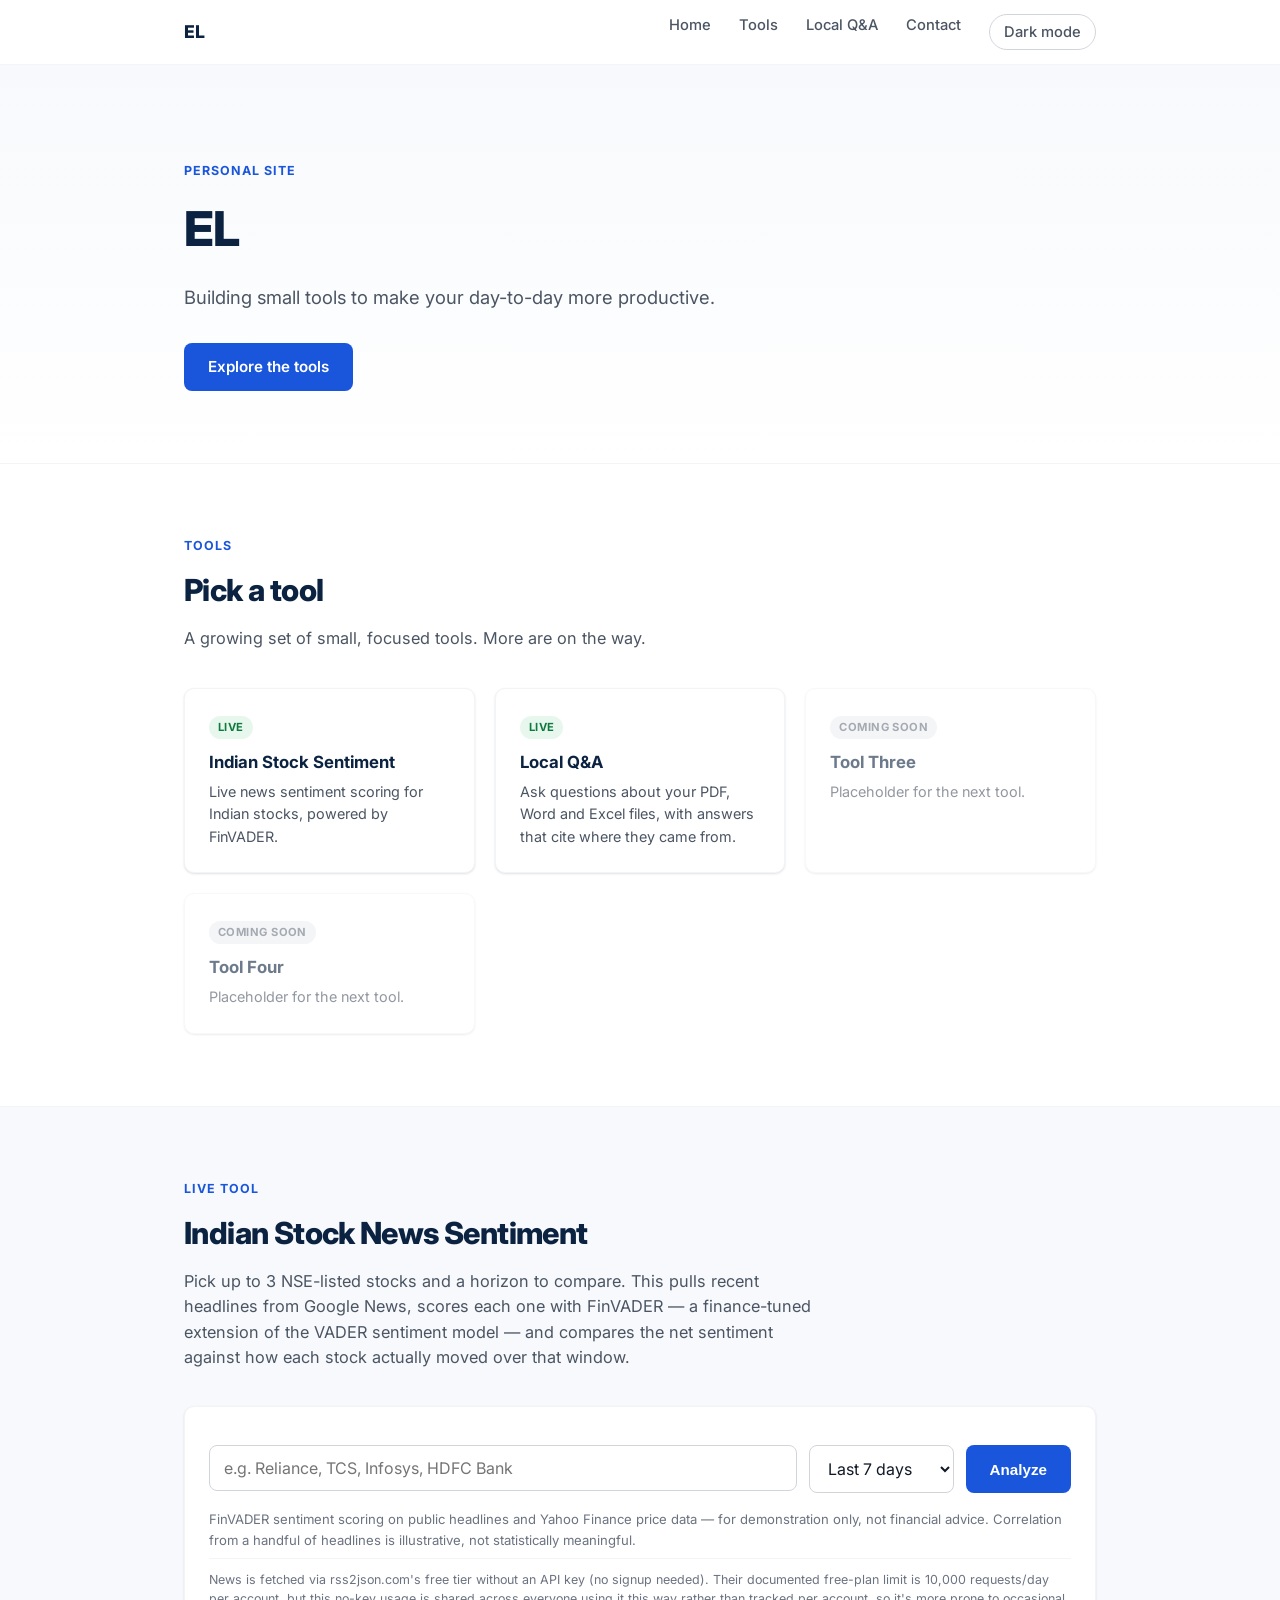
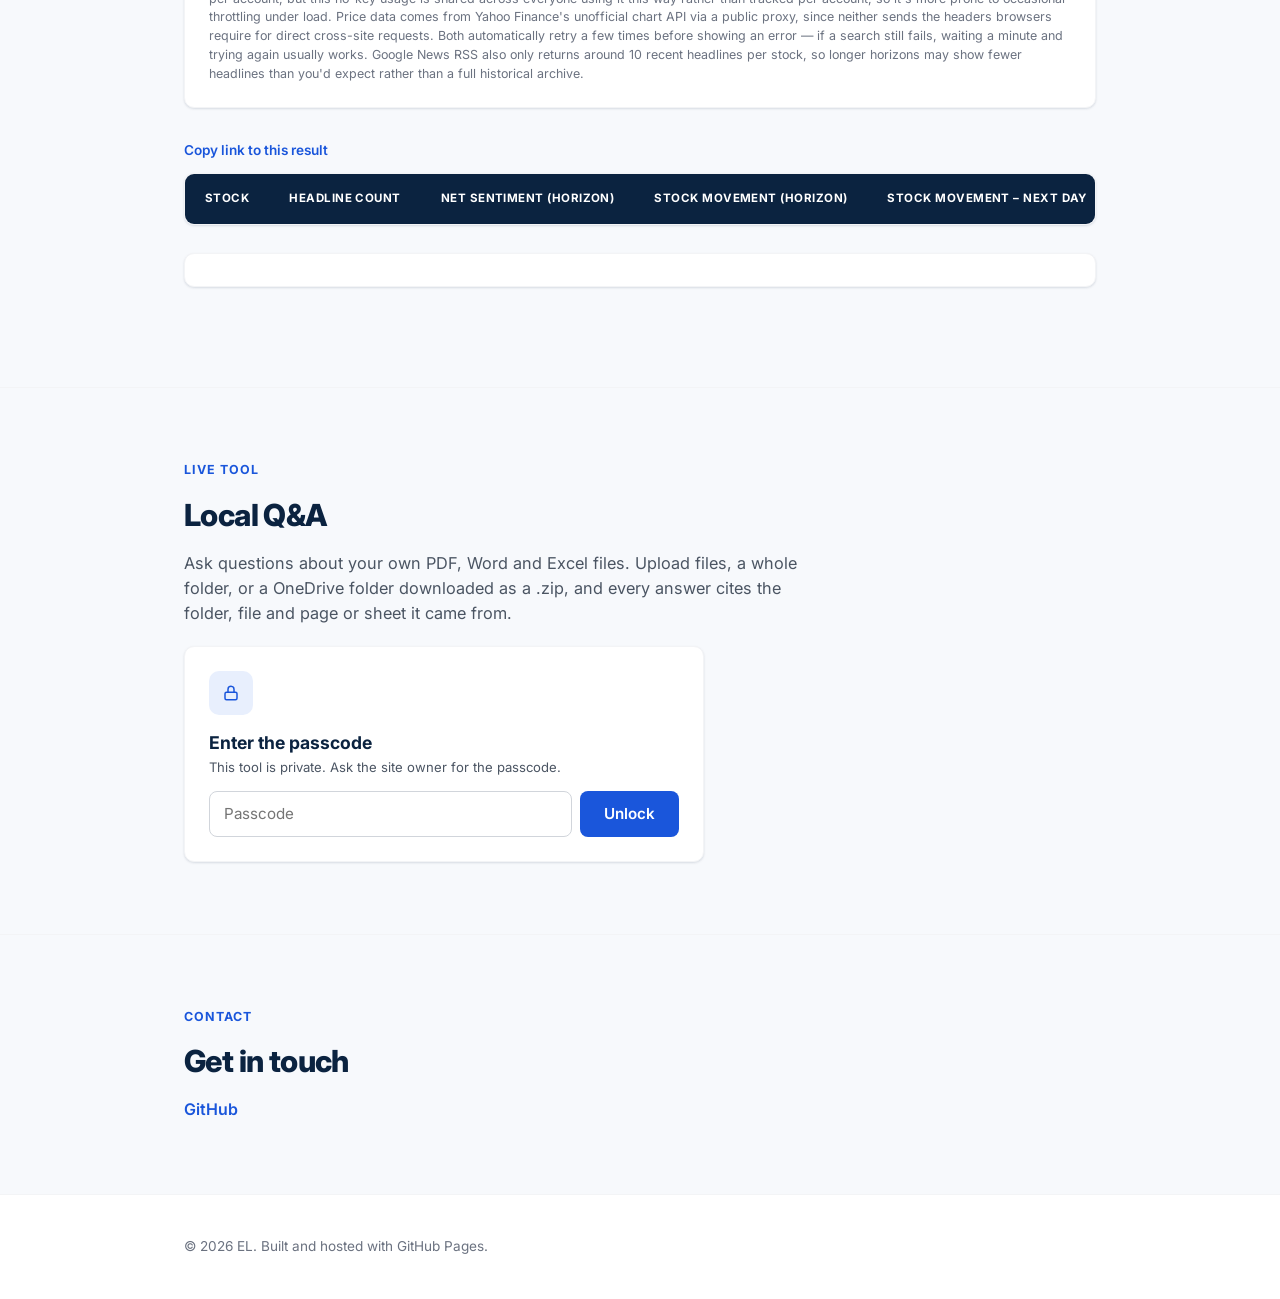
==== index.html @ 13973680 "Merge Local Q&A tool Co-Authored-By: Claude Opus 5.5 <noreply@anthropic.com>" ====
<!DOCTYPE html>
<html lang="en">
<head>
<meta charset="UTF-8" />
<meta name="viewport" content="width=device-width, initial-scale=1.0" />
<title>EL</title>
<meta name="description" content="EL — small tools to make your day-to-day more productive." />
<link rel="preconnect" href="https://fonts.googleapis.com">
<link rel="preconnect" href="https://fonts.gstatic.com" crossorigin>
<link href="https://fonts.googleapis.com/css2?family=Inter:wght@400;500;600;700;800&display=swap" rel="stylesheet">
<link rel="stylesheet" href="styles.css" />
<script>
  (function () {
    try {
      var saved = localStorage.getItem("theme");
      if (saved === "dark" || saved === "light") {
        document.documentElement.setAttribute("data-theme", saved);
      }
    } catch (e) {}
  })();
</script>
</head>
<body>
<svg width="0" height="0" style="position:absolute" aria-hidden="true" focusable="false">
  <symbol id="qa-i-lock" viewBox="0 0 24 24"><rect x="4" y="11" width="16" height="10" rx="2"/><path d="M8 11V7a4 4 0 0 1 8 0v4"/></symbol>
  <symbol id="qa-i-spark" viewBox="0 0 24 24"><path d="M12 3v4"/><path d="M12 17v4"/><path d="M3 12h4"/><path d="M17 12h4"/><path d="M6 6l2.5 2.5"/><path d="M15.5 15.5L18 18"/><path d="M6 18l2.5-2.5"/><path d="M15.5 8.5L18 6"/></symbol>
  <symbol id="qa-i-key" viewBox="0 0 24 24"><circle cx="8" cy="15" r="4"/><path d="M11 12l9-9"/><path d="M17 6l3 3"/></symbol>
  <symbol id="qa-i-upload" viewBox="0 0 24 24"><path d="M12 16V4"/><path d="M6 10l6-6 6 6"/><path d="M4 20h16"/></symbol>
  <symbol id="qa-i-file" viewBox="0 0 24 24"><path d="M14 3H6a2 2 0 0 0-2 2v14a2 2 0 0 0 2 2h12a2 2 0 0 0 2-2V9z"/><path d="M14 3v6h6"/></symbol>
  <symbol id="qa-i-sheet" viewBox="0 0 24 24"><rect x="4" y="3" width="16" height="18" rx="2"/><path d="M4 9h16"/><path d="M4 15h16"/><path d="M10 3v18"/></symbol>
  <symbol id="qa-i-folder" viewBox="0 0 24 24"><path d="M3 7a2 2 0 0 1 2-2h4l2 2h8a2 2 0 0 1 2 2v8a2 2 0 0 1-2 2H5a2 2 0 0 1-2-2z"/></symbol>
  <symbol id="qa-i-alert" viewBox="0 0 24 24"><circle cx="12" cy="12" r="9"/><path d="M12 8v5"/><path d="M12 16.5v.01"/></symbol>
  <symbol id="qa-i-info" viewBox="0 0 24 24"><circle cx="12" cy="12" r="9"/><path d="M12 11v5"/><path d="M12 7.5v.01"/></symbol>
  <symbol id="qa-i-x" viewBox="0 0 24 24"><path d="M6 6l12 12"/><path d="M18 6L6 18"/></symbol>
  <symbol id="qa-i-send" viewBox="0 0 24 24"><path d="M4 12l16-8-6 16-3-7z"/></symbol>
  <symbol id="qa-i-up" viewBox="0 0 24 24"><path d="M6 15l6-6 6 6"/></symbol>
  <symbol id="qa-i-down" viewBox="0 0 24 24"><path d="M6 9l6 6 6-6"/></symbol>
  <symbol id="qa-i-search" viewBox="0 0 24 24"><circle cx="11" cy="11" r="7"/><path d="M20 20l-3.5-3.5"/><path d="M8 11h6"/></symbol>
  <symbol id="qa-i-sliders" viewBox="0 0 24 24"><path d="M4 6h10"/><path d="M18 6h2"/><circle cx="16" cy="6" r="2"/><path d="M4 18h4"/><path d="M12 18h8"/><circle cx="10" cy="18" r="2"/><path d="M4 12h2"/><path d="M10 12h10"/><circle cx="8" cy="12" r="2"/></symbol>
  <symbol id="qa-i-refresh" viewBox="0 0 24 24"><path d="M20 11a8 8 0 0 0-14.9-3"/><path d="M4 4v4h4"/><path d="M4 13a8 8 0 0 0 14.9 3"/><path d="M20 20v-4h-4"/></symbol>
</svg>

<header class="site-header">
  <div class="container header-inner">
    <a href="#home" class="brand">EL</a>
    <nav class="nav">
      <a href="#home">Home</a>
      <a href="#tools">Tools</a>
      <a href="#local-qa">Local Q&amp;A</a>
      <a href="#contact">Contact</a>
      <button id="theme-toggle" class="theme-toggle" type="button" aria-label="Toggle dark mode">Dark mode</button>
    </nav>
  </div>
</header>

<main>
  <section id="home" class="hero">
    <div class="container">
      <p class="eyebrow">Personal Site</p>
      <h1>EL</h1>
      <p class="lead">Building small tools to make your day-to-day more productive.</p>
      <a href="#tools" class="btn btn-primary">Explore the tools</a>
    </div>
  </section>

  <section id="tools" class="section tools-section">
    <div class="container">
      <p class="eyebrow">Tools</p>
      <h2>Pick a tool</h2>
      <p class="section-lead">
        A growing set of small, focused tools. More are on the way.
      </p>
      <div class="tile-grid">
        <a href="#sentiment" class="tile tile-live">
          <span class="tile-badge tile-badge-live">Live</span>
          <h3>Indian Stock Sentiment</h3>
          <p>Live news sentiment scoring for Indian stocks, powered by FinVADER.</p>
        </a>
        <a href="#local-qa" class="tile tile-live">
          <span class="tile-badge tile-badge-live">Live</span>
          <h3>Local Q&amp;A</h3>
          <p>Ask questions about your PDF, Word and Excel files, with answers that cite where they came from.</p>
        </a>
        <div class="tile tile-placeholder">
          <span class="tile-badge">Coming soon</span>
          <h3>Tool Three</h3>
          <p>Placeholder for the next tool.</p>
        </div>
        <div class="tile tile-placeholder">
          <span class="tile-badge">Coming soon</span>
          <h3>Tool Four</h3>
          <p>Placeholder for the next tool.</p>
        </div>
      </div>
    </div>
  </section>

  <section id="sentiment" class="section sentiment-section">
    <div class="container">
      <p class="eyebrow">Live Tool</p>
      <h2>Indian Stock News Sentiment</h2>
      <p class="section-lead">
        Pick up to 3 NSE-listed stocks and a horizon to compare. This pulls recent headlines from Google
        News, scores each one with FinVADER — a finance-tuned extension of the VADER sentiment model — and
        compares the net sentiment against how each stock actually moved over that window.
      </p>

      <div class="search-card">
        <ul class="stock-chips" id="stock-chips" hidden></ul>
        <form id="sentiment-form" autocomplete="off">
          <div class="autocomplete" id="autocomplete-wrap">
            <input
              id="stock-input"
              type="text"
              placeholder="e.g. Reliance, TCS, Infosys, HDFC Bank"
              aria-label="Add an Indian stock or company name (up to 3)"
              role="combobox"
              aria-expanded="false"
              aria-autocomplete="list"
              aria-controls="suggestion-list"
            />
            <ul class="suggestion-list" id="suggestion-list" role="listbox" hidden></ul>
          </div>
          <select id="horizon-select" aria-label="Horizon in days">
            <option value="7" selected>Last 7 days</option>
            <option value="14">Last 14 days</option>
            <option value="30">Last 30 days</option>
          </select>
          <button type="submit" class="btn btn-primary" id="search-btn">Analyze</button>
        </form>
        <p class="input-error" id="input-error" hidden></p>
        <p class="disclaimer">
          FinVADER sentiment scoring on public headlines and Yahoo Finance price data — for demonstration
          only, not financial advice. Correlation from a handful of headlines is illustrative, not
          statistically meaningful.
        </p>
        <p class="footnote">
          News is fetched via rss2json.com's free tier without an API key (no signup needed). Their
          documented free-plan limit is 10,000 requests/day per account, but this no-key usage is
          shared across everyone using it this way rather than tracked per account, so it's more prone
          to occasional throttling under load. Price data comes from Yahoo Finance's unofficial chart API
          via a public proxy, since neither sends the headers browsers require for direct cross-site
          requests. Both automatically retry a few times before showing an error — if a search still
          fails, waiting a minute and trying again usually works. Google News RSS also only returns
          around 10 recent headlines per stock, so longer horizons may show fewer headlines than you'd
          expect rather than a full historical archive.
        </p>
      </div>

      <div id="results" class="results" hidden>
        <div class="results-toolbar">
          <button type="button" class="btn-link" id="copy-link-btn">Copy link to this result</button>
          <span class="copy-link-confirm" id="copy-link-confirm" hidden>Link copied</span>
        </div>
        <div class="summary-table-wrap">
          <table class="summary-table">
            <thead>
              <tr>
                <th>Stock</th>
                <th>Headline Count</th>
                <th>Net Sentiment (horizon)</th>
                <th>Stock movement (horizon)</th>
                <th>Stock movement – Next day</th>
              </tr>
            </thead>
            <tbody id="summary-body"></tbody>
          </table>
        </div>
        <p class="summary-note" id="summary-note" hidden></p>
        <div class="chart-card" id="price-chart"></div>
        <div id="article-groups"></div>
      </div>

      <div id="status" class="status" hidden></div>
    </div>
  </section>

  <section id="local-qa" class="section qa-section">
    <div class="container qa-stack">
      <div>
        <p class="eyebrow">Live Tool</p>
        <h2>Local Q&amp;A</h2>
        <p class="section-lead qa-lead">
          Ask questions about your own PDF, Word and Excel files. Upload files, a whole folder, or a
          OneDrive folder downloaded as a .zip, and every answer cites the folder, file and page or sheet
          it came from.
        </p>
      </div>

      <p class="qa-banner" id="qa-status" role="status" hidden></p>

      <form class="qa-card qa-lock" id="qa-lock" hidden>
        <span class="qa-icon-tile"><svg class="qa-i" aria-hidden="true"><use href="#qa-i-lock"/></svg></span>
        <div>
          <h3>Enter the passcode</h3>
          <p class="qa-help">This tool is private. Ask the site owner for the passcode.</p>
        </div>
        <label class="qa-sr-only" for="qa-passcode">Passcode</label>
        <div class="qa-row">
          <input id="qa-passcode" class="qa-field" type="password" placeholder="Passcode" autocomplete="current-password" required aria-describedby="qa-lock-error">
          <button type="submit" class="btn btn-primary" id="qa-unlock">Unlock</button>
        </div>
        <p class="qa-error" id="qa-lock-error" hidden></p>
      </form>

      <div class="qa-stack" id="qa-app" hidden>
        <div class="qa-card qa-model-bar" id="qa-model-bar">
          <span class="qa-icon-tile qa-icon-tile-sm"><svg class="qa-i" aria-hidden="true"><use href="#qa-i-spark"/></svg></span>
          <div class="qa-grow">
            <span class="qa-title" id="qa-model-title">Claude, on this site’s API key</span>
            <span class="qa-help" id="qa-model-sub"></span>
          </div>
          <div class="qa-model-select" id="qa-server-model-wrap">
            <label class="qa-label" for="qa-server-model">Model</label>
            <select id="qa-server-model" class="qa-field"></select>
          </div>
          <button type="button" class="btn-link" id="qa-own-key-toggle" hidden>Use my own key</button>
        </div>

        <div class="qa-card" id="qa-key-panel" hidden>
          <div class="qa-card-head"><h3>Connect a model</h3><span class="qa-badge">Your key, your bill</span></div>
          <div class="qa-col qa-gap-lg">
            <div class="qa-grid-2">
              <div class="qa-col">
                <label class="qa-label" for="qa-provider">Provider</label>
                <select id="qa-provider" class="qa-field">
                  <option value="anthropic">Anthropic</option>
                  <option value="openai">OpenAI</option>
                  <option value="gemini">Google Gemini</option>
                  <option value="openai_compatible">OpenAI-compatible</option>
                </select>
              </div>
              <div class="qa-col">
                <label class="qa-label" for="qa-model">Model</label>
                <input id="qa-model" class="qa-field" type="text" list="qa-model-suggestions" autocomplete="off" spellcheck="false">
                <datalist id="qa-model-suggestions"></datalist>
              </div>
            </div>
            <div class="qa-col" id="qa-base-url-wrap" hidden>
              <label class="qa-label" for="qa-base-url">Base URL</label>
              <input id="qa-base-url" class="qa-field" type="url" placeholder="https://api.groq.com/openai/v1" spellcheck="false">
              <p class="qa-help">Any service that speaks the OpenAI Chat Completions API: Groq, Mistral, OpenRouter, DeepSeek, Together…</p>
            </div>
            <div class="qa-col">
              <label class="qa-label" for="qa-api-key">API key</label>
              <input id="qa-api-key" class="qa-field" type="password" autocomplete="off" spellcheck="false">
            </div>
            <label class="qa-check"><input type="checkbox" id="qa-remember-key"> Remember this key on this device</label>
            <div class="qa-row qa-row-center">
              <button type="button" class="btn qa-btn-secondary" id="qa-test-key">Test key</button>
              <button type="button" class="btn-link qa-muted" id="qa-forget-key">Forget key</button>
              <span class="qa-help" id="qa-key-status" role="status"></span>
            </div>
            <p class="qa-help">For each question, your key goes through our server to the provider you picked. It’s never stored there, and usage is billed to your own account.</p>
          </div>
        </div>

        <div class="qa-card">
          <div class="qa-card-head">
            <h3>1. Add documents</h3>
            <button type="button" class="btn-link qa-muted" id="qa-clear" hidden>Clear all</button>
          </div>
          <div class="qa-drop" id="qa-drop">
            <svg class="qa-i qa-i-lg" aria-hidden="true"><use href="#qa-i-upload"/></svg>
            <strong>Drop files or a whole folder here</strong>
            <span class="qa-help">
              or <label class="qa-linklike" for="qa-file-input">choose files</label> ·
              <label class="qa-linklike" for="qa-folder-input">choose a folder</label>
            </span>
            <span class="qa-help qa-small" id="qa-limits">.pdf, .docx, .xlsx and .zip</span>
            <input id="qa-file-input" class="qa-sr-only" type="file" multiple accept=".pdf,.docx,.xlsx,.xlsm,.zip">
            <input id="qa-folder-input" class="qa-sr-only" type="file" webkitdirectory multiple>
          </div>
          <p class="qa-help qa-tip">From OneDrive: open the folder at onedrive.com, choose <strong>Download</strong> to get a .zip, and drop it here. Subfolders are kept.</p>

          <div class="qa-col qa-progress-wrap" id="qa-progress" hidden>
            <div class="qa-row qa-help qa-between"><span id="qa-progress-label">Indexing</span><span id="qa-progress-count"></span></div>
            <div class="qa-progress" role="progressbar" aria-label="Indexing progress" aria-valuemin="0" aria-valuemax="100" id="qa-progress-bar"><span></span></div>
          </div>
          <p class="qa-help qa-empty" id="qa-empty">No documents yet.</p>
          <ul class="qa-files" id="qa-files" hidden></ul>
        </div>

        <div class="qa-card">
          <div class="qa-card-head"><h3>2. Ask</h3></div>
          <div class="qa-transcript" id="qa-transcript" aria-live="polite" hidden></div>
          <form class="qa-composer" id="qa-ask-form">
            <label class="qa-sr-only" for="qa-question">Your question</label>
            <textarea id="qa-question" class="qa-field" rows="2" maxlength="2000" placeholder="Ask a question about your documents…" disabled></textarea>
            <button type="submit" class="btn btn-primary" id="qa-ask" disabled>
              <svg class="qa-i" aria-hidden="true"><use href="#qa-i-send"/></svg><span class="qa-hide-sm">Ask</span>
            </button>
          </form>
          <p class="qa-help qa-hint" id="qa-ask-hint">Add at least one document to start asking.</p>
        </div>

        <div>
          <button type="button" class="qa-card qa-adv-toggle" id="qa-adv-toggle" aria-expanded="false" aria-controls="qa-adv-panel">
            <svg class="qa-i qa-accent" aria-hidden="true"><use href="#qa-i-sliders"/></svg>
            <span class="qa-grow"><span class="qa-title">Advanced settings</span><span class="qa-help">Temperature, answer length, chunking and retrieval</span></span>
            <svg class="qa-i qa-chevron" aria-hidden="true"><use href="#qa-i-down"/></svg>
          </button>
          <div class="qa-card qa-adv-panel" id="qa-adv-panel" hidden>
            <div class="qa-reindex" id="qa-reindex" hidden>
              <svg class="qa-i qa-accent" aria-hidden="true"><use href="#qa-i-refresh"/></svg>
              <p>Indexing settings changed. Re-index your documents to apply them.</p>
              <button type="button" class="btn btn-primary" id="qa-reindex-btn">Re-index now</button>
            </div>
            <div id="qa-settings"></div>
            <div class="qa-row qa-end">
              <button type="button" class="btn qa-btn-secondary" id="qa-reset">Reset to defaults</button>
            </div>
          </div>
        </div>

        <p class="qa-help qa-privacy" id="qa-privacy"></p>
      </div>
    </div>
  </section>

  <section id="contact" class="section contact-section">
    <div class="container">
      <p class="eyebrow">Contact</p>
      <h2>Get in touch</h2>
      <div class="contact-links">
        <a href="https://github.com/ng-04" target="_blank" rel="noopener">GitHub</a>
      </div>
    </div>
  </section>
</main>

<footer class="site-footer">
  <div class="container">
    <p>&copy; <span id="year"></span> EL. Built and hosted with GitHub Pages.</p>
  </div>
</footer>

<script type="module" src="script.js"></script>
<script type="module" src="local-qa/qa.js"></script>
</body>
</html>
---- styles.css ----
:root {
  color-scheme: light;
  --navy: #0b2340;
  --navy-light: #123a63;
  --heading: #0b2340;
  --blue: #1a56db;
  --blue-dark: #123f9e;
  --ink: #111827;
  --gray-600: #4b5563;
  --gray-300: #d1d5db;
  --gray-100: #f3f4f6;
  --bg: #ffffff;
  --bg-alt: #f7f9fc;
  --green: #0f7a3d;
  --green-bg: #e8f7ee;
  --red: #b3261e;
  --red-bg: #fdeceb;
  --gray-neutral: #6b7280;
  --gray-neutral-bg: #eef0f2;
  --series-2: #eb6834;
  --series-3: #1baf7a;
  --radius: 10px;
  --shadow: 0 1px 3px rgba(11, 35, 64, 0.08), 0 1px 2px rgba(11, 35, 64, 0.06);
  --max-width: 960px;
}

/* Dark mode: default tokens above are light-mode. These two blocks carry the
   same dark values — one applies when the OS is dark and the viewer hasn't
   overridden it, the other when they've explicitly chosen dark regardless of
   OS. Colors were run through the dataviz skill's CVD validator before use;
   see chart.js / renderComparisonChart for the series slots. */
@media (prefers-color-scheme: dark) {
  :root:not([data-theme="light"]) {
    color-scheme: dark;
    --heading: #e8eefc;
    --blue: #4d82f0;
    --blue-dark: #7aa2f5;
    --ink: #eef1f6;
    --gray-600: #a9b6cc;
    --gray-300: #34486b;
    --gray-100: #16283f;
    --bg: #0f2540;
    --bg-alt: #0a1c33;
    --green: #2fbd6b;
    --green-bg: #0f2e1d;
    --red: #f0645c;
    --red-bg: #3a1512;
    --gray-neutral: #9aa5b8;
    --gray-neutral-bg: #1c2836;
    --series-2: #d95926;
    --series-3: #199e70;
    --shadow: 0 1px 3px rgba(0, 0, 0, 0.5), 0 1px 2px rgba(0, 0, 0, 0.4);
  }
}

:root[data-theme="dark"] {
  color-scheme: dark;
  --heading: #e8eefc;
  --blue: #4d82f0;
  --blue-dark: #7aa2f5;
  --ink: #eef1f6;
  --gray-600: #a9b6cc;
  --gray-300: #34486b;
  --gray-100: #16283f;
  --bg: #0f2540;
  --bg-alt: #0a1c33;
  --green: #2fbd6b;
  --green-bg: #0f2e1d;
  --red: #f0645c;
  --red-bg: #3a1512;
  --gray-neutral: #9aa5b8;
  --gray-neutral-bg: #1c2836;
  --series-2: #d95926;
  --series-3: #199e70;
  --shadow: 0 1px 3px rgba(0, 0, 0, 0.5), 0 1px 2px rgba(0, 0, 0, 0.4);
}

* { box-sizing: border-box; }

html { scroll-behavior: smooth; }

body {
  margin: 0;
  font-family: "Inter", system-ui, -apple-system, Segoe UI, Roboto, sans-serif;
  color: var(--ink);
  background: var(--bg);
  line-height: 1.55;
}

.container {
  max-width: var(--max-width);
  margin: 0 auto;
  padding: 0 24px;
}

a { color: inherit; }

/* Header */
.site-header {
  position: sticky;
  top: 0;
  z-index: 10;
  background: rgba(255, 255, 255, 0.9);
  backdrop-filter: saturate(180%) blur(8px);
  border-bottom: 1px solid var(--gray-100);
}

.header-inner {
  display: flex;
  align-items: center;
  justify-content: space-between;
  height: 64px;
}

.brand {
  font-weight: 800;
  font-size: 1.1rem;
  text-decoration: none;
  color: var(--heading);
  letter-spacing: -0.02em;
}

.nav {
  display: flex;
  gap: 28px;
}

.nav a {
  text-decoration: none;
  font-size: 0.92rem;
  font-weight: 500;
  color: var(--gray-600);
  transition: color 0.15s ease;
}

.nav a:hover { color: var(--heading); }

.theme-toggle {
  font: inherit;
  font-size: 0.92rem;
  font-weight: 500;
  color: var(--gray-600);
  background: none;
  border: 1px solid var(--gray-300);
  border-radius: 999px;
  padding: 6px 14px;
  cursor: pointer;
  transition: color 0.15s ease, border-color 0.15s ease;
}

.theme-toggle:hover {
  color: var(--heading);
  border-color: var(--gray-600);
}

/* Hero */
.hero {
  padding: 96px 0 72px;
  background: linear-gradient(180deg, var(--bg-alt) 0%, var(--bg) 100%);
  border-bottom: 1px solid var(--gray-100);
}

.eyebrow {
  text-transform: uppercase;
  letter-spacing: 0.08em;
  font-size: 0.78rem;
  font-weight: 700;
  color: var(--blue);
  margin: 0 0 12px;
}

.hero h1 {
  font-size: 3rem;
  font-weight: 800;
  letter-spacing: -0.03em;
  color: var(--heading);
  margin: 0 0 16px;
}

.lead {
  font-size: 1.15rem;
  color: var(--gray-600);
  max-width: 560px;
  margin: 0 0 32px;
}

/* Buttons */
.btn {
  display: inline-block;
  padding: 12px 24px;
  border-radius: 8px;
  font-weight: 600;
  font-size: 0.95rem;
  text-decoration: none;
  border: none;
  cursor: pointer;
  transition: background 0.15s ease, transform 0.1s ease;
}

.btn-primary {
  background: var(--blue);
  color: #fff;
}

.btn-primary:hover { background: var(--blue-dark); }
.btn-primary:active { transform: translateY(1px); }
.btn-primary:disabled {
  background: var(--gray-300);
  cursor: not-allowed;
}

/* Sections */
.section {
  padding: 72px 0;
  border-bottom: 1px solid var(--gray-100);
}

.section h2 {
  font-size: 1.9rem;
  font-weight: 800;
  letter-spacing: -0.02em;
  color: var(--heading);
  margin: 0 0 12px;
}

.section-lead {
  color: var(--gray-600);
  max-width: 640px;
  margin: 0 0 36px;
  font-size: 1.02rem;
}

/* Sentiment tool */
.sentiment-section { background: var(--bg-alt); }

.search-card {
  background: var(--bg);
  border: 1px solid var(--gray-100);
  border-radius: var(--radius);
  box-shadow: var(--shadow);
  padding: 24px;
  margin-bottom: 32px;
}

.stock-chips {
  display: flex;
  flex-wrap: wrap;
  gap: 8px;
  list-style: none;
  margin: 0 0 14px;
  padding: 0;
}

.stock-chip {
  display: flex;
  align-items: center;
  gap: 6px;
  background: var(--bg-alt);
  border: 1px solid var(--gray-300);
  border-radius: 999px;
  padding: 6px 8px 6px 14px;
  font-size: 0.88rem;
  font-weight: 600;
  color: var(--heading);
}

.stock-chip-remove {
  display: inline-flex;
  align-items: center;
  justify-content: center;
  width: 20px;
  height: 20px;
  border: none;
  border-radius: 50%;
  background: none;
  color: var(--gray-neutral);
  font-size: 1rem;
  line-height: 1;
  cursor: pointer;
}

.stock-chip-remove:hover {
  background: var(--gray-100);
  color: var(--red);
}

#sentiment-form {
  display: flex;
  gap: 12px;
  flex-wrap: wrap;
}

#horizon-select {
  padding: 12px 14px;
  border: 1px solid var(--gray-300);
  border-radius: 8px;
  font-size: 1rem;
  font-family: inherit;
  background: var(--bg);
  color: var(--ink);
}

#horizon-select:focus {
  outline: none;
  border-color: var(--blue);
  box-shadow: 0 0 0 3px rgba(26, 86, 219, 0.15);
}

.autocomplete {
  position: relative;
  flex: 1 1 280px;
}

#stock-input {
  width: 100%;
  padding: 12px 14px;
  border: 1px solid var(--gray-300);
  border-radius: 8px;
  font-size: 1rem;
  font-family: inherit;
}

#stock-input:focus {
  outline: none;
  border-color: var(--blue);
  box-shadow: 0 0 0 3px rgba(26, 86, 219, 0.15);
}

.suggestion-list {
  position: absolute;
  top: calc(100% + 6px);
  left: 0;
  right: 0;
  z-index: 20;
  margin: 0;
  padding: 6px;
  list-style: none;
  background: var(--bg);
  border: 1px solid var(--gray-100);
  border-radius: 8px;
  box-shadow: 0 8px 24px rgba(11, 35, 64, 0.16);
  max-height: 280px;
  overflow-y: auto;
}

.suggestion-item {
  padding: 9px 12px;
  border-radius: 6px;
  font-size: 0.92rem;
  color: var(--ink);
  cursor: pointer;
}

.suggestion-item .suggestion-symbol {
  color: var(--gray-neutral);
  font-size: 0.8rem;
  margin-left: 6px;
}

.suggestion-item:hover,
.suggestion-item.active {
  background: var(--bg-alt);
}

.suggestion-item mark {
  background: none;
  color: var(--blue);
  font-weight: 700;
}

.input-error {
  margin: 10px 0 0;
  font-size: 0.85rem;
  font-weight: 600;
  color: var(--red);
}

.disclaimer {
  margin: 16px 0 0;
  font-size: 0.82rem;
  color: var(--gray-neutral);
}

.footnote {
  margin: 8px 0 0;
  padding-top: 12px;
  border-top: 1px solid var(--gray-100);
  font-size: 0.78rem;
  line-height: 1.5;
  color: var(--gray-neutral);
}

.status {
  padding: 16px 20px;
  border-radius: 8px;
  background: var(--gray-100);
  color: var(--gray-600);
  font-size: 0.95rem;
}

.status.error {
  background: var(--red-bg);
  color: var(--red);
}

.results { display: grid; gap: 28px; }

.results-toolbar {
  display: flex;
  align-items: center;
  gap: 12px;
  margin-bottom: -16px;
}

.btn-link {
  background: none;
  border: none;
  padding: 0;
  font: inherit;
  font-size: 0.85rem;
  font-weight: 600;
  color: var(--blue);
  cursor: pointer;
}

.btn-link:hover {
  color: var(--blue-dark);
  text-decoration: underline;
}

.copy-link-confirm {
  font-size: 0.85rem;
  color: var(--green);
}

.article-group {
  margin-top: 8px;
}

.article-group-heading {
  font-size: 1.1rem;
  font-weight: 700;
  color: var(--heading);
  margin: 0 0 12px;
}

.summary-table-wrap {
  overflow-x: auto;
  background: var(--bg);
  border: 1px solid var(--gray-100);
  border-radius: var(--radius);
  box-shadow: var(--shadow);
}

.summary-table {
  width: 100%;
  border-collapse: collapse;
  min-width: 640px;
}

.summary-table th,
.summary-table td {
  padding: 16px 20px;
  text-align: left;
  white-space: nowrap;
}

.summary-table thead th {
  background: var(--navy);
  color: #fff;
  font-size: 0.72rem;
  text-transform: uppercase;
  letter-spacing: 0.04em;
  font-weight: 700;
}

.summary-table tbody td {
  font-size: 1.05rem;
  font-weight: 700;
  color: var(--ink);
}

.summary-table tbody td:first-child {
  font-size: 0.95rem;
  font-weight: 600;
  color: var(--heading);
  white-space: normal;
}

.summary-table .positive { color: var(--green); }
.summary-table .negative { color: var(--red); }
.summary-table .neutral { color: var(--gray-neutral); }

.summary-note {
  margin: -8px 0 0;
  font-size: 0.85rem;
  color: var(--gray-neutral);
}

.chart-card {
  background: var(--bg);
  border: 1px solid var(--gray-100);
  border-radius: var(--radius);
  box-shadow: var(--shadow);
  padding: 20px 20px 12px;
}

.chart-title {
  margin: 0 0 8px;
  font-size: 0.9rem;
  font-weight: 600;
  color: var(--heading);
}

.chart-empty,
.empty-note {
  margin: 0;
  font-size: 0.9rem;
  color: var(--gray-neutral);
}

.chart-baseline {
  stroke: var(--gray-100);
  stroke-width: 1;
}

.chart-line {
  fill: none;
  stroke: var(--blue);
  stroke-width: 2;
  stroke-linecap: round;
  stroke-linejoin: round;
}

.chart-end-ring {
  fill: var(--bg);
}

.chart-end-dot {
  fill: var(--blue);
}

.chart-axis-label {
  font-size: 11px;
  fill: var(--gray-neutral);
}

.chart-crosshair {
  stroke: var(--gray-300);
  stroke-width: 1;
}

.chart-hover-dot {
  fill: var(--blue);
  stroke: var(--bg);
  stroke-width: 2;
}

.chart-card svg {
  display: block;
  cursor: crosshair;
}

.chart-card svg:focus {
  outline: 2px solid var(--blue);
  outline-offset: 2px;
}

.chart-tooltip {
  position: absolute;
  background: var(--navy);
  color: #fff;
  padding: 6px 10px;
  border-radius: 6px;
  font-size: 0.78rem;
  line-height: 1.3;
  pointer-events: none;
  box-shadow: 0 4px 12px rgba(11, 35, 64, 0.25);
}

.chart-tooltip-date {
  color: rgba(255, 255, 255, 0.7);
}

.chart-tooltip-price {
  font-weight: 700;
  font-variant-numeric: tabular-nums;
}

.chart-legend {
  display: flex;
  flex-wrap: wrap;
  gap: 14px;
  margin: 0 0 10px;
}

.chart-legend-item {
  display: inline-flex;
  align-items: center;
  gap: 6px;
  font-size: 0.82rem;
  font-weight: 600;
  color: var(--gray-600);
}

.chart-legend-swatch {
  display: inline-block;
  width: 14px;
  height: 2px;
  border-radius: 1px;
}

.chart-zero-line {
  stroke: var(--gray-300);
  stroke-width: 1;
}

.chart-tooltip-row {
  display: flex;
  align-items: center;
  gap: 6px;
  white-space: nowrap;
}

.chart-tooltip-key {
  display: inline-block;
  width: 10px;
  height: 2px;
  border-radius: 1px;
  flex-shrink: 0;
}

.article-list {
  list-style: none;
  margin: 0;
  padding: 0;
  display: grid;
  gap: 12px;
}

.article-item {
  background: var(--bg);
  border: 1px solid var(--gray-100);
  border-left: 4px solid var(--gray-neutral);
  border-radius: 8px;
  padding: 16px 18px;
  box-shadow: var(--shadow);
}

.article-item.positive { border-left-color: var(--green); }
.article-item.negative { border-left-color: var(--red); }
.article-item.neutral { border-left-color: var(--gray-neutral); }

.article-top {
  display: flex;
  justify-content: space-between;
  align-items: flex-start;
  gap: 12px;
  margin-bottom: 6px;
}

.article-title {
  font-weight: 600;
  font-size: 0.98rem;
  text-decoration: none;
  color: var(--ink);
}

.article-title:hover { text-decoration: underline; }

.tag {
  flex-shrink: 0;
  font-size: 0.72rem;
  font-weight: 700;
  text-transform: uppercase;
  letter-spacing: 0.04em;
  padding: 3px 9px;
  border-radius: 999px;
  white-space: nowrap;
}

.tag.positive { background: var(--green-bg); color: var(--green); }
.tag.negative { background: var(--red-bg); color: var(--red); }
.tag.neutral { background: var(--gray-neutral-bg); color: var(--gray-neutral); }

.article-meta {
  font-size: 0.8rem;
  color: var(--gray-neutral);
}

/* Tools */
.tools-section { background: var(--bg); }

.tile-grid {
  display: grid;
  grid-template-columns: repeat(auto-fit, minmax(220px, 1fr));
  gap: 20px;
}

.tile {
  display: block;
  background: var(--bg);
  border: 1px solid var(--gray-100);
  border-radius: var(--radius);
  box-shadow: var(--shadow);
  padding: 24px;
  text-decoration: none;
  color: inherit;
  transition: transform 0.15s ease, box-shadow 0.15s ease, border-color 0.15s ease;
}

.tile h3 {
  margin: 10px 0 6px;
  font-size: 1.05rem;
  font-weight: 700;
  color: var(--heading);
}

.tile p {
  margin: 0;
  font-size: 0.9rem;
  color: var(--gray-600);
}

.tile-live:hover {
  transform: translateY(-3px);
  box-shadow: 0 6px 18px rgba(11, 35, 64, 0.14);
  border-color: var(--blue);
}

.tile-placeholder {
  opacity: 0.6;
  cursor: not-allowed;
}

.tile-badge {
  display: inline-block;
  font-size: 0.7rem;
  font-weight: 700;
  text-transform: uppercase;
  letter-spacing: 0.04em;
  padding: 3px 9px;
  border-radius: 999px;
  background: var(--gray-neutral-bg);
  color: var(--gray-neutral);
}

.tile-badge-live {
  background: var(--green-bg);
  color: var(--green);
}

/* Contact */
.contact-section { background: var(--bg-alt); }

.contact-links {
  display: flex;
  gap: 20px;
}

.contact-links a {
  text-decoration: none;
  font-weight: 600;
  color: var(--blue);
}

.contact-links a:hover { color: var(--blue-dark); }

/* Footer */
.site-footer {
  padding: 28px 0;
  color: var(--gray-neutral);
  font-size: 0.85rem;
}

@media (max-width: 640px) {
  .hero h1 { font-size: 2.2rem; }
  .header-inner { flex-wrap: wrap; height: auto; padding: 10px 0; }
  .nav { gap: 12px 16px; flex-wrap: wrap; }
  .theme-toggle { padding: 4px 10px; font-size: 0.85rem; }
  #sentiment-form { flex-direction: column; }
  #sentiment-form .btn { width: 100%; }
}

/* ------------------------------------------------------------------ */
/* Local Q&A                                                            */
/* ------------------------------------------------------------------ */
:root { --qa-blue-bg: #e8effd; --qa-ring: 0 0 0 3px rgba(26, 86, 219, 0.15); }
@media (prefers-color-scheme: dark) { :root:not([data-theme="light"]) { --qa-blue-bg: #16305a; } }
:root[data-theme="dark"] { --qa-blue-bg: #16305a; }

.qa-section { background: var(--bg-alt); scroll-margin-top: 64px; }
.qa-section [hidden] { display: none !important; } /* several qa- classes set display */
.qa-stack { display: flex; flex-direction: column; gap: 20px; }
.qa-lead { margin-bottom: 0; }
.qa-card { background: var(--bg); border: 1px solid var(--gray-100); border-radius: var(--radius); box-shadow: var(--shadow); padding: 24px; }
.qa-card h3 { margin: 0; font-size: 1.1rem; font-weight: 700; color: var(--heading); }
.qa-card-head { display: flex; align-items: center; justify-content: space-between; gap: 12px; margin-bottom: 18px; }
.qa-help { margin: 0; font-size: 0.82rem; color: var(--gray-600); }
.qa-small { font-size: 0.75rem; }
.qa-label { font-size: 0.88rem; font-weight: 600; color: var(--heading); }
.qa-title { font-weight: 600; color: var(--heading); }
.qa-field { width: 100%; min-height: 44px; padding: 10px 14px; border: 1px solid var(--gray-300); border-radius: 8px; font: inherit; font-size: 0.95rem; background: var(--bg); color: var(--ink); }
.qa-field:focus { outline: none; border-color: var(--blue); box-shadow: var(--qa-ring); }
.qa-field:disabled { background: var(--gray-100); cursor: not-allowed; }
.qa-section .btn { min-height: 44px; display: inline-flex; align-items: center; justify-content: center; gap: 8px; font-family: inherit; }
.qa-btn-secondary { background: var(--bg); color: var(--heading); border: 1px solid var(--gray-300); }
.qa-btn-secondary:hover { border-color: var(--gray-600); }
.qa-section .btn-link { display: inline-flex; align-items: center; gap: 6px; font-family: inherit; }
.qa-muted { color: var(--gray-600) !important; }
.qa-accent { color: var(--blue); }
.qa-row { display: flex; gap: 8px; }
.qa-row-center { align-items: center; flex-wrap: wrap; gap: 14px; }
.qa-between { justify-content: space-between; }
.qa-end { justify-content: flex-end; }
.qa-col { display: flex; flex-direction: column; gap: 8px; }
.qa-gap-lg { gap: 18px; }
.qa-grow { flex-grow: 1; display: flex; flex-direction: column; min-width: 0; }
.qa-grid-2 { display: grid; grid-template-columns: repeat(2, minmax(0, 1fr)); gap: 16px; }
.qa-sr-only { position: absolute; width: 1px; height: 1px; overflow: hidden; clip: rect(0 0 0 0); white-space: nowrap; }
svg.qa-i { width: 18px; height: 18px; fill: none; stroke: currentColor; stroke-width: 2; stroke-linecap: round; stroke-linejoin: round; flex-shrink: 0; }
svg.qa-i-lg { width: 24px; height: 24px; color: var(--gray-600); }
.qa-icon-tile { display: inline-flex; width: 44px; height: 44px; border-radius: 10px; align-items: center; justify-content: center; background: var(--qa-blue-bg); color: var(--blue); flex-shrink: 0; }
.qa-icon-tile-sm { width: 36px; height: 36px; }
.qa-badge { display: inline-flex; align-items: center; font-size: 0.7rem; font-weight: 700; text-transform: uppercase; letter-spacing: 0.04em; padding: 3px 9px; border-radius: 999px; background: var(--gray-neutral-bg); color: var(--gray-neutral); white-space: nowrap; }
.qa-badge-ok { background: var(--green-bg); color: var(--green); }
.qa-badge-fail { background: var(--red-bg); color: var(--red); }
.qa-badge-busy { background: var(--qa-blue-bg); color: var(--blue); }
.qa-error { margin: 0; font-size: 0.85rem; color: var(--red); font-weight: 500; }
.qa-banner { margin: 0; padding: 12px 16px; border-radius: var(--radius); background: var(--qa-blue-bg); color: var(--heading); font-size: 0.92rem; }
.qa-banner.qa-banner-error { background: var(--red-bg); color: var(--red); }
.qa-banner button { margin-left: 8px; }

.qa-lock { max-width: 520px; display: flex; flex-direction: column; gap: 14px; }

.qa-model-bar { display: flex; align-items: center; gap: 14px; padding: 14px 20px; flex-wrap: wrap; }
.qa-model-select { display: flex; align-items: center; gap: 8px; }
.qa-model-select .qa-field { width: auto; min-width: 190px; }
.qa-check { display: inline-flex; align-items: center; gap: 8px; font-size: 0.9rem; }
.qa-check input { width: 18px; height: 18px; accent-color: var(--blue); }

.qa-drop { display: flex; flex-direction: column; align-items: center; justify-content: center; gap: 6px; padding: 24px 16px; border: 2px dashed var(--gray-300); border-radius: var(--radius); text-align: center; transition: border-color 0.15s ease, background 0.15s ease; }
.qa-drop strong { color: var(--heading); }
.qa-drop.qa-dragover { border-color: var(--blue); background: var(--qa-blue-bg); }
.qa-linklike { color: var(--blue); font-weight: 600; text-decoration: underline; cursor: pointer; }
.qa-linklike:focus-within, .qa-drop input:focus-visible + .qa-linklike { outline: 2px solid var(--blue); }
.qa-tip { margin-top: 10px; }
.qa-progress-wrap { margin-top: 16px; gap: 6px; }
.qa-progress { height: 6px; border-radius: 999px; background: var(--gray-100); overflow: hidden; }
.qa-progress > span { display: block; height: 100%; width: 0; background: var(--blue); border-radius: 999px; transition: width 0.2s ease; }
.qa-empty { margin-top: 16px; padding: 18px; text-align: center; border: 1px dashed var(--gray-300); border-radius: var(--radius); }
.qa-files { list-style: none; margin: 16px 0 0; padding: 0; border: 1px solid var(--gray-100); border-radius: var(--radius); overflow: hidden; }
.qa-files li { display: flex; align-items: center; gap: 12px; padding: 4px 8px 4px 28px; }
.qa-files li + li { border-top: 1px solid var(--gray-100); }
.qa-files li.qa-folder-row { background: var(--bg-alt); padding: 8px 16px; gap: 8px; font-size: 0.82rem; font-weight: 700; color: var(--heading); overflow-wrap: anywhere; }
.qa-files li.qa-folder-row svg.qa-i { width: 16px; height: 16px; color: var(--blue); }
.qa-files .qa-name { flex-grow: 1; display: flex; flex-direction: column; padding: 6px 0; min-width: 0; }
.qa-files .qa-name strong { color: var(--heading); overflow-wrap: anywhere; }
.qa-files .qa-meta { width: 200px; }
.qa-files .qa-file-status { width: 96px; }
.qa-files .qa-err { font-size: 0.82rem; color: var(--red); }
.qa-icon-btn { display: inline-flex; align-items: center; justify-content: center; width: 44px; height: 44px; border: none; border-radius: 8px; background: none; color: var(--gray-600); cursor: pointer; flex-shrink: 0; }
.qa-icon-btn:hover { background: var(--gray-100); color: var(--red); }

.qa-transcript { display: flex; flex-direction: column; gap: 18px; padding: 20px; background: var(--bg-alt); border: 1px solid var(--gray-100); border-radius: var(--radius); margin-bottom: 14px; max-height: 70vh; overflow-y: auto; }
.qa-msg-user { align-self: flex-end; max-width: 70%; padding: 10px 16px; border-radius: 14px 14px 4px 14px; background: var(--blue); color: #fff; white-space: pre-wrap; overflow-wrap: anywhere; }
.qa-msg-bot { align-self: flex-start; max-width: 88%; display: flex; flex-direction: column; gap: 10px; padding: 16px 18px; border-radius: 14px 14px 14px 4px; background: var(--bg); border: 1px solid var(--gray-100); box-shadow: var(--shadow); overflow-wrap: anywhere; }
.qa-msg-bot.qa-notfound { box-shadow: none; border: 1px dashed var(--gray-300); }
.qa-msg-bot.qa-failed { box-shadow: none; border-color: var(--red); }
.qa-answer p, .qa-answer ul { margin: 0 0 8px; }
.qa-answer > :last-child { margin-bottom: 0; }
.qa-answer ul { padding-left: 20px; }
.qa-answer.qa-streaming { white-space: pre-wrap; }
.qa-typing { color: var(--gray-600); font-size: 0.9rem; }
.qa-note { display: flex; align-items: center; gap: 6px; margin: 0; font-size: 0.82rem; color: var(--gray-600); }
.qa-note svg.qa-i { width: 14px; height: 14px; }
.qa-cite { display: inline-flex; align-items: center; justify-content: center; min-width: 24px; height: 20px; padding: 0 6px; margin: 0 1px; border-radius: 5px; background: var(--qa-blue-bg); color: var(--blue); font-size: 0.75rem; font-weight: 700; text-decoration: none; vertical-align: 1px; }
.qa-sources { border-top: 1px solid var(--gray-100); padding-top: 10px; display: flex; flex-direction: column; gap: 10px; }
.qa-sources ol { list-style: none; margin: 0; padding: 0; display: flex; flex-direction: column; gap: 10px; }
.qa-sources li { display: flex; gap: 10px; align-items: flex-start; }
.qa-where { font-size: 0.88rem; font-weight: 600; color: var(--heading); }
.qa-where .qa-path, .qa-where .qa-score { font-weight: 500; color: var(--gray-600); }
.qa-sources blockquote { margin: 4px 0 0; font-size: 0.85rem; color: var(--gray-600); padding: 8px 10px; background: var(--bg-alt); border-radius: 6px; white-space: pre-line; max-height: 9em; overflow-y: auto; }
.qa-chevron { transition: transform 0.15s ease; }
[aria-expanded="true"] > .qa-chevron { transform: rotate(180deg); }
.qa-composer { display: flex; gap: 10px; align-items: flex-end; }
.qa-composer textarea { flex-grow: 1; resize: vertical; min-height: 52px; }
.qa-composer .btn { min-height: 52px; }
.qa-hint { margin-top: 6px; }

.qa-adv-toggle { width: 100%; display: flex; align-items: center; gap: 12px; padding: 16px 20px; cursor: pointer; text-align: left; font: inherit; color: inherit; }
.qa-adv-toggle[aria-expanded="true"] { border-bottom-left-radius: 0; border-bottom-right-radius: 0; }
.qa-adv-panel { margin-top: -1px; border-top-left-radius: 0; border-top-right-radius: 0; display: flex; flex-direction: column; gap: 28px; }
.qa-group-head { display: flex; align-items: baseline; justify-content: space-between; gap: 12px; margin-bottom: 14px; padding-bottom: 8px; border-bottom: 1px solid var(--gray-100); }
.qa-group-head h4 { margin: 0; font-size: 1rem; color: var(--heading); }
.qa-group + .qa-group { margin-top: 28px; }
.qa-controls { display: grid; grid-template-columns: repeat(2, minmax(0, 1fr)); gap: 22px 32px; }
.qa-control { display: flex; flex-direction: column; gap: 6px; }
.qa-control-top { display: flex; justify-content: space-between; align-items: baseline; gap: 8px; }
.qa-control output { font-size: 0.88rem; font-weight: 700; color: var(--heading); font-variant-numeric: tabular-nums; }
.qa-control input[type="range"] { width: 100%; accent-color: var(--blue); min-height: 24px; }
.qa-warn { display: flex; gap: 6px; align-items: flex-start; margin: 0; font-size: 0.8rem; color: var(--gray-600); background: var(--gray-neutral-bg); padding: 6px 10px; border-radius: 6px; }
.qa-reindex { display: flex; align-items: center; gap: 12px; padding: 12px 16px; border-radius: var(--radius); background: var(--qa-blue-bg); color: var(--heading); }
.qa-reindex p { margin: 0; flex-grow: 1; font-size: 0.9rem; }
.qa-privacy { font-size: 0.8rem; max-width: 760px; }

@media (max-width: 640px) {
  .qa-card { padding: 18px 16px; }
  .qa-grid-2, .qa-controls { grid-template-columns: minmax(0, 1fr); }
  .qa-model-bar { padding: 14px 16px; }
  .qa-model-select { width: 100%; }
  .qa-model-select .qa-field { flex-grow: 1; min-width: 0; }
  .qa-files li { display: grid; grid-template-columns: auto minmax(0, 1fr) auto; column-gap: 12px; align-items: center; padding: 6px 4px 8px 12px; }
  .qa-files li.qa-folder-row { display: flex; }
  .qa-files li > svg.qa-i { grid-column: 1; grid-row: 1; }
  .qa-files .qa-name { grid-column: 2; grid-row: 1; padding: 4px 0 0; }
  .qa-files .qa-icon-btn { grid-column: 3; grid-row: 1; }
  .qa-files .qa-meta { grid-column: 2; grid-row: 2; width: auto; }
  .qa-files .qa-file-status { grid-column: 3; grid-row: 2; width: auto; justify-self: center; }
  .qa-transcript { padding: 12px; max-height: none; }
  .qa-msg-user, .qa-msg-bot { max-width: 100%; }
  .qa-hide-sm { display: none; }
  .qa-reindex { flex-wrap: wrap; }
}
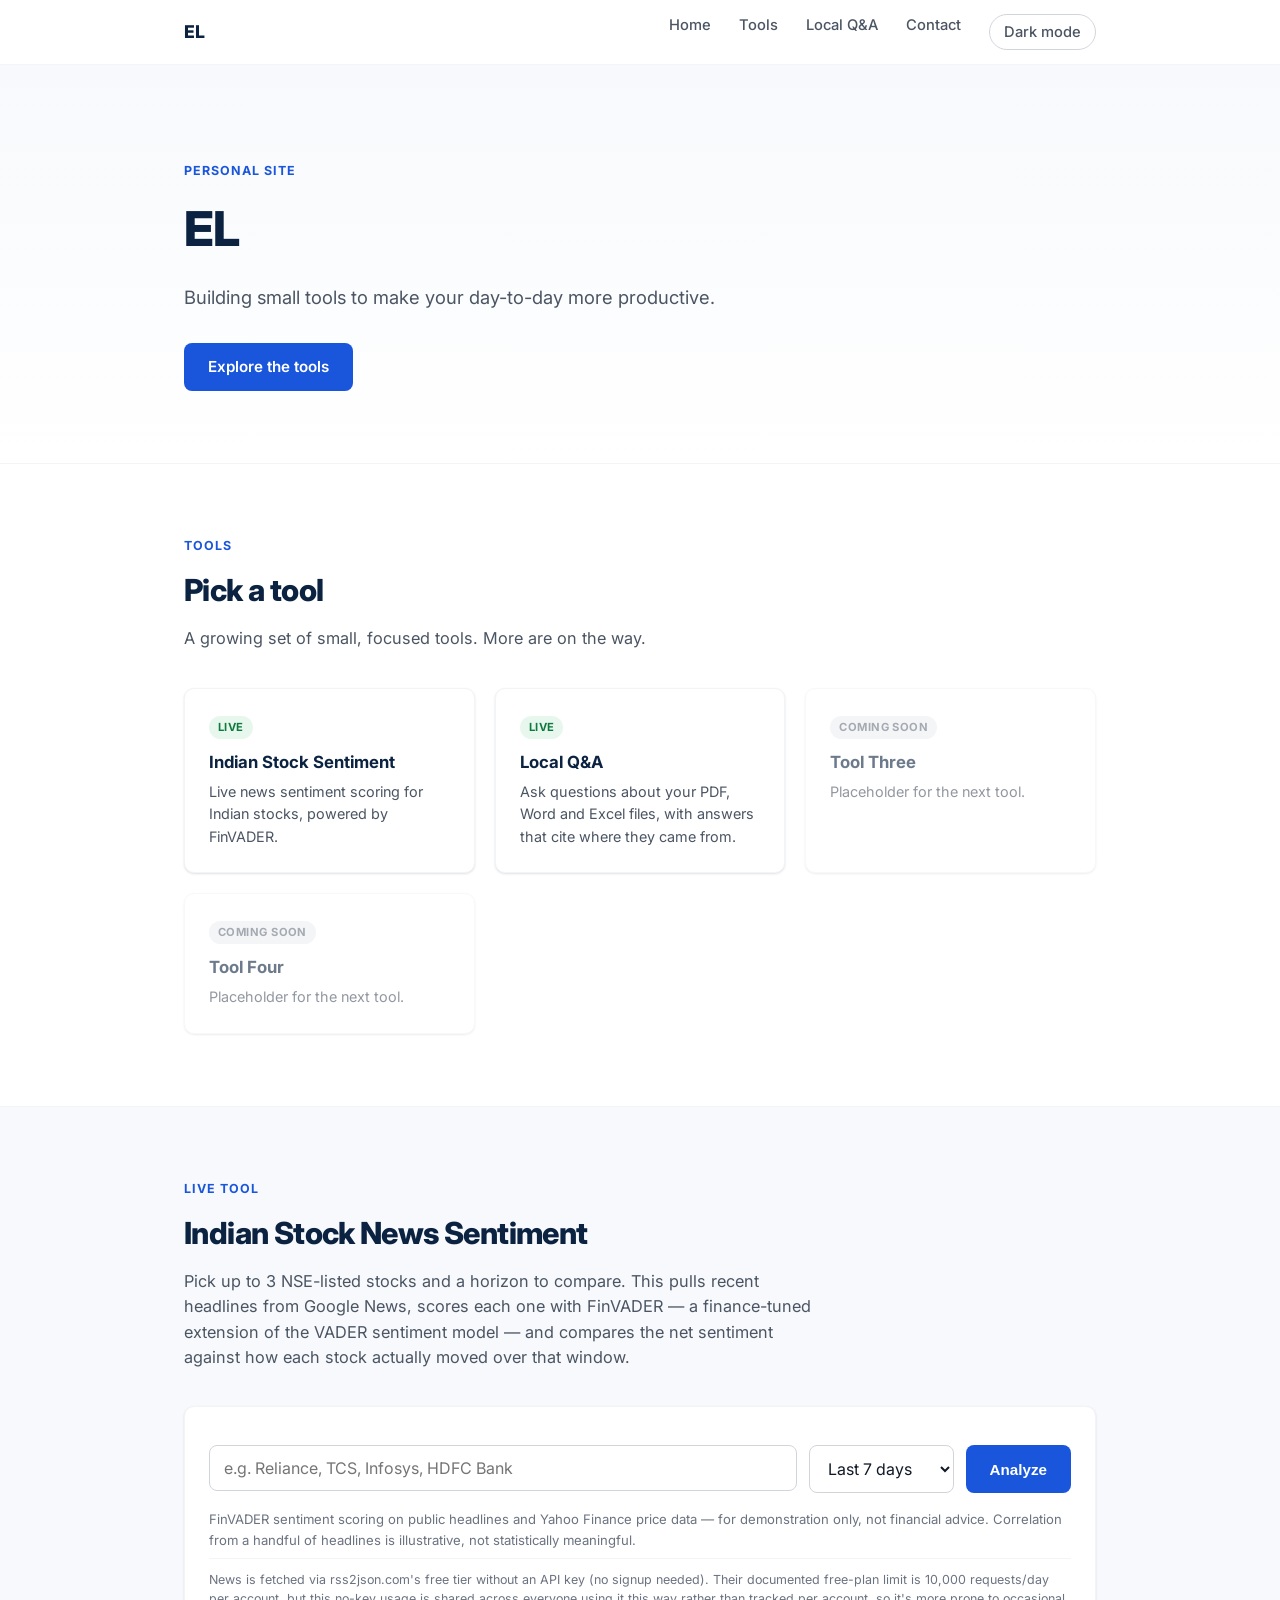
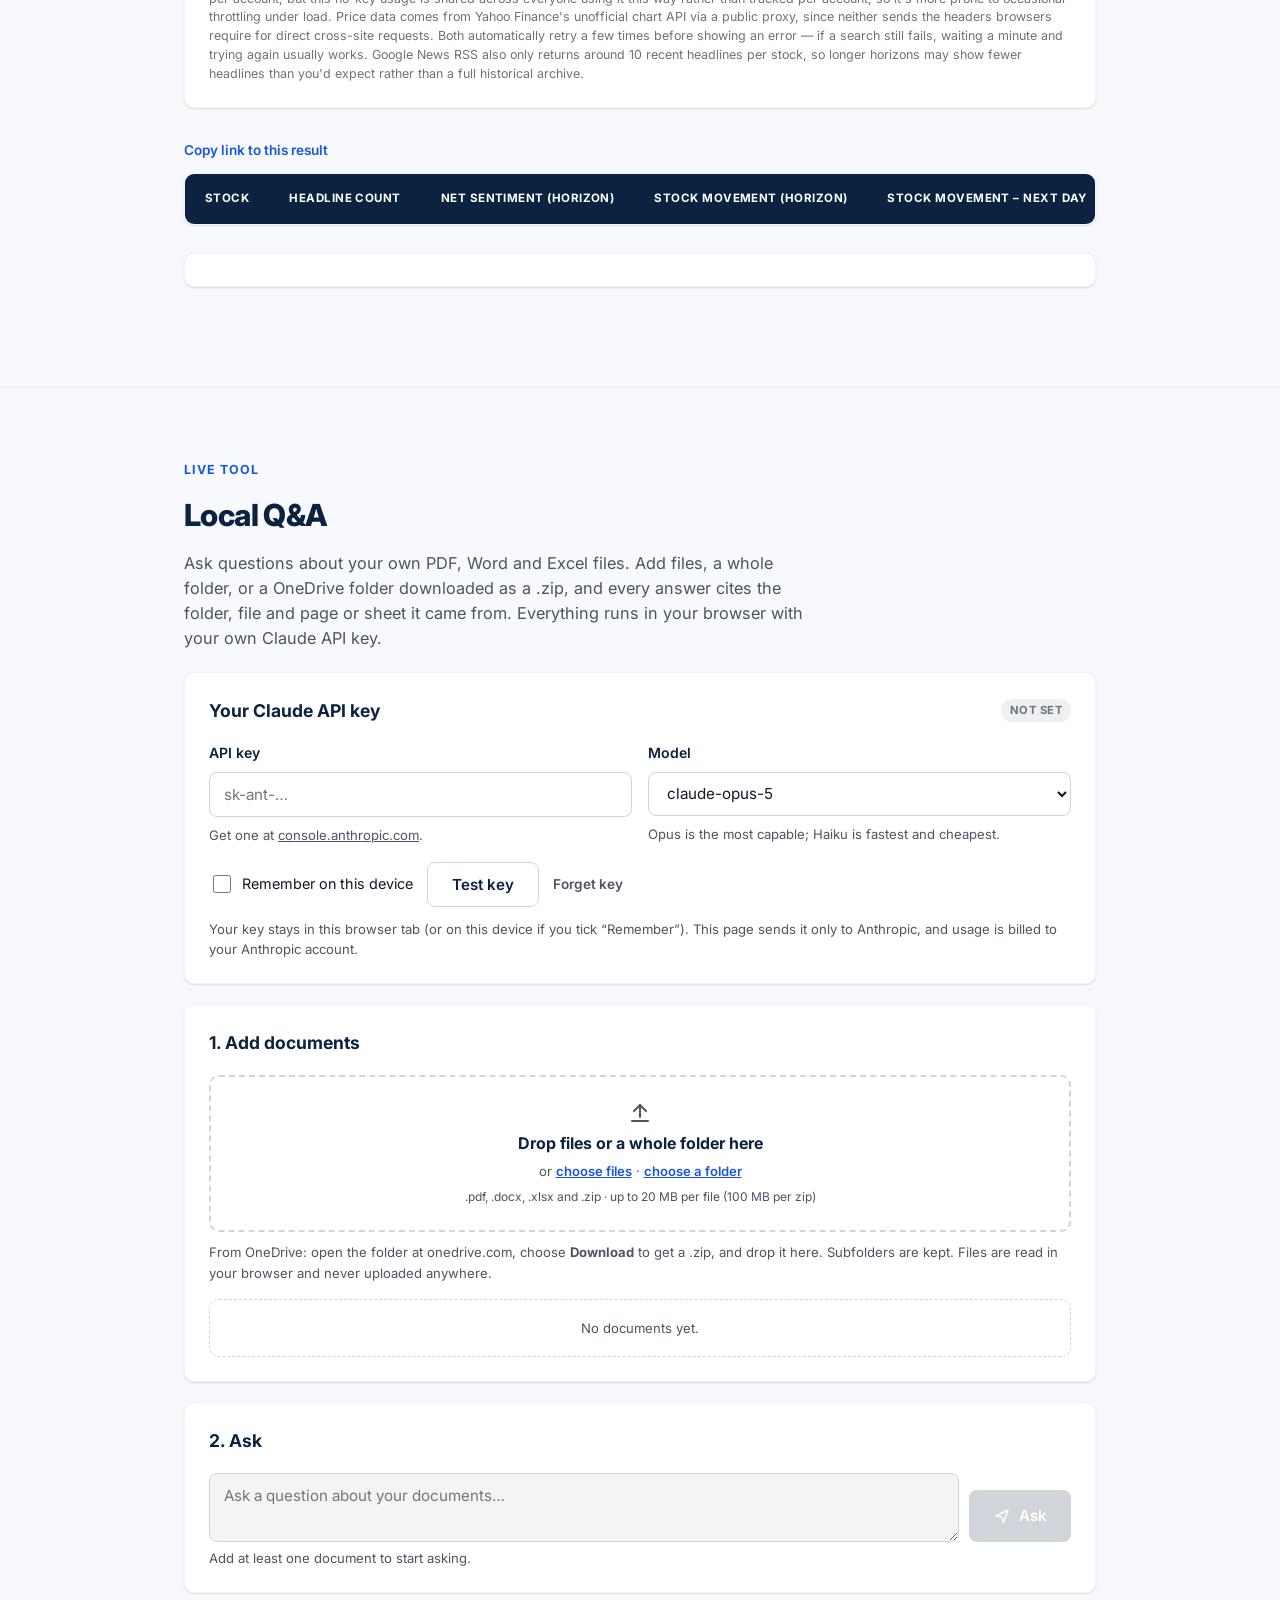
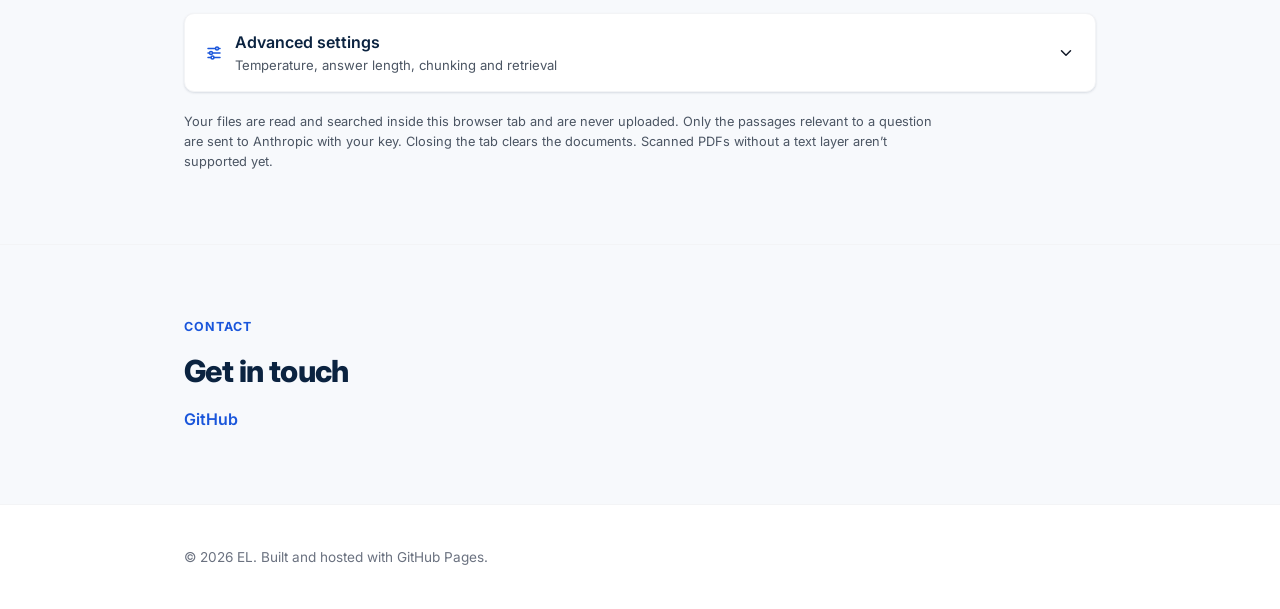
==== commit 68599ed4: "Merge browser-only Local Q&A Co-Authored-By: Claude Opus 5.5 <noreply@anthropic.com>" ====
--- a/index.html
+++ b/index.html
@@ -181,78 +181,39 @@
         <p class="eyebrow">Live Tool</p>
         <h2>Local Q&amp;A</h2>
         <p class="section-lead qa-lead">
-          Ask questions about your own PDF, Word and Excel files. Upload files, a whole folder, or a
+          Ask questions about your own PDF, Word and Excel files. Add files, a whole folder, or a
           OneDrive folder downloaded as a .zip, and every answer cites the folder, file and page or sheet
-          it came from.
+          it came from. Everything runs in your browser with your own Claude API key.
         </p>
       </div>
 
       <p class="qa-banner" id="qa-status" role="status" hidden></p>
 
-      <form class="qa-card qa-lock" id="qa-lock" hidden>
-        <span class="qa-icon-tile"><svg class="qa-i" aria-hidden="true"><use href="#qa-i-lock"/></svg></span>
-        <div>
-          <h3>Enter the passcode</h3>
-          <p class="qa-help">This tool is private. Ask the site owner for the passcode.</p>
-        </div>
-        <label class="qa-sr-only" for="qa-passcode">Passcode</label>
-        <div class="qa-row">
-          <input id="qa-passcode" class="qa-field" type="password" placeholder="Passcode" autocomplete="current-password" required aria-describedby="qa-lock-error">
-          <button type="submit" class="btn btn-primary" id="qa-unlock">Unlock</button>
-        </div>
-        <p class="qa-error" id="qa-lock-error" hidden></p>
-      </form>
-
-      <div class="qa-stack" id="qa-app" hidden>
-        <div class="qa-card qa-model-bar" id="qa-model-bar">
-          <span class="qa-icon-tile qa-icon-tile-sm"><svg class="qa-i" aria-hidden="true"><use href="#qa-i-spark"/></svg></span>
-          <div class="qa-grow">
-            <span class="qa-title" id="qa-model-title">Claude, on this site’s API key</span>
-            <span class="qa-help" id="qa-model-sub"></span>
-          </div>
-          <div class="qa-model-select" id="qa-server-model-wrap">
-            <label class="qa-label" for="qa-server-model">Model</label>
-            <select id="qa-server-model" class="qa-field"></select>
-          </div>
-          <button type="button" class="btn-link" id="qa-own-key-toggle" hidden>Use my own key</button>
-        </div>
-
-        <div class="qa-card" id="qa-key-panel" hidden>
-          <div class="qa-card-head"><h3>Connect a model</h3><span class="qa-badge">Your key, your bill</span></div>
-          <div class="qa-col qa-gap-lg">
-            <div class="qa-grid-2">
-              <div class="qa-col">
-                <label class="qa-label" for="qa-provider">Provider</label>
-                <select id="qa-provider" class="qa-field">
-                  <option value="anthropic">Anthropic</option>
-                  <option value="openai">OpenAI</option>
-                  <option value="gemini">Google Gemini</option>
-                  <option value="openai_compatible">OpenAI-compatible</option>
-                </select>
-              </div>
-              <div class="qa-col">
-                <label class="qa-label" for="qa-model">Model</label>
-                <input id="qa-model" class="qa-field" type="text" list="qa-model-suggestions" autocomplete="off" spellcheck="false">
-                <datalist id="qa-model-suggestions"></datalist>
-              </div>
-            </div>
-            <div class="qa-col" id="qa-base-url-wrap" hidden>
-              <label class="qa-label" for="qa-base-url">Base URL</label>
-              <input id="qa-base-url" class="qa-field" type="url" placeholder="https://api.groq.com/openai/v1" spellcheck="false">
-              <p class="qa-help">Any service that speaks the OpenAI Chat Completions API: Groq, Mistral, OpenRouter, DeepSeek, Together…</p>
+      <div class="qa-stack" id="qa-app">
+        <div class="qa-card" id="qa-key-card">
+          <div class="qa-card-head">
+            <h3>Your Claude API key</h3>
+            <span class="qa-badge" id="qa-key-badge">Not set</span>
+          </div>
+          <div class="qa-grid-2">
+            <div class="qa-col">
+              <label class="qa-label" for="qa-api-key">API key</label>
+              <input id="qa-api-key" class="qa-field" type="password" placeholder="sk-ant-…" autocomplete="off" spellcheck="false">
+              <p class="qa-help">Get one at <a href="https://console.anthropic.com/settings/keys" target="_blank" rel="noopener">console.anthropic.com</a>.</p>
             </div>
             <div class="qa-col">
-              <label class="qa-label" for="qa-api-key">API key</label>
-              <input id="qa-api-key" class="qa-field" type="password" autocomplete="off" spellcheck="false">
+              <label class="qa-label" for="qa-model">Model</label>
+              <select id="qa-model" class="qa-field"></select>
+              <p class="qa-help">Opus is the most capable; Haiku is fastest and cheapest.</p>
             </div>
-            <label class="qa-check"><input type="checkbox" id="qa-remember-key"> Remember this key on this device</label>
-            <div class="qa-row qa-row-center">
-              <button type="button" class="btn qa-btn-secondary" id="qa-test-key">Test key</button>
-              <button type="button" class="btn-link qa-muted" id="qa-forget-key">Forget key</button>
-              <span class="qa-help" id="qa-key-status" role="status"></span>
-            </div>
-            <p class="qa-help">For each question, your key goes through our server to the provider you picked. It’s never stored there, and usage is billed to your own account.</p>
-          </div>
+          </div>
+          <div class="qa-row qa-row-center qa-key-actions">
+            <label class="qa-check"><input type="checkbox" id="qa-remember-key"> Remember on this device</label>
+            <button type="button" class="btn qa-btn-secondary" id="qa-test-key">Test key</button>
+            <button type="button" class="btn-link qa-muted" id="qa-forget-key">Forget key</button>
+            <span class="qa-help" id="qa-key-status" role="status"></span>
+          </div>
+          <p class="qa-help qa-key-note">Your key stays in this browser tab (or on this device if you tick “Remember”). This page sends it only to Anthropic, and usage is billed to your Anthropic account.</p>
         </div>
 
         <div class="qa-card">
@@ -271,7 +232,7 @@
             <input id="qa-file-input" class="qa-sr-only" type="file" multiple accept=".pdf,.docx,.xlsx,.xlsm,.zip">
             <input id="qa-folder-input" class="qa-sr-only" type="file" webkitdirectory multiple>
           </div>
-          <p class="qa-help qa-tip">From OneDrive: open the folder at onedrive.com, choose <strong>Download</strong> to get a .zip, and drop it here. Subfolders are kept.</p>
+          <p class="qa-help qa-tip">From OneDrive: open the folder at onedrive.com, choose <strong>Download</strong> to get a .zip, and drop it here. Subfolders are kept. Files are read in your browser and never uploaded anywhere.</p>
 
           <div class="qa-col qa-progress-wrap" id="qa-progress" hidden>
             <div class="qa-row qa-help qa-between"><span id="qa-progress-label">Indexing</span><span id="qa-progress-count"></span></div>
--- a/styles.css
+++ b/styles.css
@@ -922,3 +922,5 @@
   .qa-hide-sm { display: none; }
   .qa-reindex { flex-wrap: wrap; }
 }
+.qa-key-actions { margin-top: 16px; }
+.qa-key-note { margin-top: 12px; }
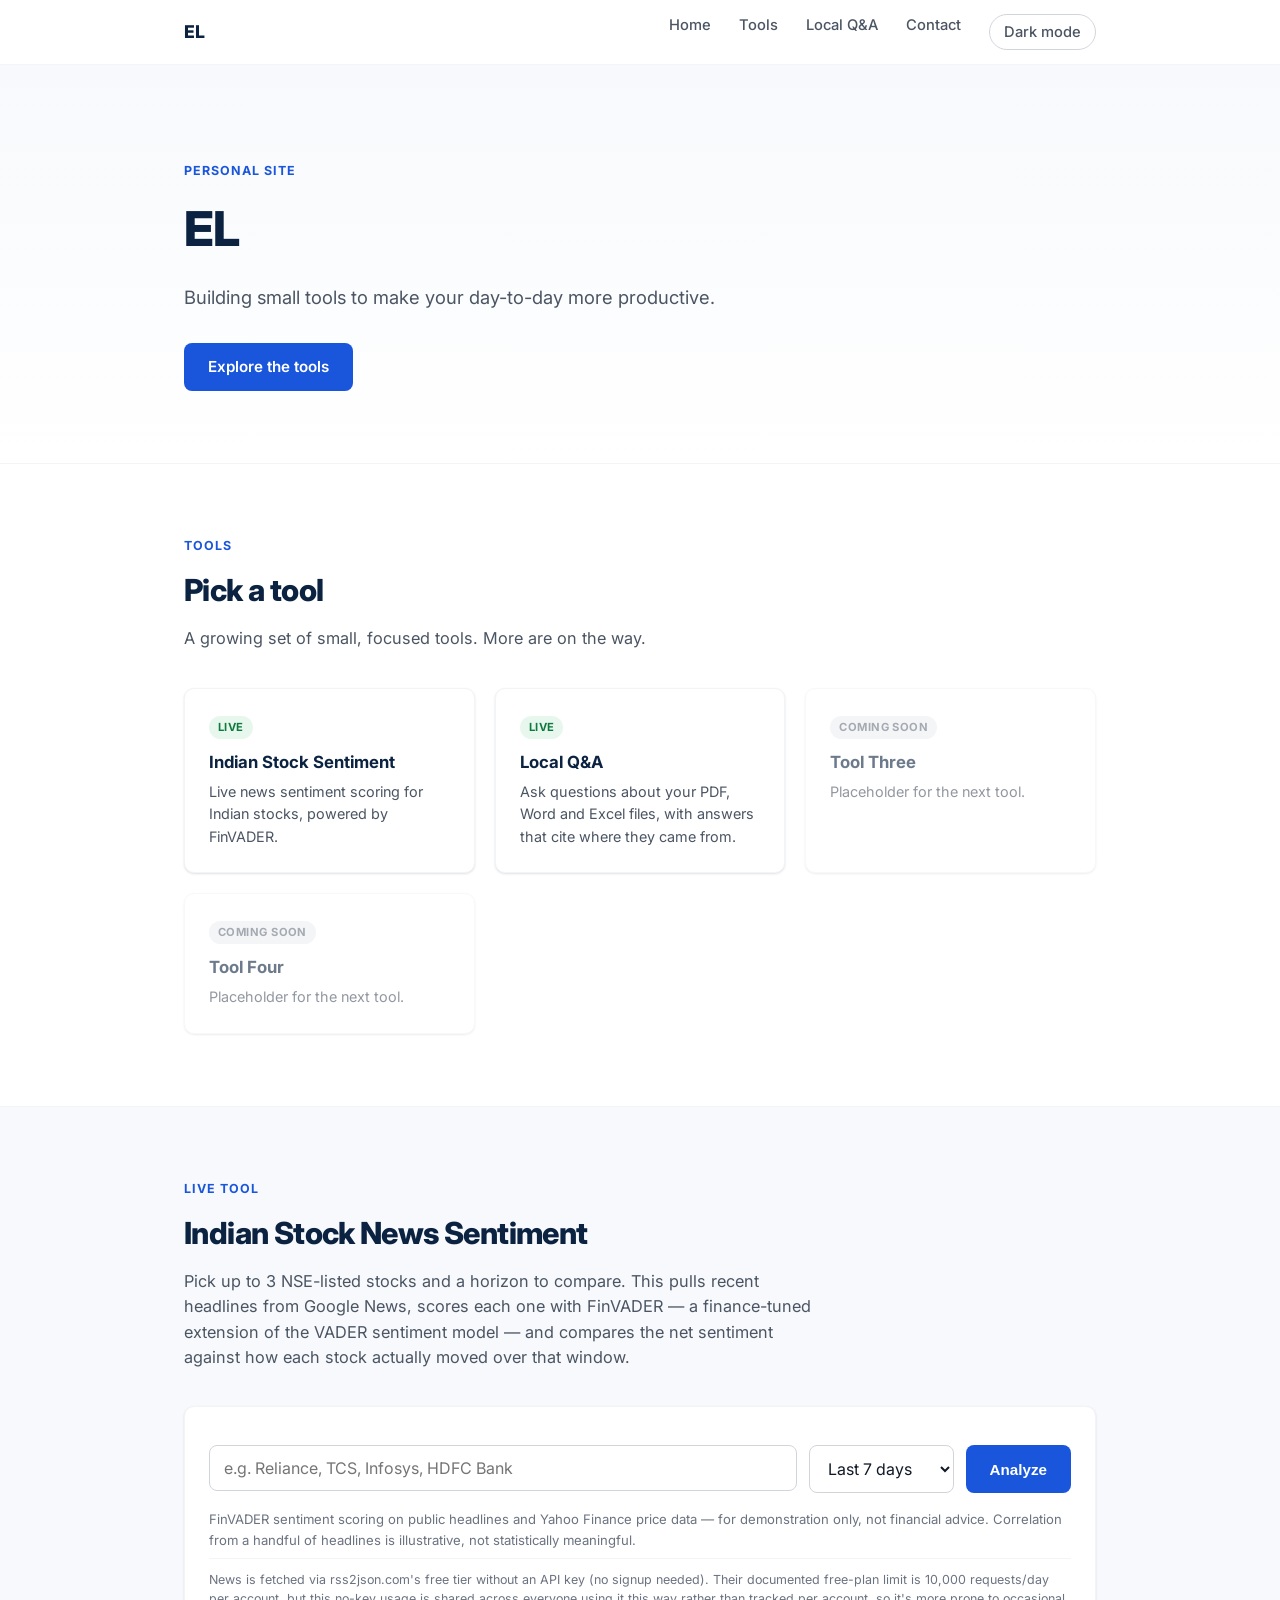
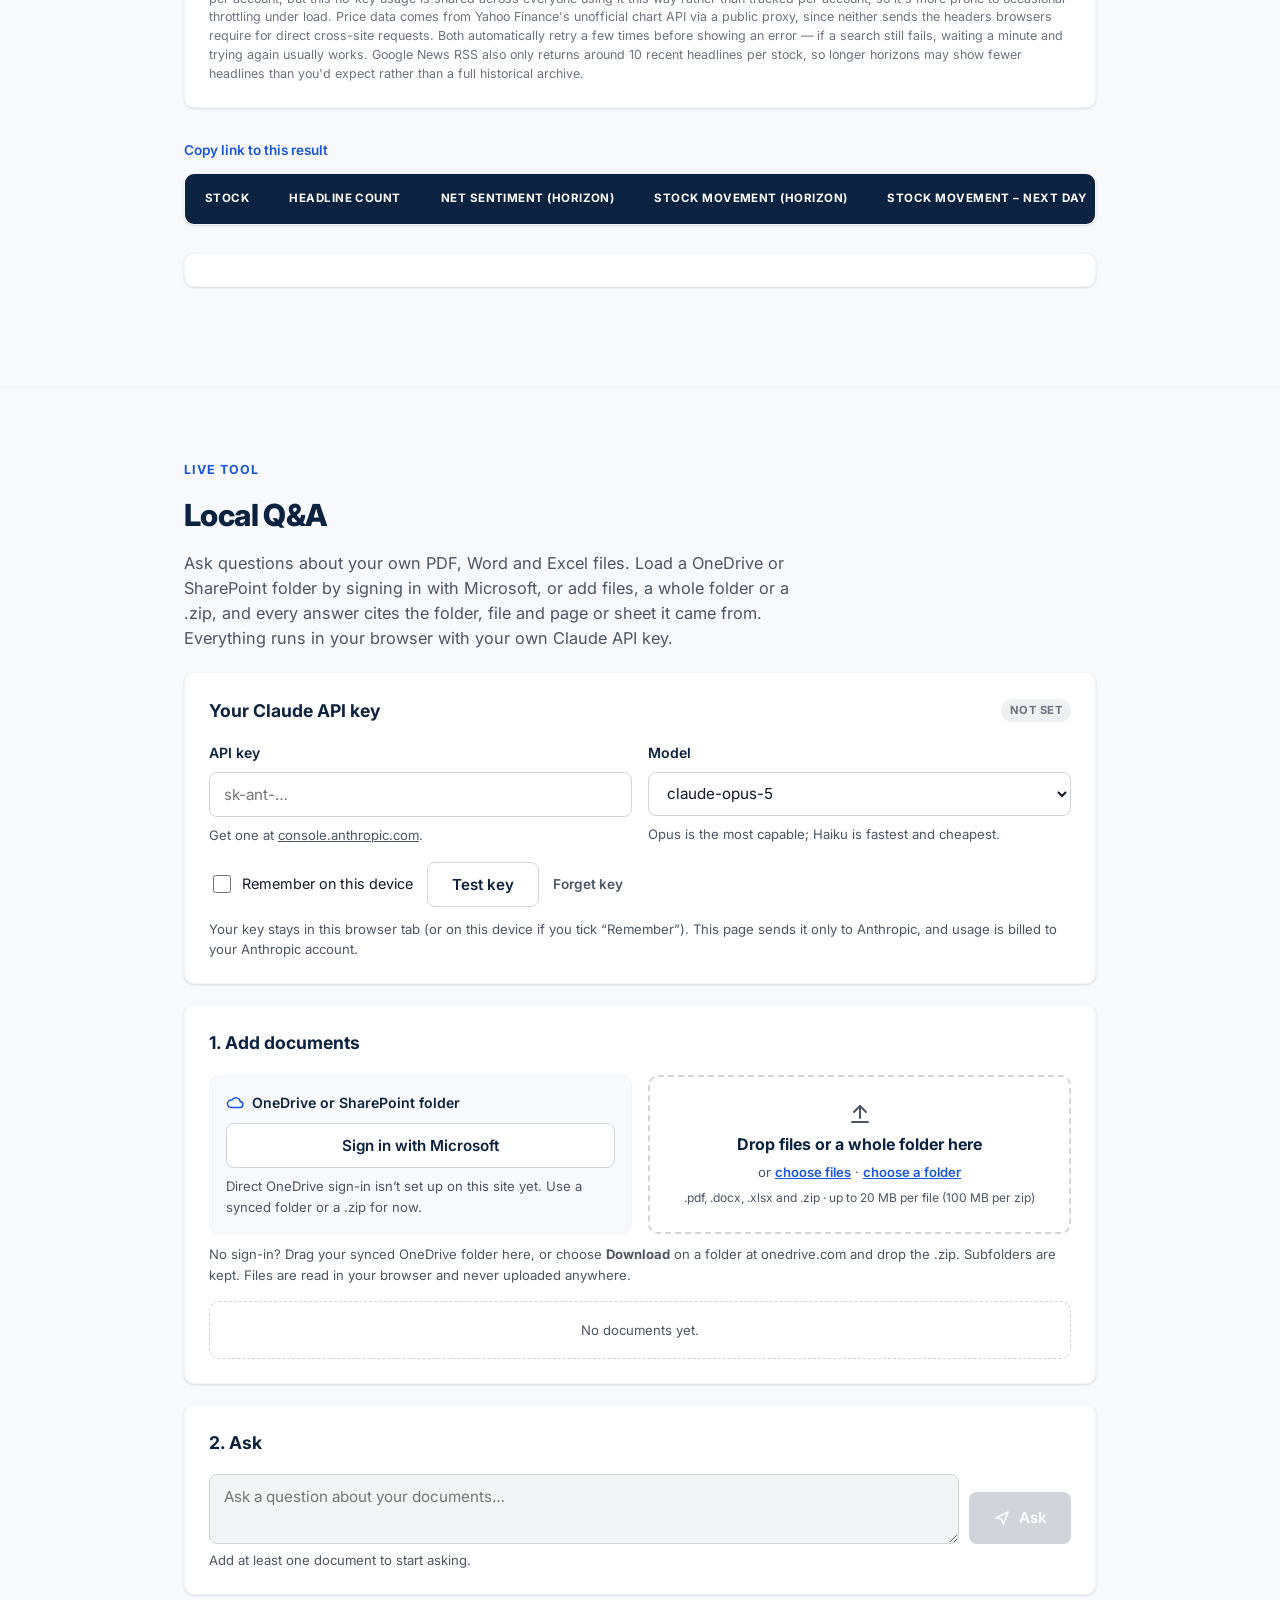
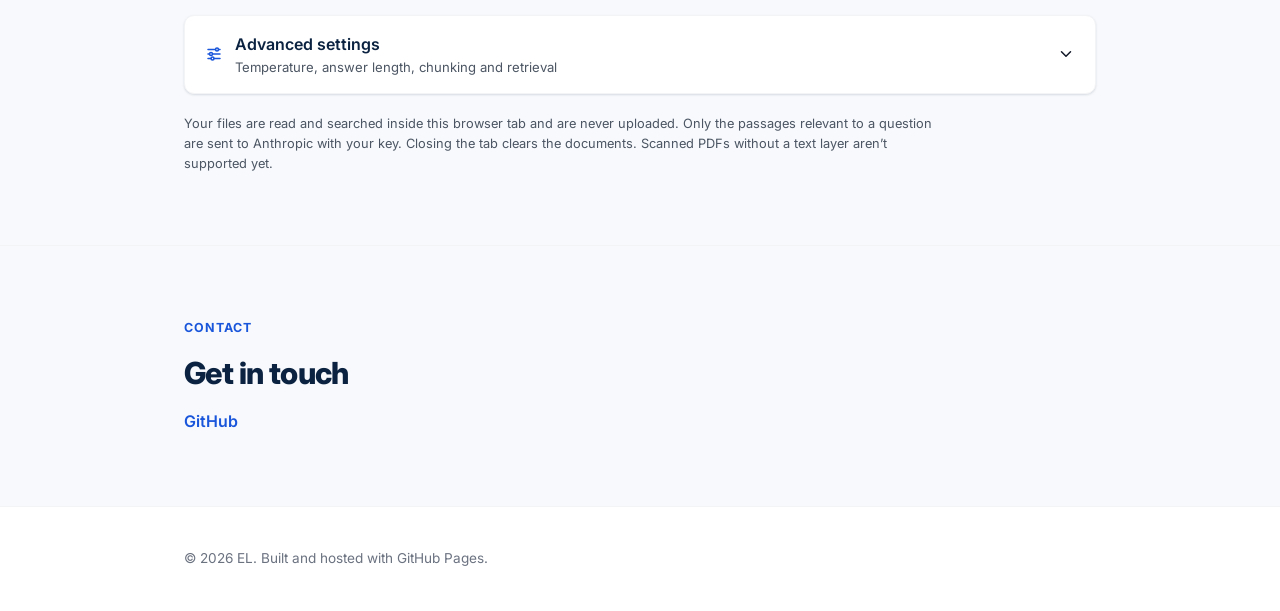
==== commit 4c2c5a0e: "Merge OneDrive sign-in Co-Authored-By: Claude Opus 5.5 <noreply@anthropic.com>" ====
--- a/index.html
+++ b/index.html
@@ -25,6 +25,7 @@
   <symbol id="qa-i-lock" viewBox="0 0 24 24"><rect x="4" y="11" width="16" height="10" rx="2"/><path d="M8 11V7a4 4 0 0 1 8 0v4"/></symbol>
   <symbol id="qa-i-spark" viewBox="0 0 24 24"><path d="M12 3v4"/><path d="M12 17v4"/><path d="M3 12h4"/><path d="M17 12h4"/><path d="M6 6l2.5 2.5"/><path d="M15.5 15.5L18 18"/><path d="M6 18l2.5-2.5"/><path d="M15.5 8.5L18 6"/></symbol>
   <symbol id="qa-i-key" viewBox="0 0 24 24"><circle cx="8" cy="15" r="4"/><path d="M11 12l9-9"/><path d="M17 6l3 3"/></symbol>
+  <symbol id="qa-i-cloud" viewBox="0 0 24 24"><path d="M7 18a5 5 0 1 1 .9-9.9A6 6 0 0 1 19 10a4 4 0 0 1-1 8H7z"/></symbol>
   <symbol id="qa-i-upload" viewBox="0 0 24 24"><path d="M12 16V4"/><path d="M6 10l6-6 6 6"/><path d="M4 20h16"/></symbol>
   <symbol id="qa-i-file" viewBox="0 0 24 24"><path d="M14 3H6a2 2 0 0 0-2 2v14a2 2 0 0 0 2 2h12a2 2 0 0 0 2-2V9z"/><path d="M14 3v6h6"/></symbol>
   <symbol id="qa-i-sheet" viewBox="0 0 24 24"><rect x="4" y="3" width="16" height="18" rx="2"/><path d="M4 9h16"/><path d="M4 15h16"/><path d="M10 3v18"/></symbol>
@@ -181,9 +182,9 @@
         <p class="eyebrow">Live Tool</p>
         <h2>Local Q&amp;A</h2>
         <p class="section-lead qa-lead">
-          Ask questions about your own PDF, Word and Excel files. Add files, a whole folder, or a
-          OneDrive folder downloaded as a .zip, and every answer cites the folder, file and page or sheet
-          it came from. Everything runs in your browser with your own Claude API key.
+          Ask questions about your own PDF, Word and Excel files. Load a OneDrive or SharePoint folder
+          by signing in with Microsoft, or add files, a whole folder or a .zip, and every answer cites the
+          folder, file and page or sheet it came from. Everything runs in your browser with your own Claude API key.
         </p>
       </div>
 
@@ -221,18 +222,40 @@
             <h3>1. Add documents</h3>
             <button type="button" class="btn-link qa-muted" id="qa-clear" hidden>Clear all</button>
           </div>
-          <div class="qa-drop" id="qa-drop">
-            <svg class="qa-i qa-i-lg" aria-hidden="true"><use href="#qa-i-upload"/></svg>
-            <strong>Drop files or a whole folder here</strong>
-            <span class="qa-help">
-              or <label class="qa-linklike" for="qa-file-input">choose files</label> ·
-              <label class="qa-linklike" for="qa-folder-input">choose a folder</label>
-            </span>
-            <span class="qa-help qa-small" id="qa-limits">.pdf, .docx, .xlsx and .zip</span>
-            <input id="qa-file-input" class="qa-sr-only" type="file" multiple accept=".pdf,.docx,.xlsx,.xlsm,.zip">
-            <input id="qa-folder-input" class="qa-sr-only" type="file" webkitdirectory multiple>
-          </div>
-          <p class="qa-help qa-tip">From OneDrive: open the folder at onedrive.com, choose <strong>Download</strong> to get a .zip, and drop it here. Subfolders are kept. Files are read in your browser and never uploaded anywhere.</p>
+          <div class="qa-grid-2 qa-add-grid">
+            <div class="qa-source-box" id="qa-onedrive">
+              <div class="qa-row qa-row-center qa-nowrap">
+                <svg class="qa-i qa-accent" aria-hidden="true"><use href="#qa-i-cloud"/></svg>
+                <span class="qa-label qa-flex-1">OneDrive or SharePoint folder</span>
+                <span class="qa-badge qa-badge-ok" id="qa-od-badge" hidden>Signed in</span>
+              </div>
+              <div class="qa-col" id="qa-od-signed-out">
+                <button type="button" class="btn qa-btn-secondary" id="qa-od-signin">Sign in with Microsoft</button>
+                <p class="qa-help" id="qa-od-note">Work or school account. Read-only access; files are read in your browser.</p>
+              </div>
+              <form class="qa-col" id="qa-od-signed-in" hidden>
+                <label class="qa-help" for="qa-od-folder">Share link, or a path in your OneDrive such as /Documents/Reports. Subfolders are included.</label>
+                <div class="qa-row">
+                  <input id="qa-od-folder" class="qa-field" type="text" autocomplete="off" spellcheck="false" placeholder="/Documents/Reports">
+                  <button type="submit" class="btn qa-btn-secondary" id="qa-od-load">Load</button>
+                </div>
+                <p class="qa-help"><span id="qa-od-account"></span> · <button type="button" class="btn-link qa-muted qa-inline-link" id="qa-od-signout">Sign out</button></p>
+              </form>
+              <p class="qa-error" id="qa-od-error" hidden></p>
+            </div>
+            <div class="qa-drop" id="qa-drop">
+              <svg class="qa-i qa-i-lg" aria-hidden="true"><use href="#qa-i-upload"/></svg>
+              <strong>Drop files or a whole folder here</strong>
+              <span class="qa-help">
+                or <label class="qa-linklike" for="qa-file-input">choose files</label> ·
+                <label class="qa-linklike" for="qa-folder-input">choose a folder</label>
+              </span>
+              <span class="qa-help qa-small" id="qa-limits">.pdf, .docx, .xlsx and .zip</span>
+              <input id="qa-file-input" class="qa-sr-only" type="file" multiple accept=".pdf,.docx,.xlsx,.xlsm,.zip">
+              <input id="qa-folder-input" class="qa-sr-only" type="file" webkitdirectory multiple>
+            </div>
+          </div>
+          <p class="qa-help qa-tip">No sign-in? Drag your synced OneDrive folder here, or choose <strong>Download</strong> on a folder at onedrive.com and drop the .zip. Subfolders are kept. Files are read in your browser and never uploaded anywhere.</p>
 
           <div class="qa-col qa-progress-wrap" id="qa-progress" hidden>
             <div class="qa-row qa-help qa-between"><span id="qa-progress-label">Indexing</span><span id="qa-progress-count"></span></div>
--- a/styles.css
+++ b/styles.css
@@ -924,3 +924,8 @@
 }
 .qa-key-actions { margin-top: 16px; }
 .qa-key-note { margin-top: 12px; }
+.qa-add-grid { align-items: stretch; }
+.qa-source-box { display: flex; flex-direction: column; gap: 10px; padding: 16px; border: 1px solid var(--gray-100); border-radius: var(--radius); background: var(--bg-alt); }
+.qa-nowrap { flex-wrap: nowrap; gap: 8px; }
+.qa-flex-1 { flex: 1; }
+.qa-inline-link { font-size: inherit; font-weight: 500; }
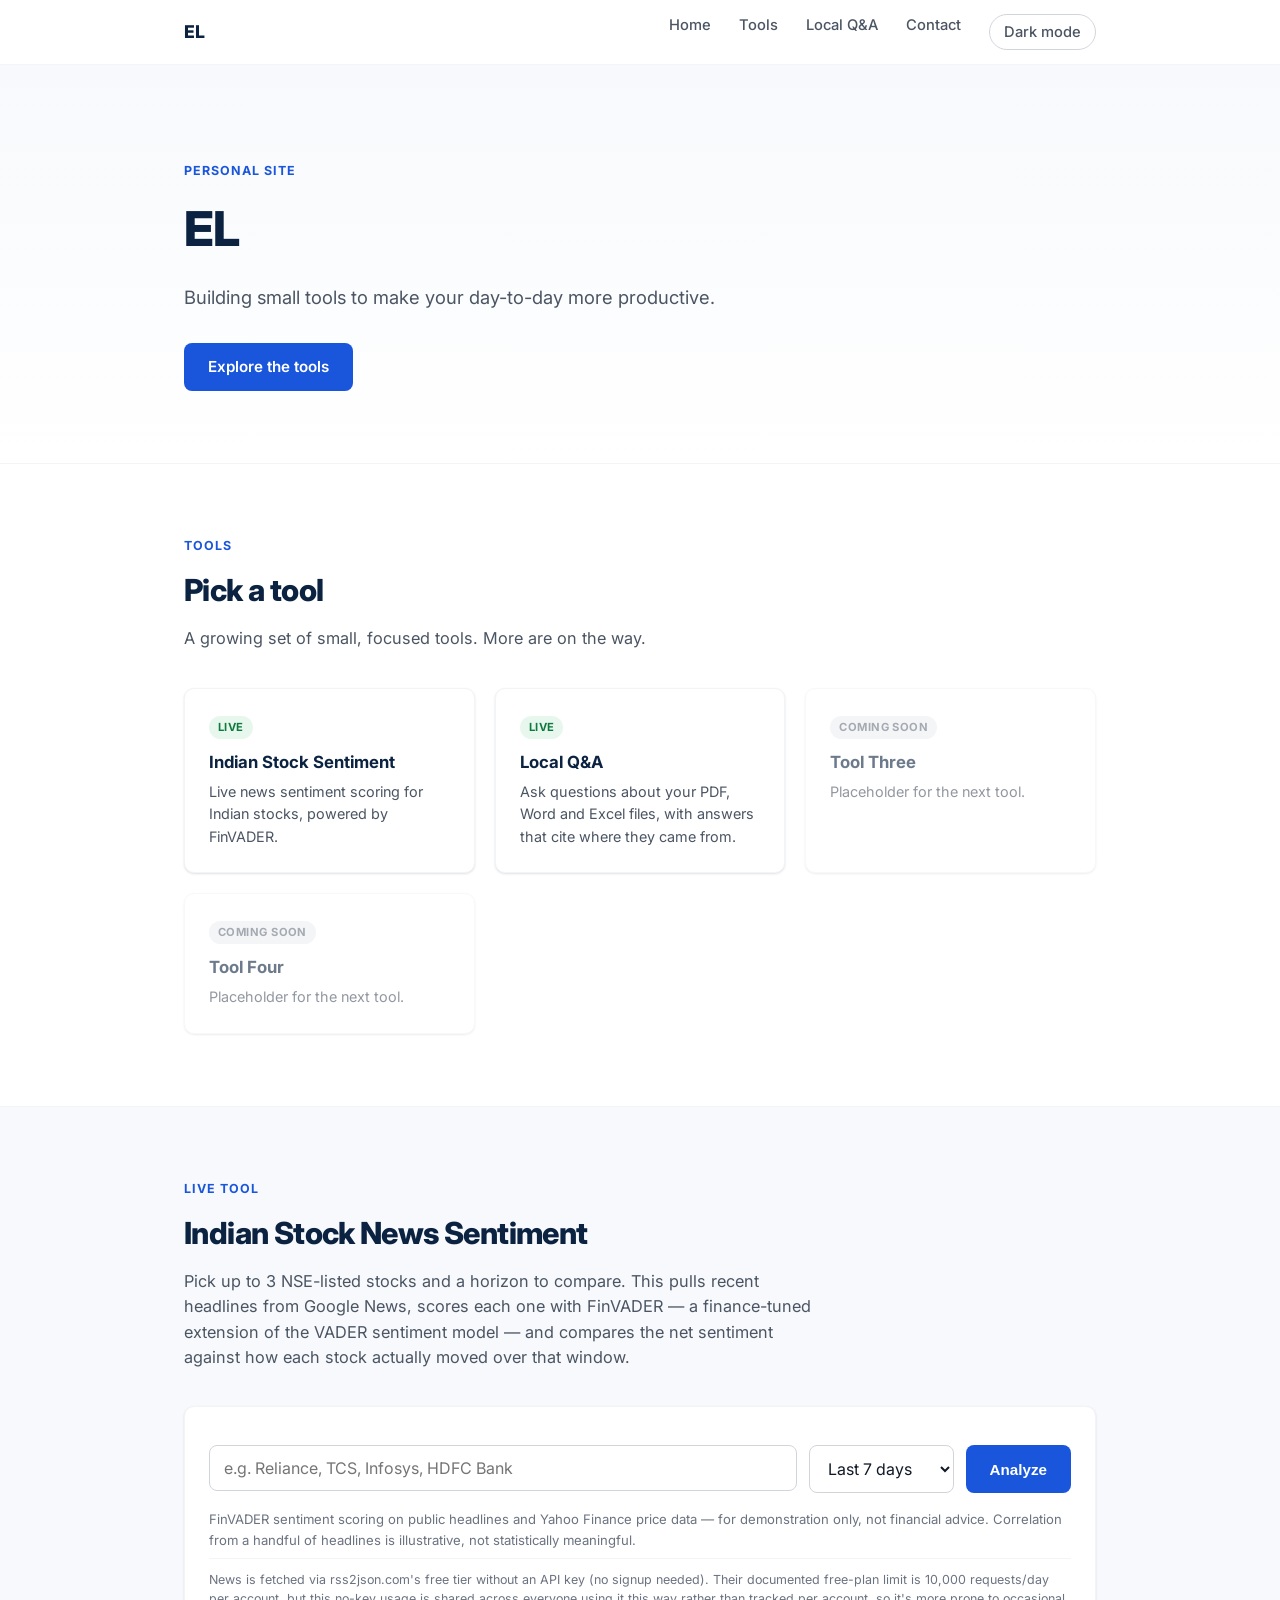
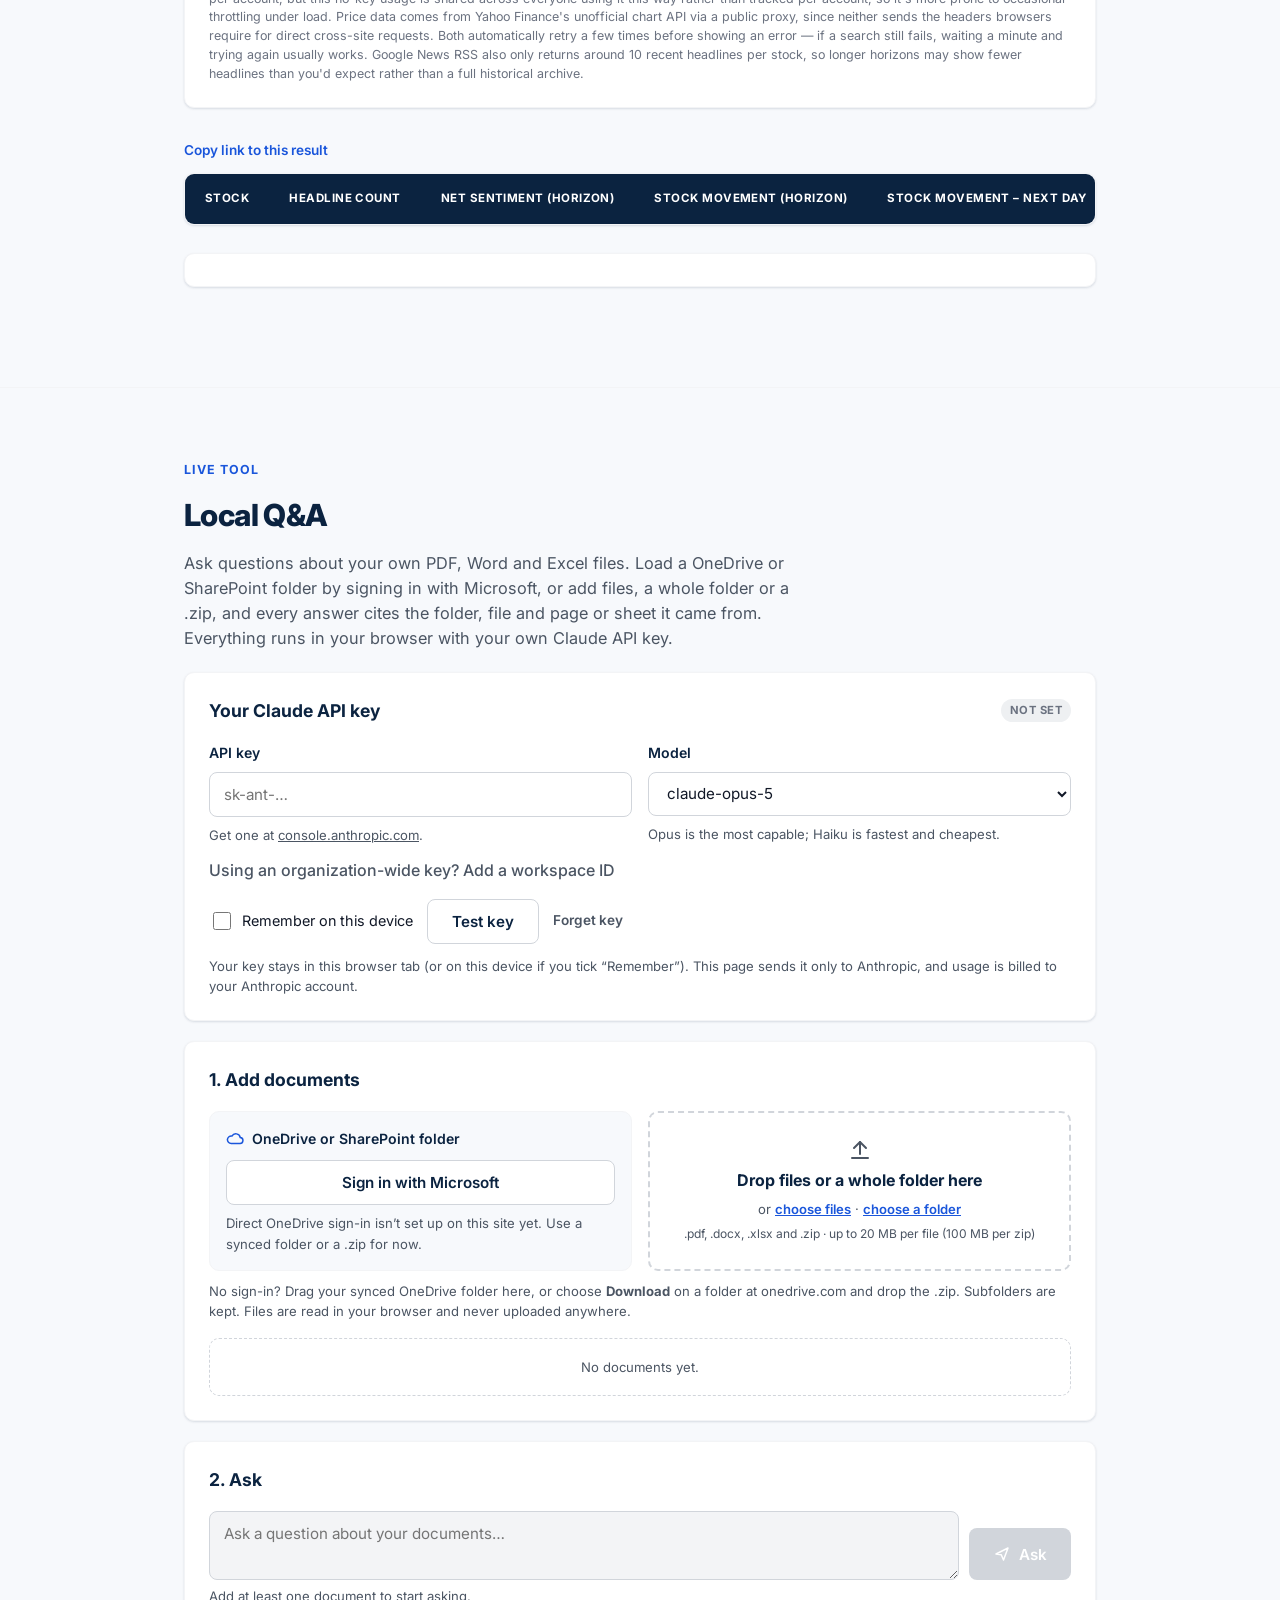
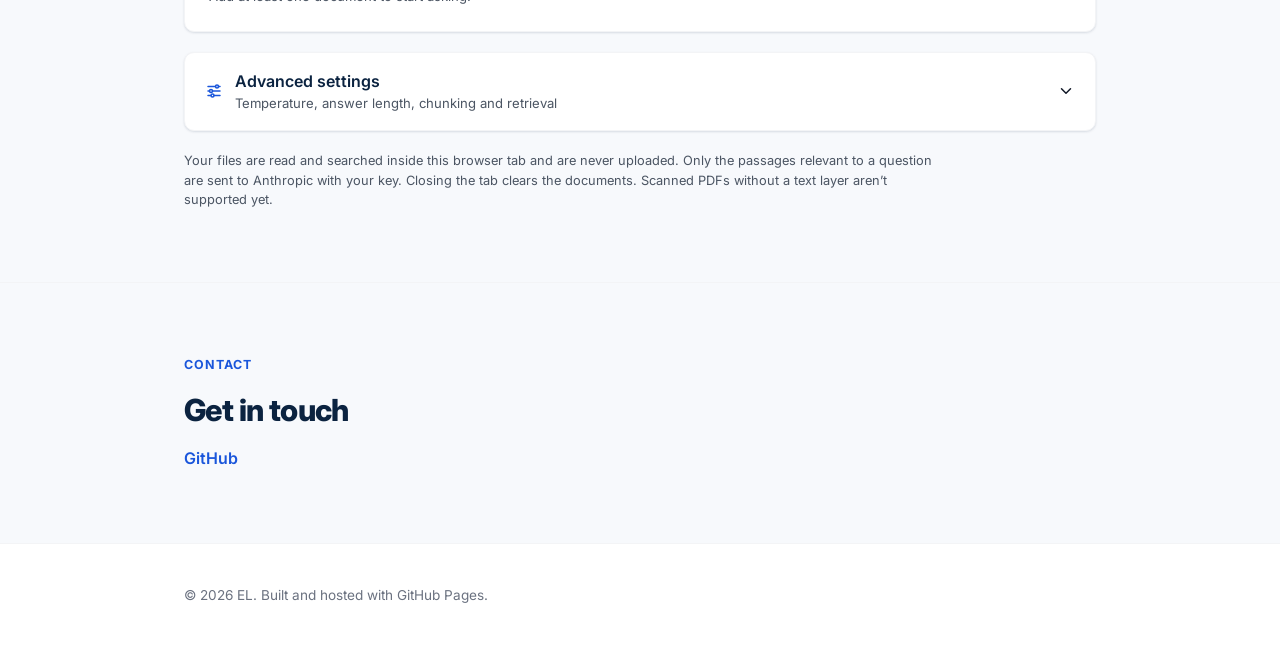
==== commit 97205ad0: "Support API keys that need a workspace ID Organization-wide Anthropic keys must name a workspace on " ====
--- a/index.html
+++ b/index.html
@@ -208,6 +208,12 @@
               <p class="qa-help">Opus is the most capable; Haiku is fastest and cheapest.</p>
             </div>
           </div>
+          <button type="button" class="btn-link qa-muted qa-inline-link qa-ws-toggle" id="qa-ws-toggle">Using an organization-wide key? Add a workspace ID</button>
+          <div class="qa-col qa-ws" id="qa-ws-wrap" hidden>
+            <label class="qa-label" for="qa-workspace">Workspace ID</label>
+            <input id="qa-workspace" class="qa-field" type="text" placeholder="wrkspc_…" autocomplete="off" spellcheck="false">
+            <p class="qa-help">Only needed if your key isn’t tied to a workspace. Find it at console.anthropic.com → Settings → Workspaces (click the workspace; the ID starts with <code>wrkspc_</code>).</p>
+          </div>
           <div class="qa-row qa-row-center qa-key-actions">
             <label class="qa-check"><input type="checkbox" id="qa-remember-key"> Remember on this device</label>
             <button type="button" class="btn qa-btn-secondary" id="qa-test-key">Test key</button>
--- a/styles.css
+++ b/styles.css
@@ -923,6 +923,8 @@
   .qa-reindex { flex-wrap: wrap; }
 }
 .qa-key-actions { margin-top: 16px; }
+.qa-ws-toggle { margin-top: 12px; }
+.qa-ws { margin-top: 12px; max-width: 420px; }
 .qa-key-note { margin-top: 12px; }
 .qa-add-grid { align-items: stretch; }
 .qa-source-box { display: flex; flex-direction: column; gap: 10px; padding: 16px; border: 1px solid var(--gray-100); border-radius: var(--radius); background: var(--bg-alt); }
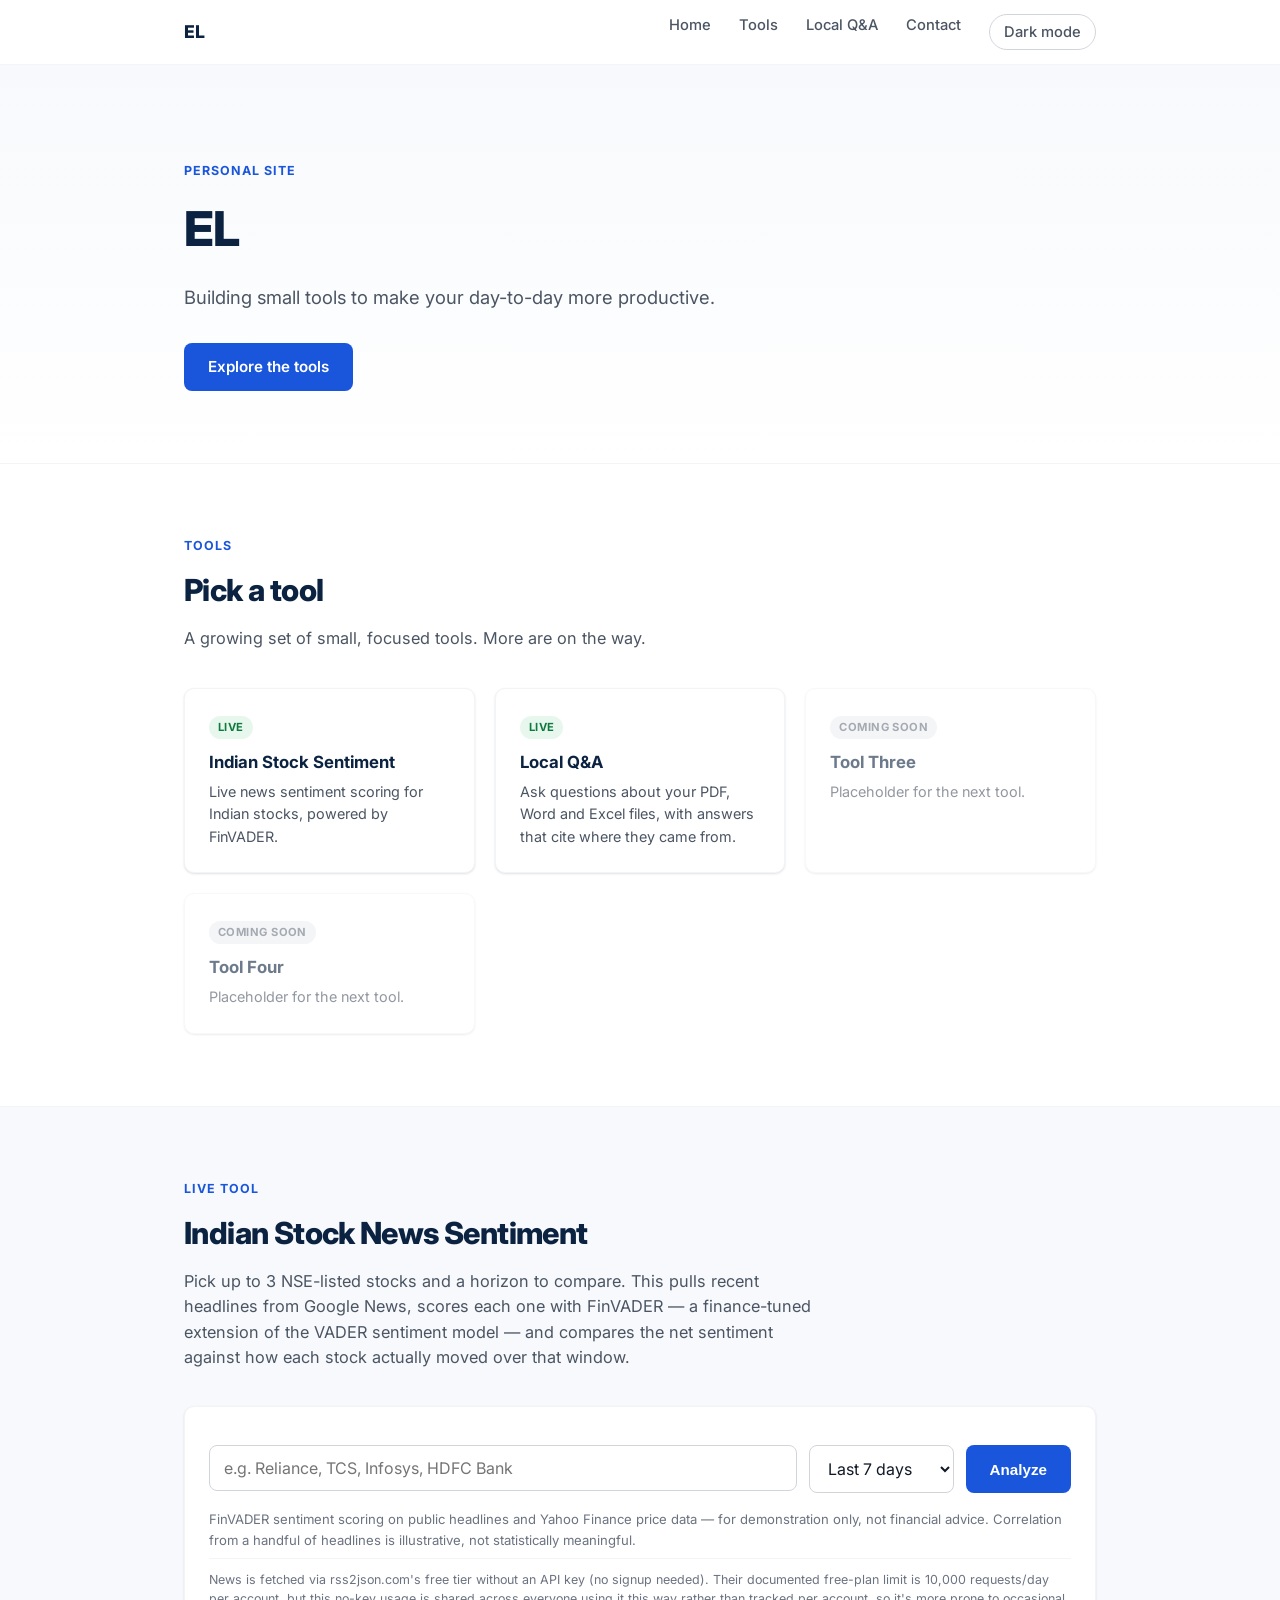
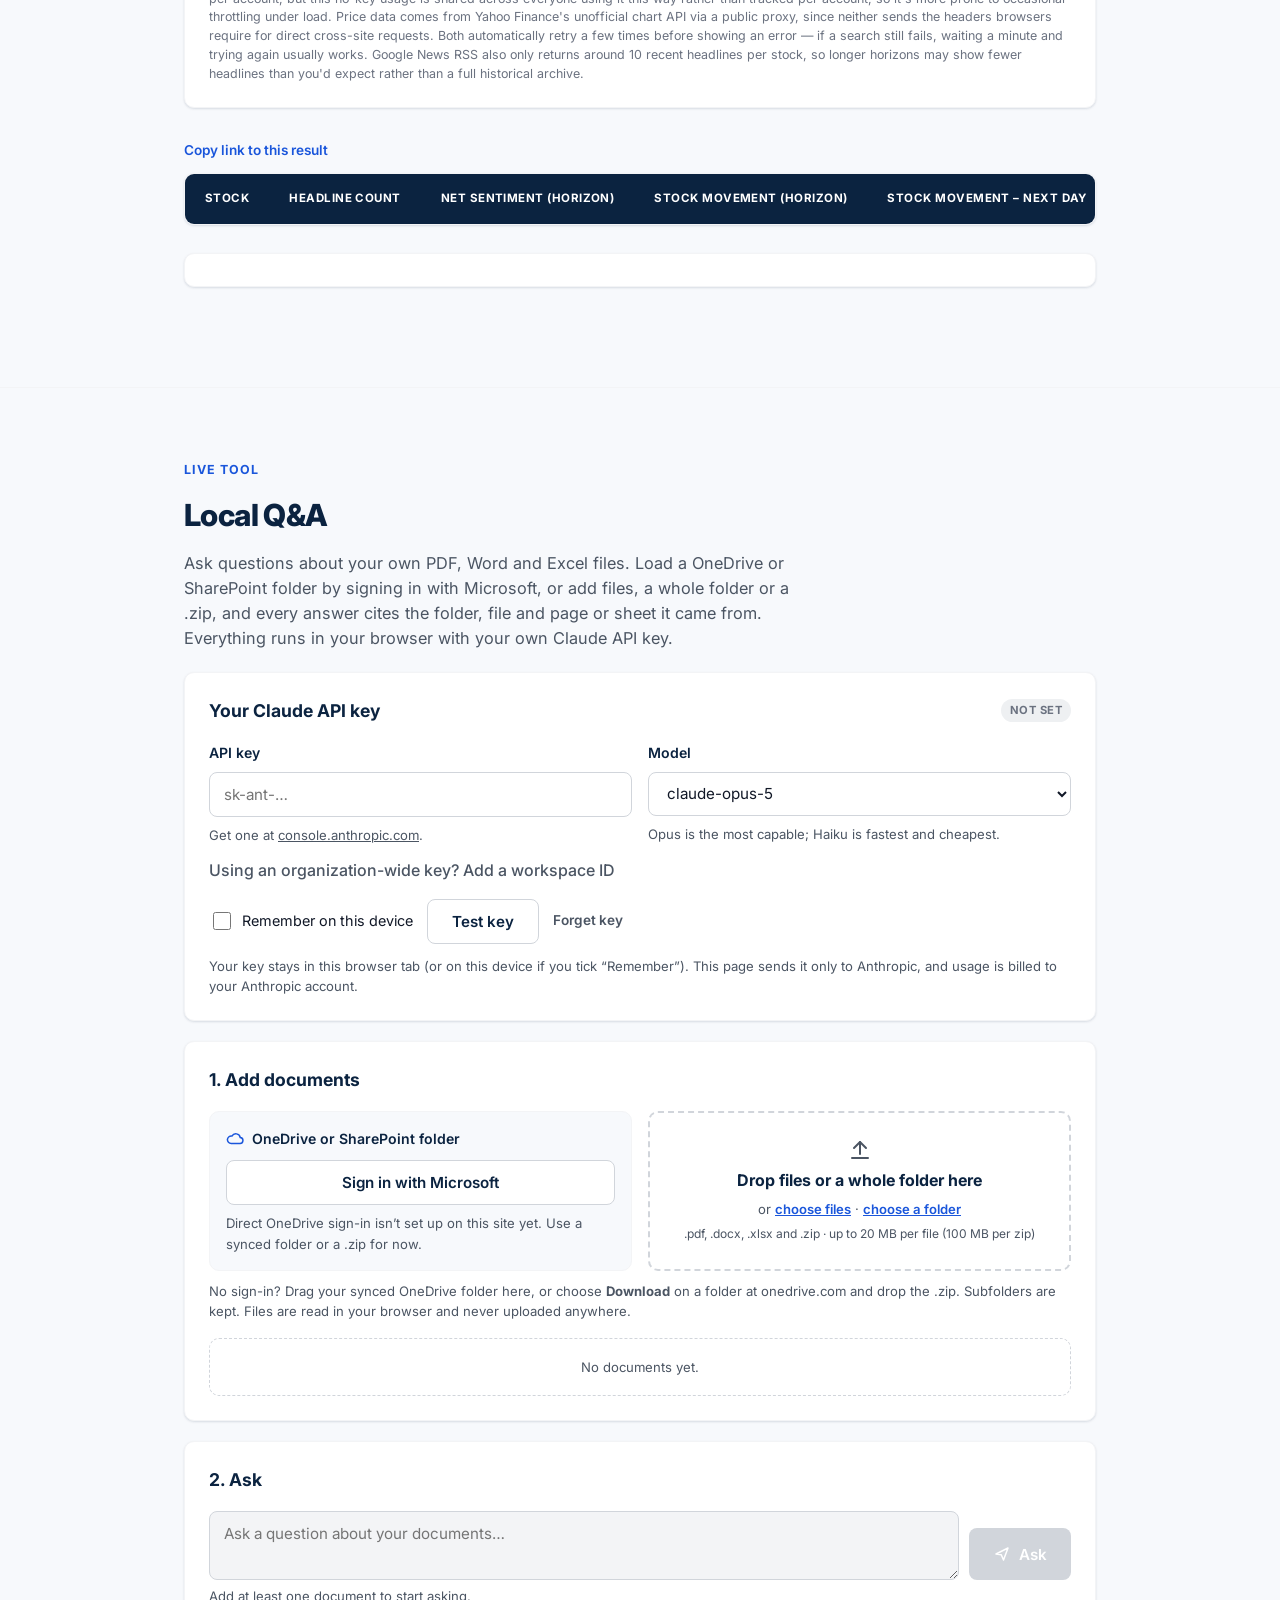
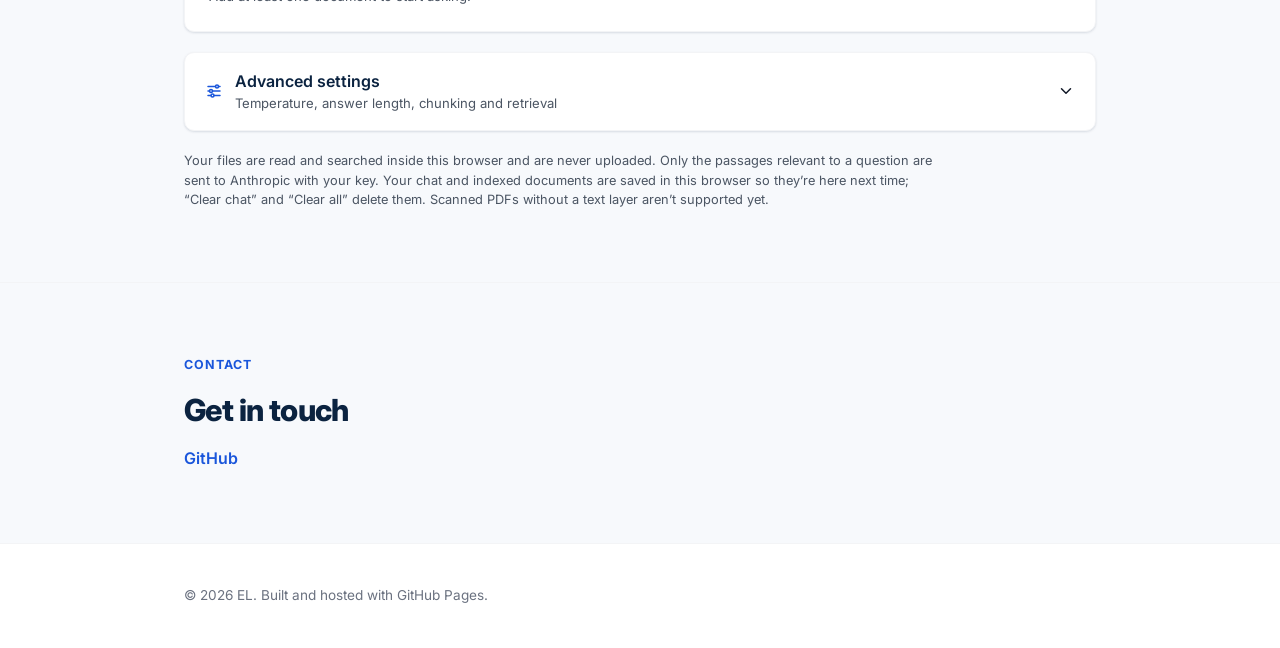
==== commit 988f6681: "Merge memory and charts Co-Authored-By: Claude Opus 5.5 <noreply@anthropic.com>" ====
--- a/index.html
+++ b/index.html
@@ -272,7 +272,7 @@
         </div>
 
         <div class="qa-card">
-          <div class="qa-card-head"><h3>2. Ask</h3></div>
+          <div class="qa-card-head"><h3>2. Ask</h3><button type="button" class="btn-link qa-muted" id="qa-clear-chat" hidden>Clear chat</button></div>
           <div class="qa-transcript" id="qa-transcript" aria-live="polite" hidden></div>
           <form class="qa-composer" id="qa-ask-form">
             <label class="qa-sr-only" for="qa-question">Your question</label>
--- a/styles.css
+++ b/styles.css
@@ -931,3 +931,50 @@
 .qa-nowrap { flex-wrap: nowrap; gap: 8px; }
 .qa-flex-1 { flex: 1; }
 .qa-inline-link { font-size: inherit; font-weight: 500; }
+
+/* Local Q&A charts. Series colours: validated with the dataviz palette checker against this
+   site's surfaces (light #ffffff, dark #0f2540): CVD separation, normal-vision floor and lightness
+   band pass in both modes; three light-mode slots sit below 3:1, so charts always ship with their
+   data table. Slot 1 is the site blue; 2–6 are the reference palette's orange, aqua, yellow,
+   magenta, green (the same 2–3 the stock comparison chart already uses). */
+:root {
+  --qa-series-1: #1a56db; --qa-series-2: #eb6834; --qa-series-3: #1baf7a;
+  --qa-series-4: #eda100; --qa-series-5: #e87ba4; --qa-series-6: #008300;
+}
+@media (prefers-color-scheme: dark) {
+  :root:not([data-theme="light"]) {
+    --qa-series-1: #4d82f0; --qa-series-2: #d95926; --qa-series-3: #199e70;
+    --qa-series-4: #c98500; --qa-series-5: #d55181; --qa-series-6: #008300;
+  }
+}
+:root[data-theme="dark"] {
+  --qa-series-1: #4d82f0; --qa-series-2: #d95926; --qa-series-3: #199e70;
+  --qa-series-4: #c98500; --qa-series-5: #d55181; --qa-series-6: #008300;
+}
+.qa-chart-block { display: flex; flex-direction: column; gap: 10px; border-top: 1px solid var(--gray-100); padding-top: 12px; }
+.qa-chart-ask { margin: 0; font-size: 0.92rem; }
+.qa-table-label { margin: 4px 0 0; }
+.qa-table-wrap { max-height: 320px; overflow: auto; border: 1px solid var(--gray-100); border-radius: 8px; }
+.qa-table { width: 100%; border-collapse: collapse; font-size: 0.85rem; }
+.qa-table th, .qa-table td { padding: 6px 10px; text-align: left; border-bottom: 1px solid var(--gray-100); vertical-align: top; }
+.qa-table thead th { position: sticky; top: 0; background: var(--bg-alt); color: var(--heading); font-weight: 600; }
+.qa-table tbody th { font-weight: 500; color: var(--ink); }
+.qa-table .qa-num { text-align: right; font-variant-numeric: tabular-nums; }
+.qa-table-settings { border: 1px solid var(--gray-100); border-radius: 8px; overflow: hidden; }
+.qa-table-settings th { width: 34%; color: var(--gray-600); font-weight: 600; background: var(--bg-alt); }
+.qa-ref { color: var(--gray-600); font-size: 0.78rem; }
+.qa-chart-confirm { gap: 10px; }
+.qa-chart { margin: 0; display: flex; flex-direction: column; gap: 8px; }
+.qa-chart-title { font-weight: 700; color: var(--heading); }
+.qa-chart-plot { position: relative; }
+.qa-chart-plot svg { width: 100%; height: auto; display: block; }
+.qa-chart-tip { position: absolute; z-index: 2; min-width: 140px; max-width: 220px; padding: 8px 10px; border-radius: 6px; background: var(--bg); color: var(--ink); border: 1px solid var(--gray-300); box-shadow: 0 4px 12px rgba(11, 35, 64, 0.18); font-size: 0.8rem; pointer-events: none; }
+.qa-tip-head { font-weight: 700; color: var(--heading); margin-bottom: 4px; }
+.qa-tip-row { display: flex; align-items: center; gap: 6px; }
+.qa-legend { list-style: none; margin: 0; padding: 0; display: flex; flex-wrap: wrap; gap: 6px 16px; font-size: 0.82rem; color: var(--ink); }
+.qa-legend li { display: inline-flex; align-items: center; gap: 6px; }
+.qa-swatch { display: inline-block; width: 10px; height: 10px; border-radius: 3px; flex-shrink: 0; }
+.qa-chart-source { font-size: 0.78rem; }
+.qa-chart-actions { gap: 16px; }
+.qa-chart-data summary { cursor: pointer; font-size: 0.85rem; font-weight: 600; color: var(--blue); }
+.qa-chart-data[open] { display: flex; flex-direction: column; gap: 8px; }
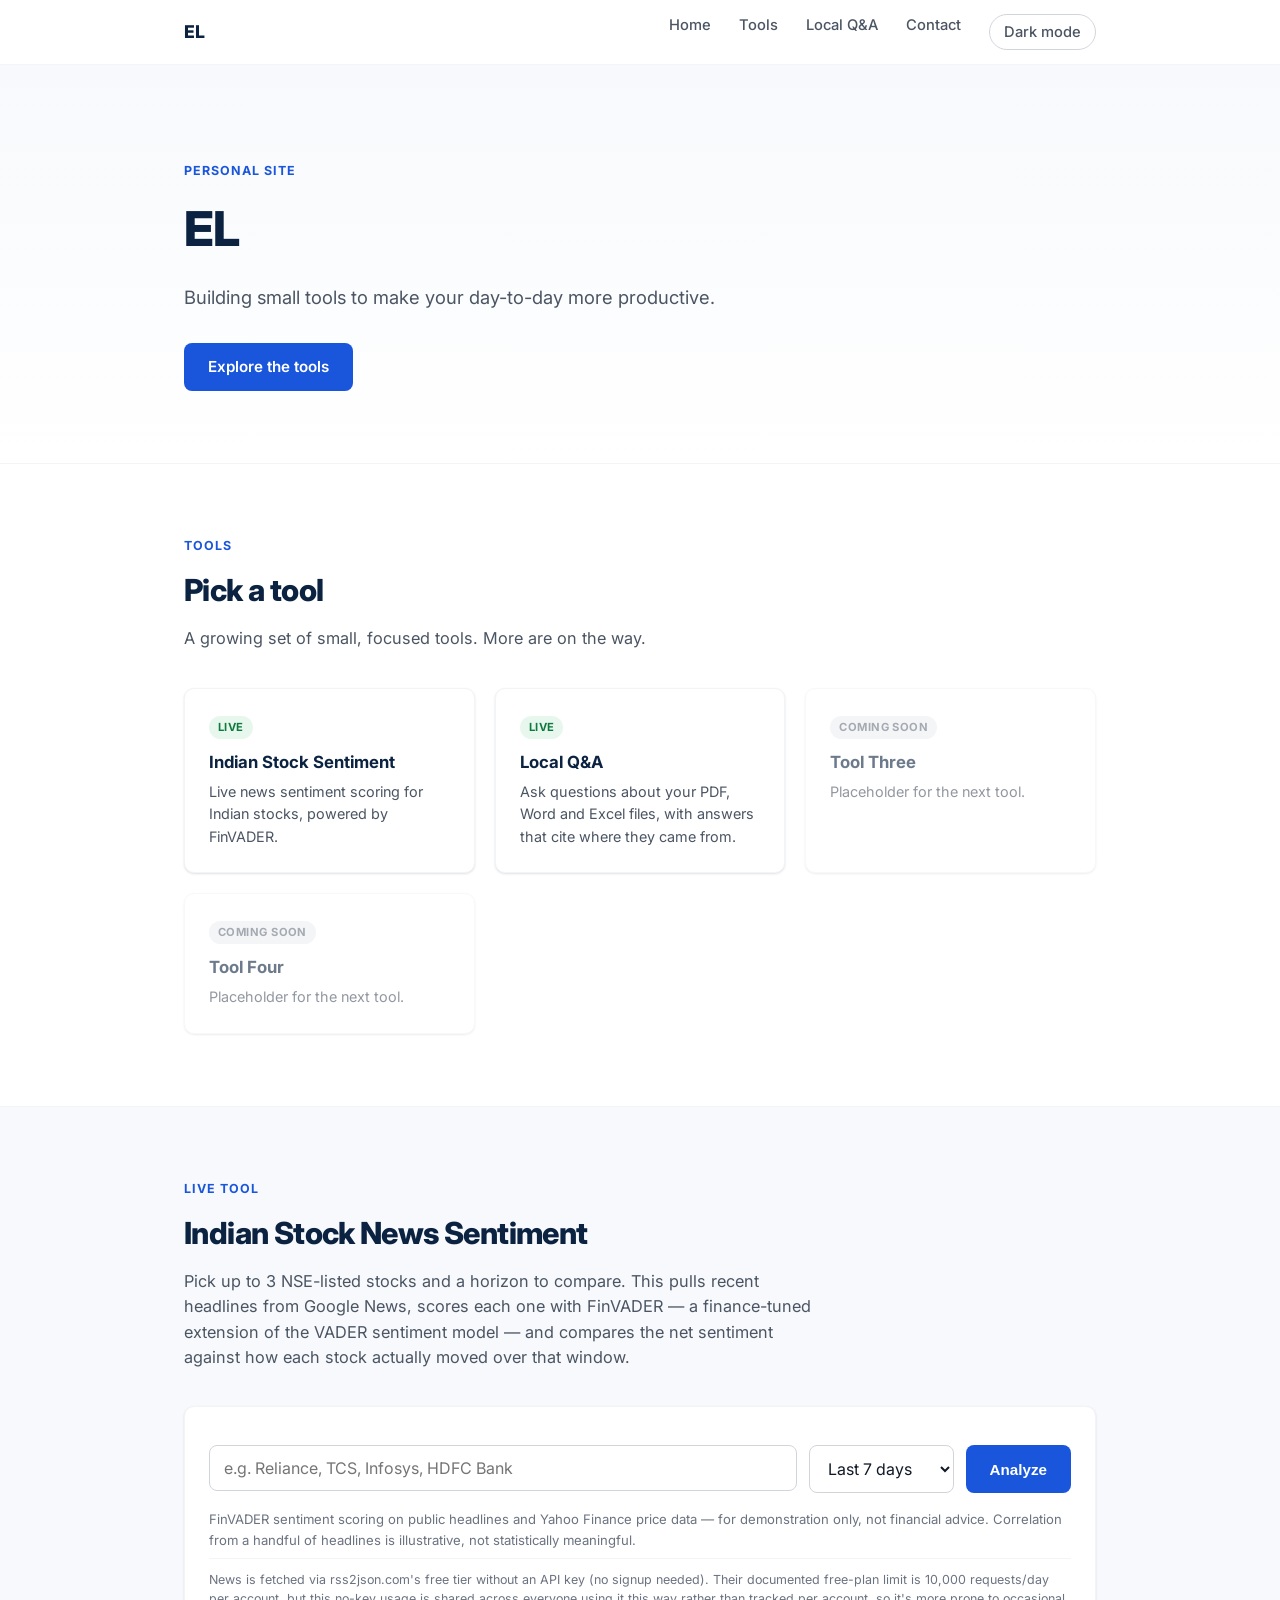
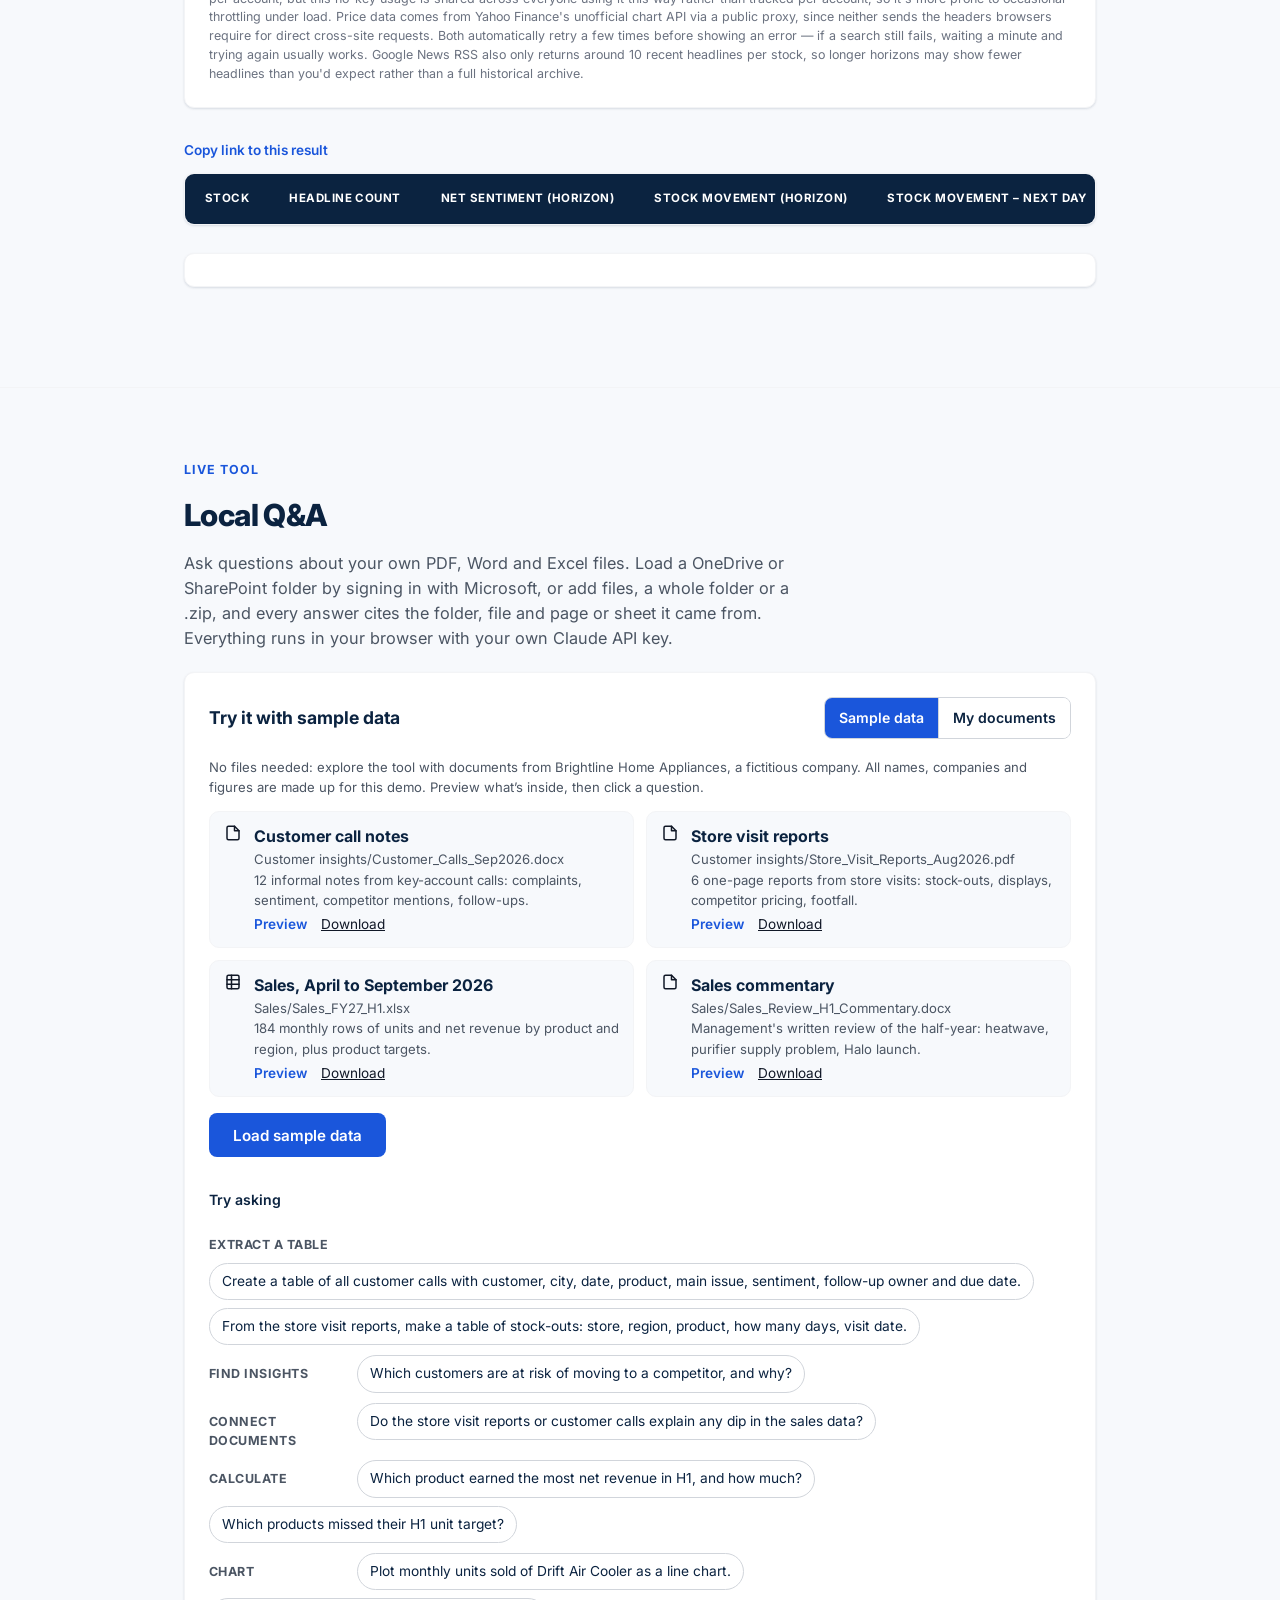
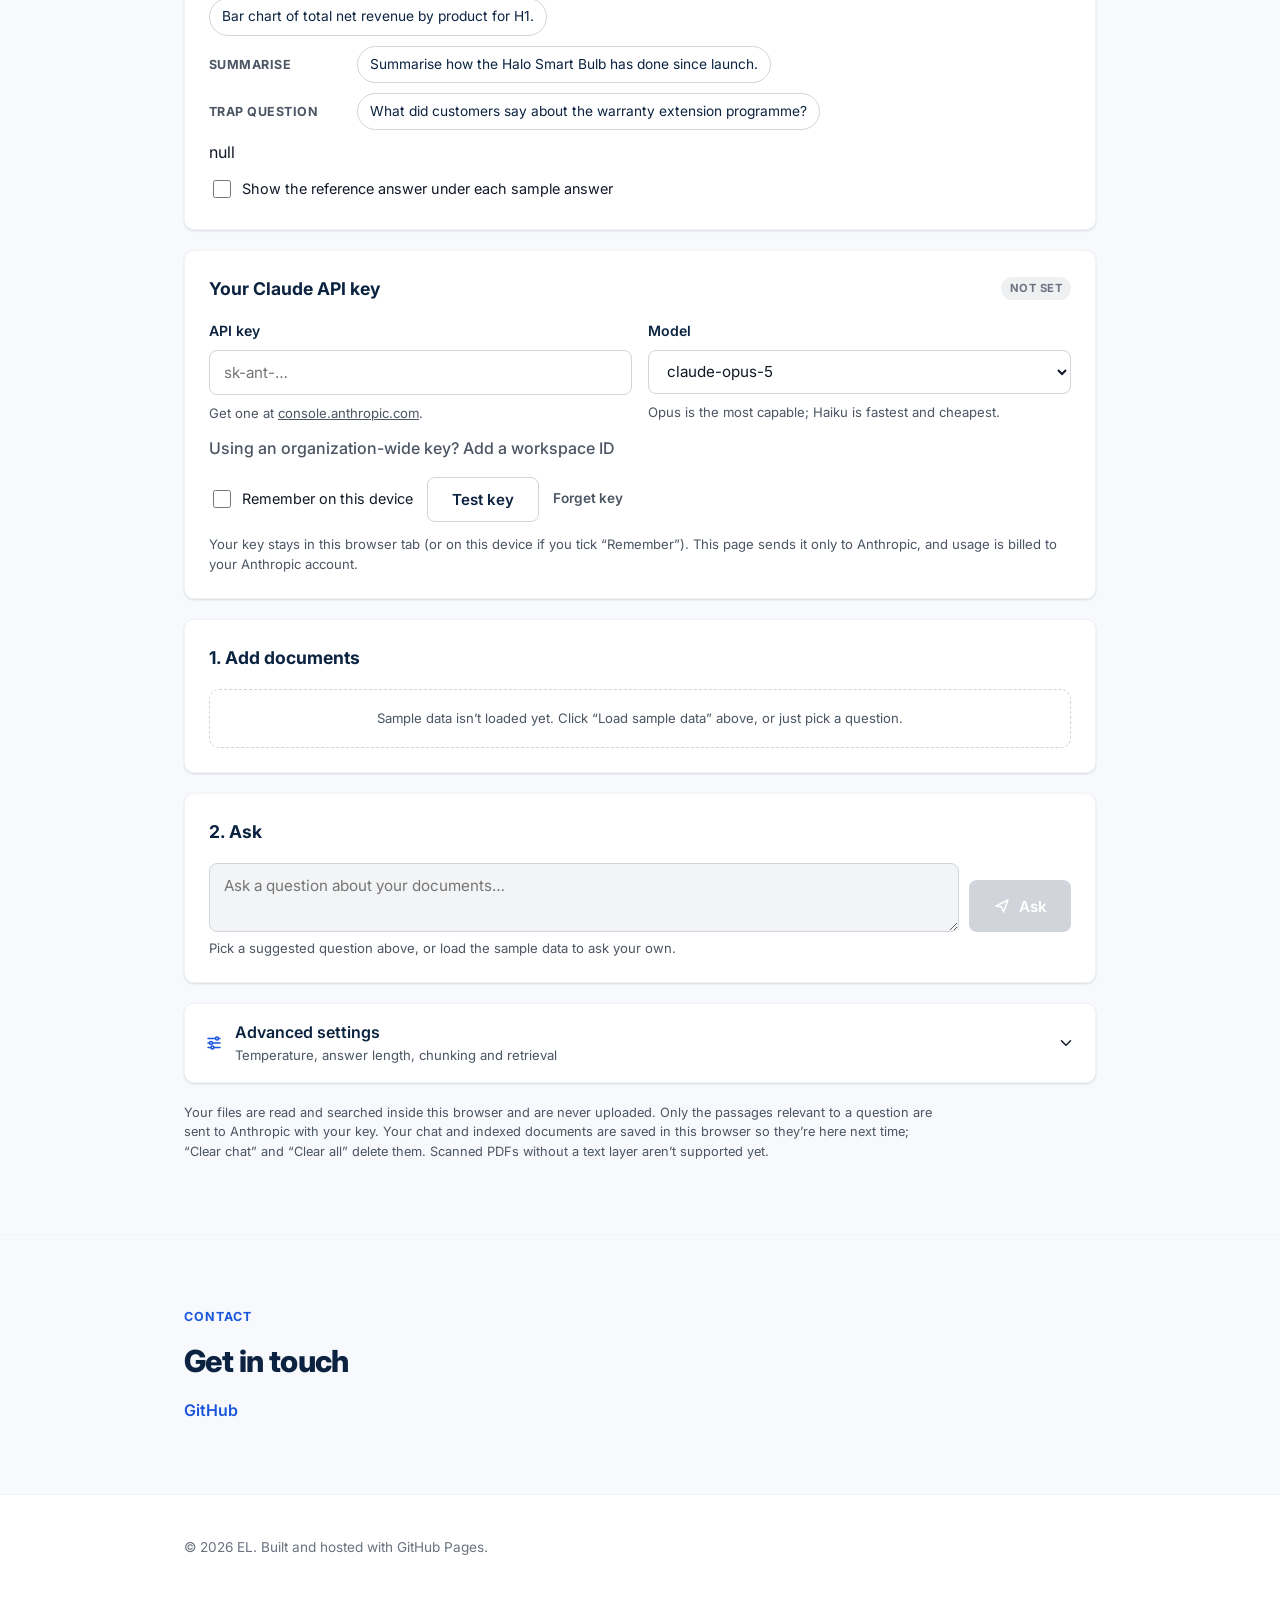
==== commit fccaff5b: "Merge sample data demo Co-Authored-By: Claude Opus 5.5 <noreply@anthropic.com>" ====
--- a/index.html
+++ b/index.html
@@ -191,6 +191,42 @@
       <p class="qa-banner" id="qa-status" role="status" hidden></p>
 
       <div class="qa-stack" id="qa-app">
+        <div class="qa-card qa-sample" id="qa-sample">
+          <div class="qa-card-head qa-wrap">
+            <h3>Try it with sample data</h3>
+            <div class="qa-seg" role="group" aria-label="Which documents to use">
+              <button type="button" data-mode="sample" aria-pressed="true">Sample data</button>
+              <button type="button" data-mode="mine" aria-pressed="false">My documents</button>
+            </div>
+          </div>
+          <div id="qa-sample-body">
+            <p class="qa-help qa-sample-intro" id="qa-sample-intro">No files needed: explore the tool with a fictitious company’s documents. Preview what’s inside, then click a question.</p>
+            <ul class="qa-sample-files" id="qa-sample-files"></ul>
+            <div class="qa-row qa-row-center">
+              <button type="button" class="btn btn-primary" id="qa-sample-load">Load sample data</button>
+              <span class="qa-help" id="qa-sample-status" role="status"></span>
+            </div>
+            <div class="qa-sample-questions" id="qa-sample-questions"></div>
+            <label class="qa-check"><input type="checkbox" id="qa-show-reference"> Show the reference answer under each sample answer</label>
+            <div class="qa-recorder" id="qa-recorder" hidden>
+              <p class="qa-help"><strong>Record sample answers.</strong> Runs every suggested question live with your key (about $1 in total) and downloads <code>recorded.json</code>. Put that file in <code>local-qa/samples/</code> so visitors without a key see real answers.</p>
+              <div class="qa-row qa-row-center">
+                <button type="button" class="btn qa-btn-secondary" id="qa-record">Record answers</button>
+                <span class="qa-help" id="qa-record-status" role="status"></span>
+              </div>
+            </div>
+          </div>
+          <p class="qa-help" id="qa-mine-note" hidden>You’re using your own documents. Switch to <em>Sample data</em> to explore the demo; your documents and chat stay as they are.</p>
+        </div>
+
+        <dialog class="qa-preview" id="qa-preview" aria-labelledby="qa-preview-title">
+          <div class="qa-preview-head">
+            <h3 id="qa-preview-title">Preview</h3>
+            <button type="button" class="qa-icon-btn" id="qa-preview-close" aria-label="Close preview"><svg class="qa-i" aria-hidden="true"><use href="#qa-i-x"/></svg></button>
+          </div>
+          <div class="qa-preview-body" id="qa-preview-body"></div>
+        </dialog>
+
         <div class="qa-card" id="qa-key-card">
           <div class="qa-card-head">
             <h3>Your Claude API key</h3>
@@ -228,6 +264,7 @@
             <h3>1. Add documents</h3>
             <button type="button" class="btn-link qa-muted" id="qa-clear" hidden>Clear all</button>
           </div>
+          <div id="qa-add-controls">
           <div class="qa-grid-2 qa-add-grid">
             <div class="qa-source-box" id="qa-onedrive">
               <div class="qa-row qa-row-center qa-nowrap">
@@ -262,6 +299,7 @@
             </div>
           </div>
           <p class="qa-help qa-tip">No sign-in? Drag your synced OneDrive folder here, or choose <strong>Download</strong> on a folder at onedrive.com and drop the .zip. Subfolders are kept. Files are read in your browser and never uploaded anywhere.</p>
+          </div>
 
           <div class="qa-col qa-progress-wrap" id="qa-progress" hidden>
             <div class="qa-row qa-help qa-between"><span id="qa-progress-label">Indexing</span><span id="qa-progress-count"></span></div>
--- a/styles.css
+++ b/styles.css
@@ -923,7 +923,7 @@
   .qa-reindex { flex-wrap: wrap; }
 }
 .qa-key-actions { margin-top: 16px; }
-.qa-ws-toggle { margin-top: 12px; }
+.qa-ws-toggle { margin-top: 12px; font-size: 0.85rem; }
 .qa-ws { margin-top: 12px; max-width: 420px; }
 .qa-key-note { margin-top: 12px; }
 .qa-add-grid { align-items: stretch; }
@@ -978,3 +978,41 @@
 .qa-chart-actions { gap: 16px; }
 .qa-chart-data summary { cursor: pointer; font-size: 0.85rem; font-weight: 600; color: var(--blue); }
 .qa-chart-data[open] { display: flex; flex-direction: column; gap: 8px; }
+.qa-answer-table { margin: 4px 0 8px; max-height: 480px; }
+
+/* Local Q&A sample data */
+.qa-wrap { flex-wrap: wrap; }
+.qa-seg { display: inline-flex; border: 1px solid var(--gray-300); border-radius: 8px; overflow: hidden; }
+.qa-seg button { font: inherit; font-size: 0.88rem; font-weight: 600; min-height: 40px; padding: 0 14px; border: none; background: var(--bg); color: var(--heading); cursor: pointer; }
+.qa-seg button + button { border-left: 1px solid var(--gray-300); }
+.qa-seg button[aria-pressed="true"] { background: var(--blue); color: #fff; }
+.qa-sample-intro { margin-bottom: 14px; }
+.qa-sample-files { list-style: none; margin: 0 0 16px; padding: 0; display: grid; grid-template-columns: repeat(2, minmax(0, 1fr)); gap: 12px; }
+.qa-sample-files li { display: flex; gap: 12px; align-items: flex-start; padding: 12px 14px; border: 1px solid var(--gray-100); border-radius: var(--radius); background: var(--bg-alt); }
+.qa-sample-files .qa-grow strong { color: var(--heading); }
+.qa-sample-files .qa-file-actions { display: flex; gap: 14px; margin-top: 4px; font-size: 0.85rem; }
+.qa-sample-questions { margin: 18px 0 12px; display: flex; flex-direction: column; gap: 10px; }
+.qa-q-group { display: flex; flex-wrap: wrap; align-items: baseline; gap: 8px; }
+.qa-q-group > span { width: 140px; flex-shrink: 0; font-size: 0.78rem; font-weight: 700; text-transform: uppercase; letter-spacing: 0.04em; color: var(--gray-600); }
+.qa-chip-q { font: inherit; font-size: 0.86rem; text-align: left; padding: 7px 12px; border-radius: 999px; border: 1px solid var(--gray-300); background: var(--bg); color: var(--heading); cursor: pointer; }
+.qa-chip-q:hover { border-color: var(--blue); color: var(--blue); }
+.qa-chip-q .qa-rec-dot { display: inline-block; width: 7px; height: 7px; border-radius: 50%; background: var(--green); margin-right: 6px; vertical-align: 1px; }
+.qa-recorder { margin-top: 14px; padding: 12px 14px; border: 1px dashed var(--gray-300); border-radius: var(--radius); }
+.qa-recorded { margin: 0; font-size: 0.75rem; font-weight: 700; text-transform: uppercase; letter-spacing: 0.04em; color: var(--gray-neutral); }
+.qa-reference { display: none; border-left: 3px solid var(--green); background: var(--green-bg); padding: 8px 12px; border-radius: 6px; font-size: 0.86rem; white-space: pre-line; }
+.qa-show-ref .qa-reference { display: block; }
+.qa-reference strong { display: block; color: var(--green); font-size: 0.75rem; text-transform: uppercase; letter-spacing: 0.04em; margin-bottom: 4px; }
+.qa-calc summary { cursor: pointer; font-size: 0.85rem; font-weight: 600; color: var(--blue); }
+.qa-calc[open] { display: flex; flex-direction: column; gap: 8px; }
+.qa-preview { width: min(860px, calc(100vw - 32px)); max-height: 85vh; padding: 0; border: 1px solid var(--gray-300); border-radius: var(--radius); background: var(--bg); color: var(--ink); box-shadow: 0 12px 40px rgba(11, 35, 64, 0.3); }
+.qa-preview::backdrop { background: rgba(11, 35, 64, 0.45); }
+.qa-preview-head { display: flex; align-items: center; justify-content: space-between; gap: 12px; padding: 12px 16px 12px 20px; border-bottom: 1px solid var(--gray-100); position: sticky; top: 0; background: var(--bg); }
+.qa-preview-head h3 { margin: 0; font-size: 1.05rem; color: var(--heading); }
+.qa-preview-body { padding: 16px 20px 20px; overflow: auto; max-height: calc(85vh - 64px); display: flex; flex-direction: column; gap: 12px; }
+.qa-preview-body h4 { margin: 8px 0 0; font-size: 0.95rem; color: var(--heading); }
+.qa-preview-body p { margin: 0; font-size: 0.9rem; line-height: 1.6; }
+.qa-preview-page { border: 1px solid var(--gray-100); border-radius: 8px; padding: 12px 14px; background: var(--bg-alt); }
+@media (max-width: 640px) {
+  .qa-sample-files { grid-template-columns: minmax(0, 1fr); }
+  .qa-q-group > span { width: 100%; }
+}
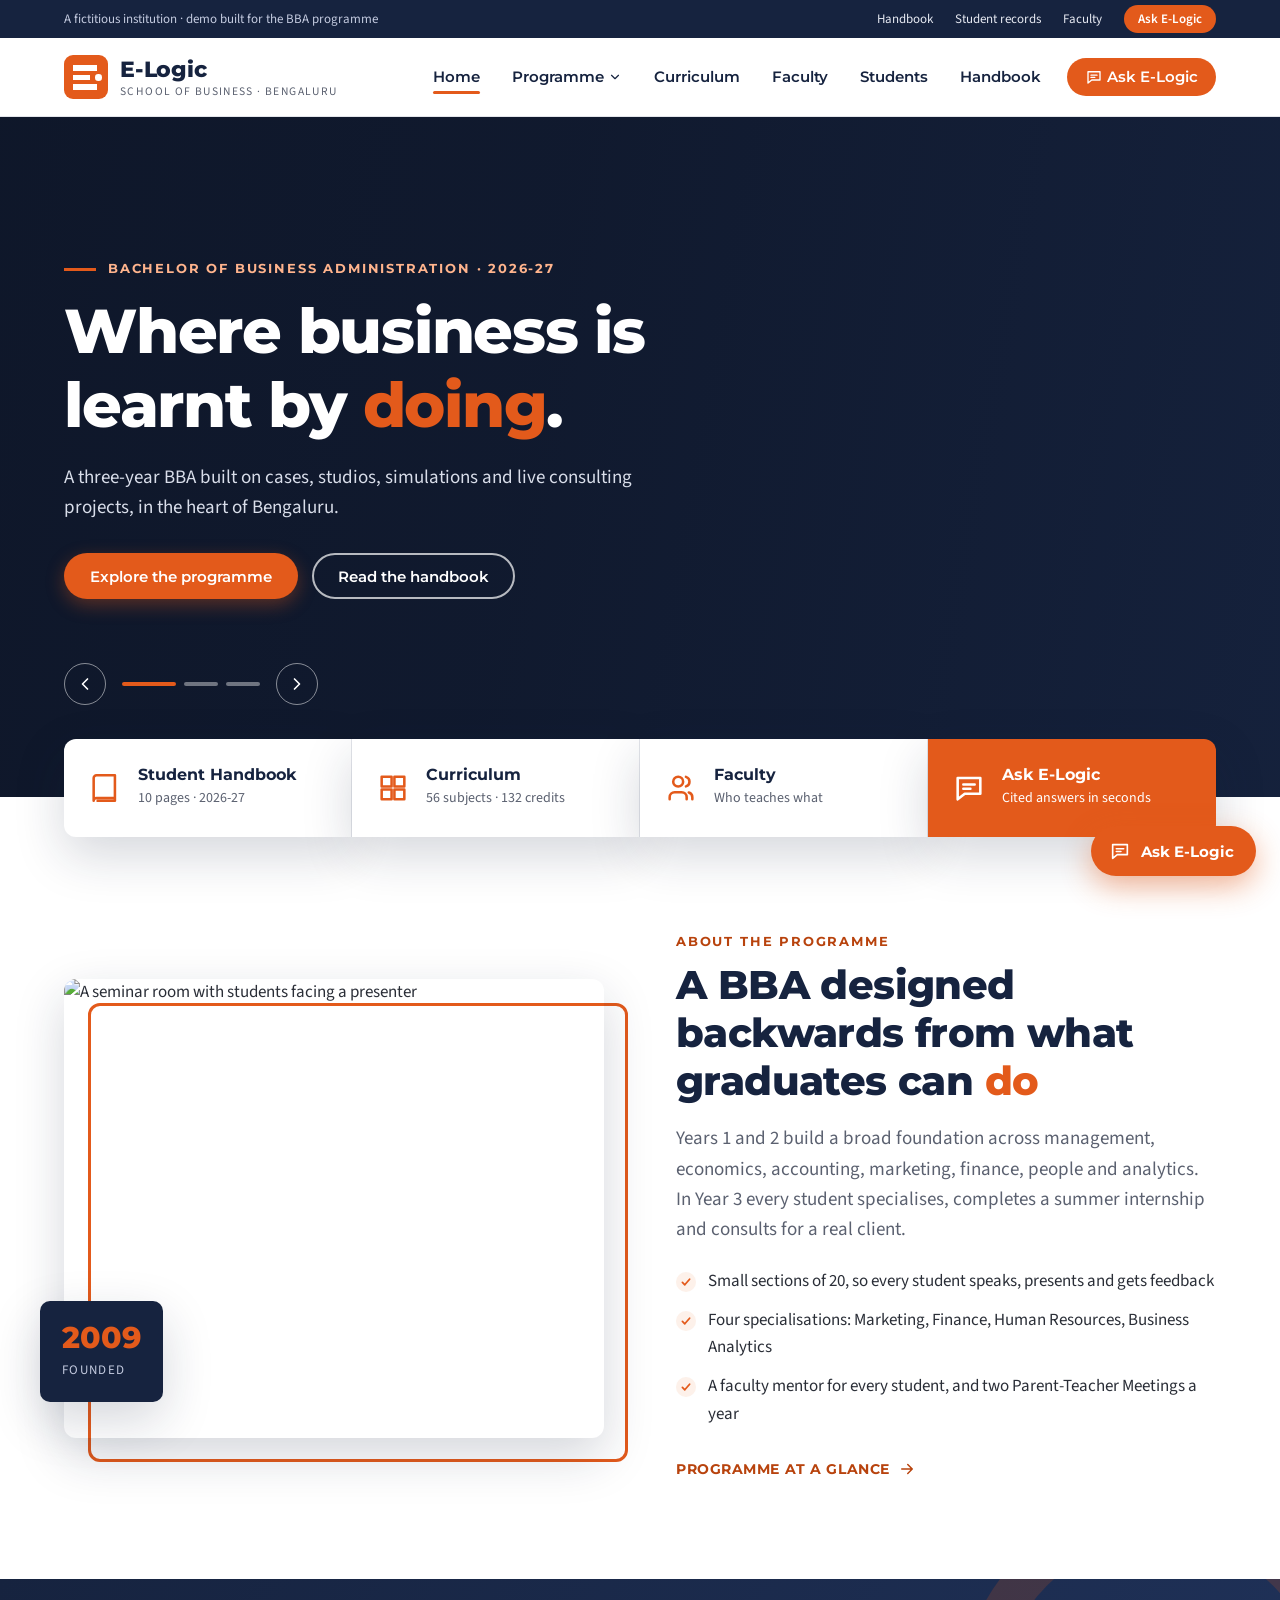
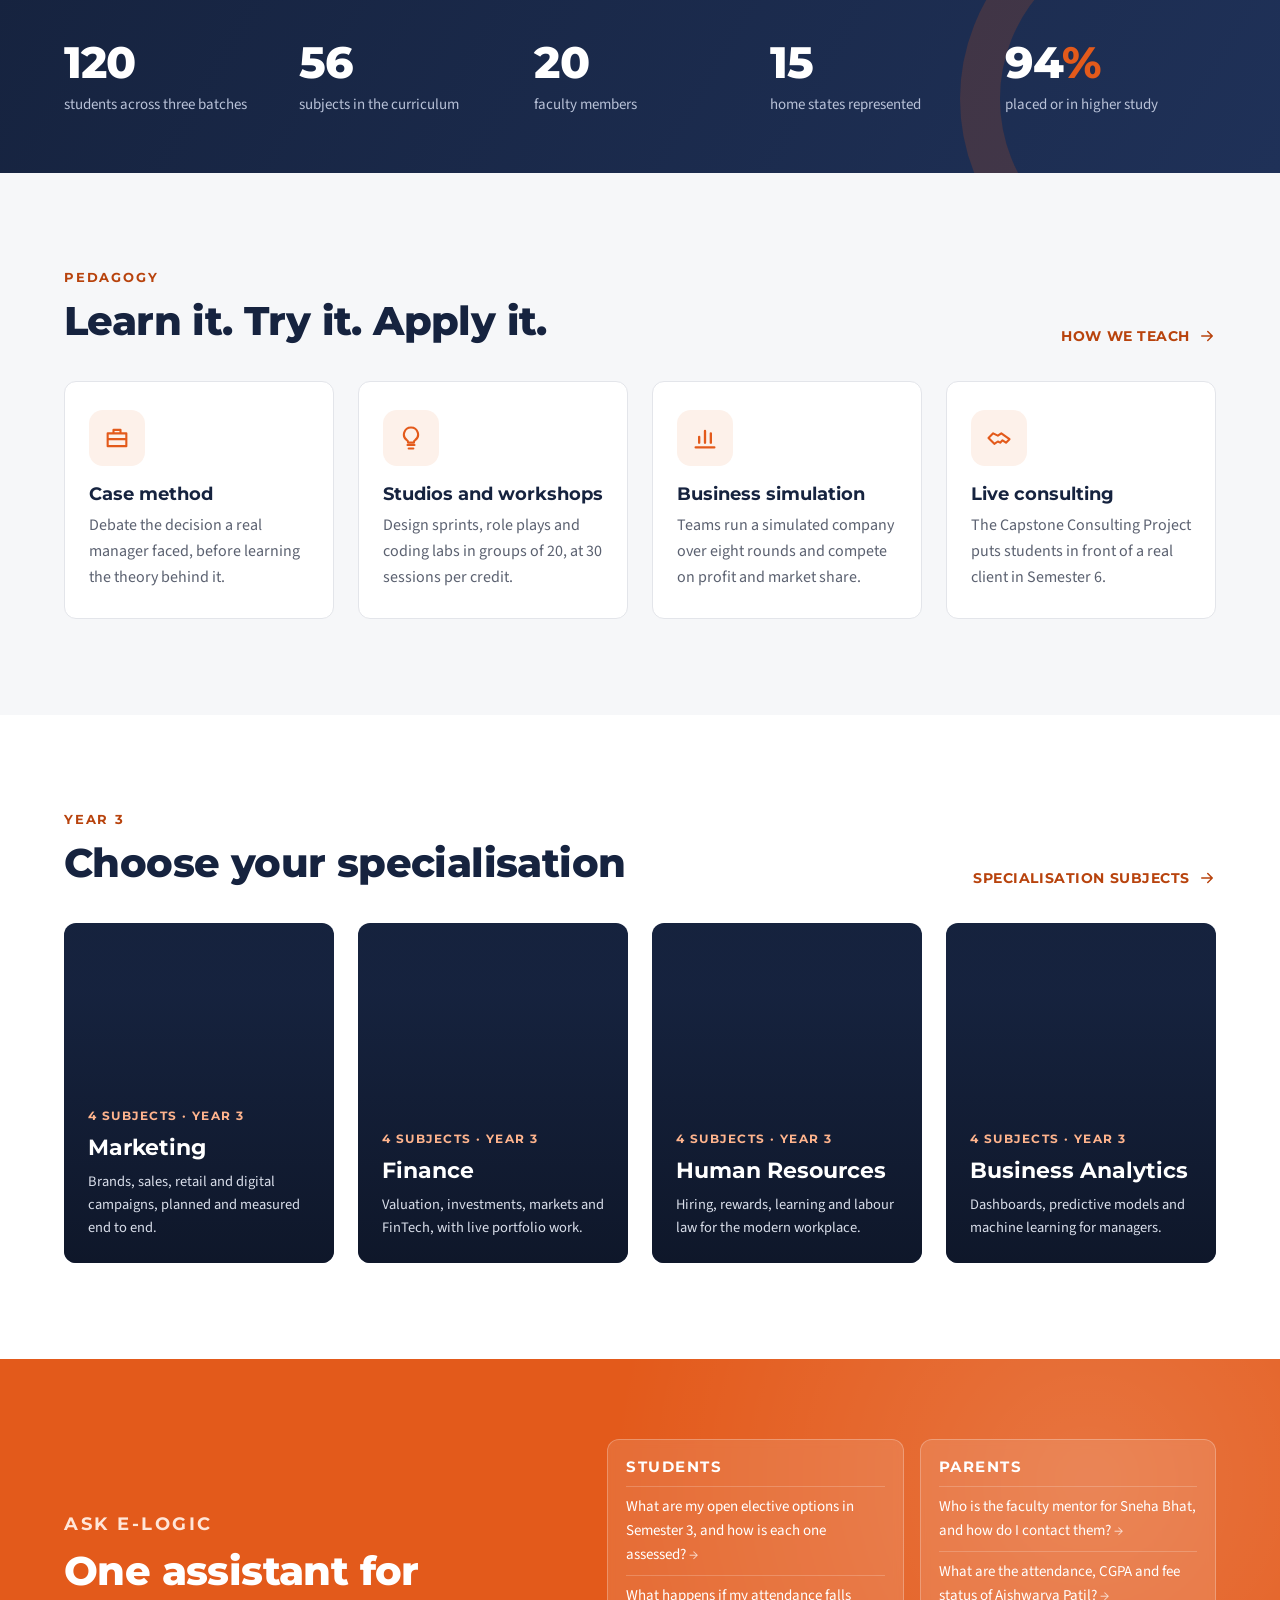
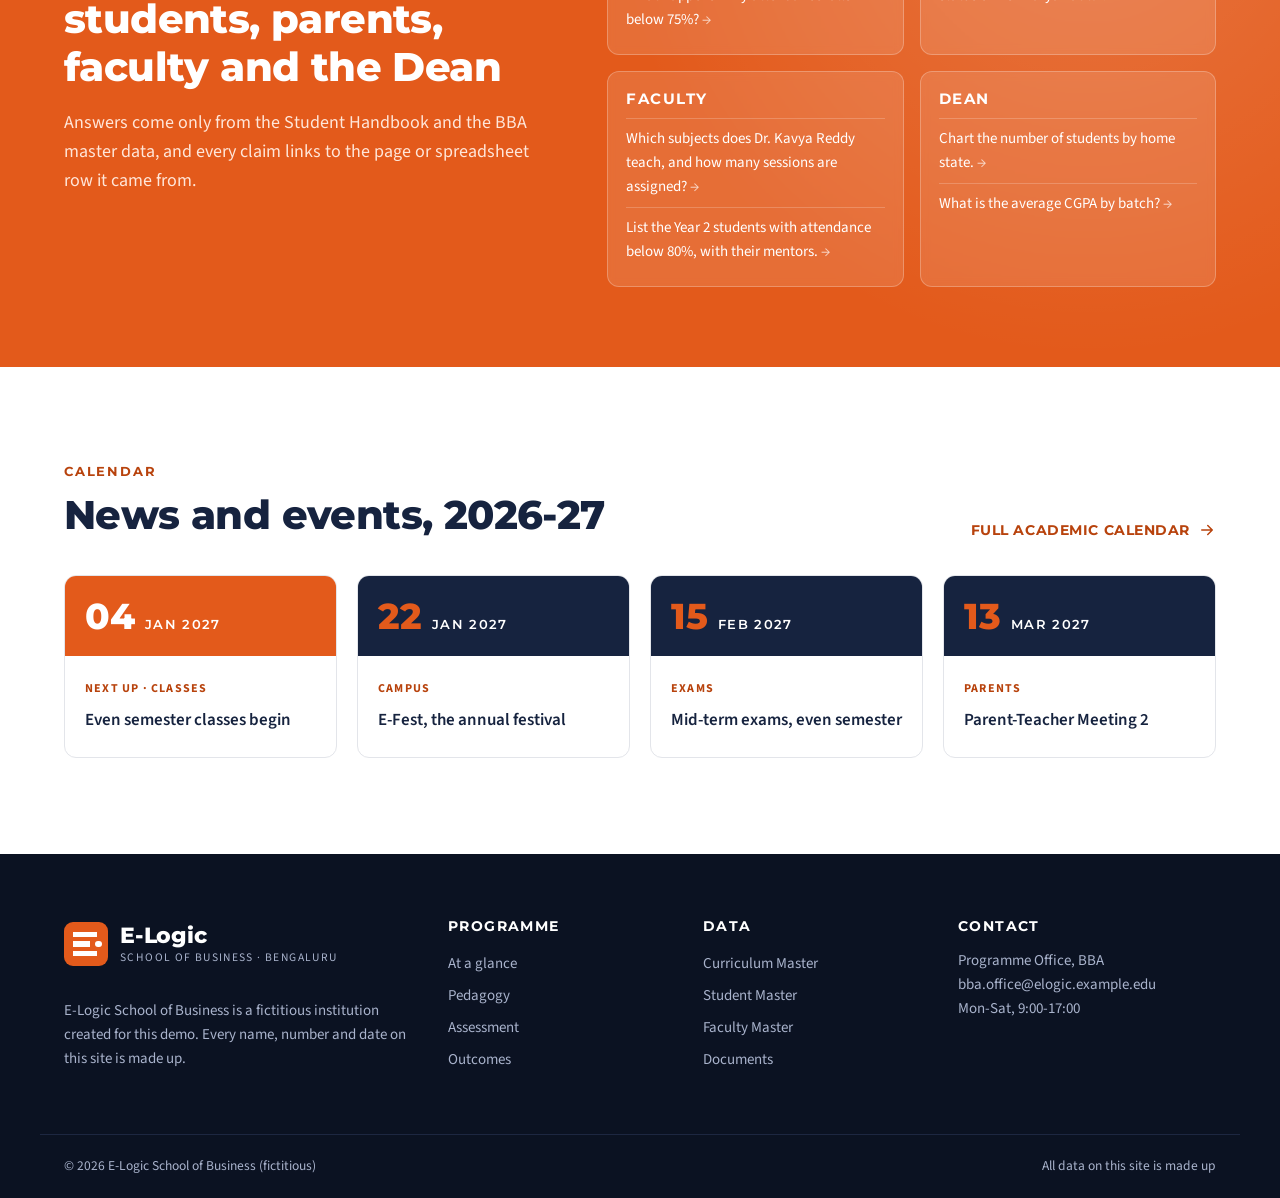
==== commit 07757ce8: "Merge E-Logic BBA site" ====
--- a/index.html
+++ b/index.html
@@ -1,369 +1,14 @@
-<!DOCTYPE html>
+<!doctype html>
 <html lang="en">
 <head>
-<meta charset="UTF-8" />
-<meta name="viewport" content="width=device-width, initial-scale=1.0" />
-<title>EL</title>
-<meta name="description" content="EL — small tools to make your day-to-day more productive." />
-<link rel="preconnect" href="https://fonts.googleapis.com">
-<link rel="preconnect" href="https://fonts.gstatic.com" crossorigin>
-<link href="https://fonts.googleapis.com/css2?family=Inter:wght@400;500;600;700;800&display=swap" rel="stylesheet">
-<link rel="stylesheet" href="styles.css" />
-<script>
-  (function () {
-    try {
-      var saved = localStorage.getItem("theme");
-      if (saved === "dark" || saved === "light") {
-        document.documentElement.setAttribute("data-theme", saved);
-      }
-    } catch (e) {}
-  })();
-</script>
+  <meta charset="utf-8">
+  <meta name="viewport" content="width=device-width, initial-scale=1">
+  <title>E-Logic BBA</title>
+  <meta http-equiv="refresh" content="0; url=elogic-bba/">
+  <link rel="canonical" href="elogic-bba/">
+  <script>location.replace('elogic-bba/' + location.hash);</script>
 </head>
 <body>
-<svg width="0" height="0" style="position:absolute" aria-hidden="true" focusable="false">
-  <symbol id="qa-i-lock" viewBox="0 0 24 24"><rect x="4" y="11" width="16" height="10" rx="2"/><path d="M8 11V7a4 4 0 0 1 8 0v4"/></symbol>
-  <symbol id="qa-i-spark" viewBox="0 0 24 24"><path d="M12 3v4"/><path d="M12 17v4"/><path d="M3 12h4"/><path d="M17 12h4"/><path d="M6 6l2.5 2.5"/><path d="M15.5 15.5L18 18"/><path d="M6 18l2.5-2.5"/><path d="M15.5 8.5L18 6"/></symbol>
-  <symbol id="qa-i-key" viewBox="0 0 24 24"><circle cx="8" cy="15" r="4"/><path d="M11 12l9-9"/><path d="M17 6l3 3"/></symbol>
-  <symbol id="qa-i-cloud" viewBox="0 0 24 24"><path d="M7 18a5 5 0 1 1 .9-9.9A6 6 0 0 1 19 10a4 4 0 0 1-1 8H7z"/></symbol>
-  <symbol id="qa-i-upload" viewBox="0 0 24 24"><path d="M12 16V4"/><path d="M6 10l6-6 6 6"/><path d="M4 20h16"/></symbol>
-  <symbol id="qa-i-file" viewBox="0 0 24 24"><path d="M14 3H6a2 2 0 0 0-2 2v14a2 2 0 0 0 2 2h12a2 2 0 0 0 2-2V9z"/><path d="M14 3v6h6"/></symbol>
-  <symbol id="qa-i-sheet" viewBox="0 0 24 24"><rect x="4" y="3" width="16" height="18" rx="2"/><path d="M4 9h16"/><path d="M4 15h16"/><path d="M10 3v18"/></symbol>
-  <symbol id="qa-i-folder" viewBox="0 0 24 24"><path d="M3 7a2 2 0 0 1 2-2h4l2 2h8a2 2 0 0 1 2 2v8a2 2 0 0 1-2 2H5a2 2 0 0 1-2-2z"/></symbol>
-  <symbol id="qa-i-alert" viewBox="0 0 24 24"><circle cx="12" cy="12" r="9"/><path d="M12 8v5"/><path d="M12 16.5v.01"/></symbol>
-  <symbol id="qa-i-info" viewBox="0 0 24 24"><circle cx="12" cy="12" r="9"/><path d="M12 11v5"/><path d="M12 7.5v.01"/></symbol>
-  <symbol id="qa-i-x" viewBox="0 0 24 24"><path d="M6 6l12 12"/><path d="M18 6L6 18"/></symbol>
-  <symbol id="qa-i-send" viewBox="0 0 24 24"><path d="M4 12l16-8-6 16-3-7z"/></symbol>
-  <symbol id="qa-i-up" viewBox="0 0 24 24"><path d="M6 15l6-6 6 6"/></symbol>
-  <symbol id="qa-i-down" viewBox="0 0 24 24"><path d="M6 9l6 6 6-6"/></symbol>
-  <symbol id="qa-i-search" viewBox="0 0 24 24"><circle cx="11" cy="11" r="7"/><path d="M20 20l-3.5-3.5"/><path d="M8 11h6"/></symbol>
-  <symbol id="qa-i-sliders" viewBox="0 0 24 24"><path d="M4 6h10"/><path d="M18 6h2"/><circle cx="16" cy="6" r="2"/><path d="M4 18h4"/><path d="M12 18h8"/><circle cx="10" cy="18" r="2"/><path d="M4 12h2"/><path d="M10 12h10"/><circle cx="8" cy="12" r="2"/></symbol>
-  <symbol id="qa-i-refresh" viewBox="0 0 24 24"><path d="M20 11a8 8 0 0 0-14.9-3"/><path d="M4 4v4h4"/><path d="M4 13a8 8 0 0 0 14.9 3"/><path d="M20 20v-4h-4"/></symbol>
-</svg>
-
-<header class="site-header">
-  <div class="container header-inner">
-    <a href="#home" class="brand">EL</a>
-    <nav class="nav">
-      <a href="#home">Home</a>
-      <a href="#tools">Tools</a>
-      <a href="#local-qa">Local Q&amp;A</a>
-      <a href="#contact">Contact</a>
-      <button id="theme-toggle" class="theme-toggle" type="button" aria-label="Toggle dark mode">Dark mode</button>
-    </nav>
-  </div>
-</header>
-
-<main>
-  <section id="home" class="hero">
-    <div class="container">
-      <p class="eyebrow">Personal Site</p>
-      <h1>EL</h1>
-      <p class="lead">Building small tools to make your day-to-day more productive.</p>
-      <a href="#tools" class="btn btn-primary">Explore the tools</a>
-    </div>
-  </section>
-
-  <section id="tools" class="section tools-section">
-    <div class="container">
-      <p class="eyebrow">Tools</p>
-      <h2>Pick a tool</h2>
-      <p class="section-lead">
-        A growing set of small, focused tools. More are on the way.
-      </p>
-      <div class="tile-grid">
-        <a href="#sentiment" class="tile tile-live">
-          <span class="tile-badge tile-badge-live">Live</span>
-          <h3>Indian Stock Sentiment</h3>
-          <p>Live news sentiment scoring for Indian stocks, powered by FinVADER.</p>
-        </a>
-        <a href="#local-qa" class="tile tile-live">
-          <span class="tile-badge tile-badge-live">Live</span>
-          <h3>Local Q&amp;A</h3>
-          <p>Ask questions about your PDF, Word and Excel files, with answers that cite where they came from.</p>
-        </a>
-        <div class="tile tile-placeholder">
-          <span class="tile-badge">Coming soon</span>
-          <h3>Tool Three</h3>
-          <p>Placeholder for the next tool.</p>
-        </div>
-        <div class="tile tile-placeholder">
-          <span class="tile-badge">Coming soon</span>
-          <h3>Tool Four</h3>
-          <p>Placeholder for the next tool.</p>
-        </div>
-      </div>
-    </div>
-  </section>
-
-  <section id="sentiment" class="section sentiment-section">
-    <div class="container">
-      <p class="eyebrow">Live Tool</p>
-      <h2>Indian Stock News Sentiment</h2>
-      <p class="section-lead">
-        Pick up to 3 NSE-listed stocks and a horizon to compare. This pulls recent headlines from Google
-        News, scores each one with FinVADER — a finance-tuned extension of the VADER sentiment model — and
-        compares the net sentiment against how each stock actually moved over that window.
-      </p>
-
-      <div class="search-card">
-        <ul class="stock-chips" id="stock-chips" hidden></ul>
-        <form id="sentiment-form" autocomplete="off">
-          <div class="autocomplete" id="autocomplete-wrap">
-            <input
-              id="stock-input"
-              type="text"
-              placeholder="e.g. Reliance, TCS, Infosys, HDFC Bank"
-              aria-label="Add an Indian stock or company name (up to 3)"
-              role="combobox"
-              aria-expanded="false"
-              aria-autocomplete="list"
-              aria-controls="suggestion-list"
-            />
-            <ul class="suggestion-list" id="suggestion-list" role="listbox" hidden></ul>
-          </div>
-          <select id="horizon-select" aria-label="Horizon in days">
-            <option value="7" selected>Last 7 days</option>
-            <option value="14">Last 14 days</option>
-            <option value="30">Last 30 days</option>
-          </select>
-          <button type="submit" class="btn btn-primary" id="search-btn">Analyze</button>
-        </form>
-        <p class="input-error" id="input-error" hidden></p>
-        <p class="disclaimer">
-          FinVADER sentiment scoring on public headlines and Yahoo Finance price data — for demonstration
-          only, not financial advice. Correlation from a handful of headlines is illustrative, not
-          statistically meaningful.
-        </p>
-        <p class="footnote">
-          News is fetched via rss2json.com's free tier without an API key (no signup needed). Their
-          documented free-plan limit is 10,000 requests/day per account, but this no-key usage is
-          shared across everyone using it this way rather than tracked per account, so it's more prone
-          to occasional throttling under load. Price data comes from Yahoo Finance's unofficial chart API
-          via a public proxy, since neither sends the headers browsers require for direct cross-site
-          requests. Both automatically retry a few times before showing an error — if a search still
-          fails, waiting a minute and trying again usually works. Google News RSS also only returns
-          around 10 recent headlines per stock, so longer horizons may show fewer headlines than you'd
-          expect rather than a full historical archive.
-        </p>
-      </div>
-
-      <div id="results" class="results" hidden>
-        <div class="results-toolbar">
-          <button type="button" class="btn-link" id="copy-link-btn">Copy link to this result</button>
-          <span class="copy-link-confirm" id="copy-link-confirm" hidden>Link copied</span>
-        </div>
-        <div class="summary-table-wrap">
-          <table class="summary-table">
-            <thead>
-              <tr>
-                <th>Stock</th>
-                <th>Headline Count</th>
-                <th>Net Sentiment (horizon)</th>
-                <th>Stock movement (horizon)</th>
-                <th>Stock movement – Next day</th>
-              </tr>
-            </thead>
-            <tbody id="summary-body"></tbody>
-          </table>
-        </div>
-        <p class="summary-note" id="summary-note" hidden></p>
-        <div class="chart-card" id="price-chart"></div>
-        <div id="article-groups"></div>
-      </div>
-
-      <div id="status" class="status" hidden></div>
-    </div>
-  </section>
-
-  <section id="local-qa" class="section qa-section">
-    <div class="container qa-stack">
-      <div>
-        <p class="eyebrow">Live Tool</p>
-        <h2>Local Q&amp;A</h2>
-        <p class="section-lead qa-lead">
-          Ask questions about your own PDF, Word and Excel files. Load a OneDrive or SharePoint folder
-          by signing in with Microsoft, or add files, a whole folder or a .zip, and every answer cites the
-          folder, file and page or sheet it came from. Everything runs in your browser with your own Claude API key.
-        </p>
-      </div>
-
-      <p class="qa-banner" id="qa-status" role="status" hidden></p>
-
-      <div class="qa-stack" id="qa-app">
-        <div class="qa-card qa-sample" id="qa-sample">
-          <div class="qa-card-head qa-wrap">
-            <h3>Try it with sample data</h3>
-            <div class="qa-seg" role="group" aria-label="Which documents to use">
-              <button type="button" data-mode="sample" aria-pressed="true">Sample data</button>
-              <button type="button" data-mode="mine" aria-pressed="false">My documents</button>
-            </div>
-          </div>
-          <div id="qa-sample-body">
-            <p class="qa-help qa-sample-intro" id="qa-sample-intro">No files needed: explore the tool with a fictitious company’s documents. Preview what’s inside, then click a question.</p>
-            <ul class="qa-sample-files" id="qa-sample-files"></ul>
-            <div class="qa-row qa-row-center">
-              <button type="button" class="btn btn-primary" id="qa-sample-load">Load sample data</button>
-              <span class="qa-help" id="qa-sample-status" role="status"></span>
-            </div>
-            <div class="qa-sample-questions" id="qa-sample-questions"></div>
-            <label class="qa-check"><input type="checkbox" id="qa-show-reference"> Show the reference answer under each sample answer</label>
-            <div class="qa-recorder" id="qa-recorder" hidden>
-              <p class="qa-help"><strong>Record sample answers.</strong> Runs every suggested question live with your key (about $1 in total) and downloads <code>recorded.json</code>. Put that file in <code>local-qa/samples/</code> so visitors without a key see real answers.</p>
-              <div class="qa-row qa-row-center">
-                <button type="button" class="btn qa-btn-secondary" id="qa-record">Record answers</button>
-                <span class="qa-help" id="qa-record-status" role="status"></span>
-              </div>
-            </div>
-          </div>
-          <p class="qa-help" id="qa-mine-note" hidden>You’re using your own documents. Switch to <em>Sample data</em> to explore the demo; your documents and chat stay as they are.</p>
-        </div>
-
-        <dialog class="qa-preview" id="qa-preview" aria-labelledby="qa-preview-title">
-          <div class="qa-preview-head">
-            <h3 id="qa-preview-title">Preview</h3>
-            <button type="button" class="qa-icon-btn" id="qa-preview-close" aria-label="Close preview"><svg class="qa-i" aria-hidden="true"><use href="#qa-i-x"/></svg></button>
-          </div>
-          <div class="qa-preview-body" id="qa-preview-body"></div>
-        </dialog>
-
-        <div class="qa-card" id="qa-key-card">
-          <div class="qa-card-head">
-            <h3>Your Claude API key</h3>
-            <span class="qa-badge" id="qa-key-badge">Not set</span>
-          </div>
-          <div class="qa-grid-2">
-            <div class="qa-col">
-              <label class="qa-label" for="qa-api-key">API key</label>
-              <input id="qa-api-key" class="qa-field" type="password" placeholder="sk-ant-…" autocomplete="off" spellcheck="false">
-              <p class="qa-help">Get one at <a href="https://console.anthropic.com/settings/keys" target="_blank" rel="noopener">console.anthropic.com</a>.</p>
-            </div>
-            <div class="qa-col">
-              <label class="qa-label" for="qa-model">Model</label>
-              <select id="qa-model" class="qa-field"></select>
-              <p class="qa-help">Opus is the most capable; Haiku is fastest and cheapest.</p>
-            </div>
-          </div>
-          <button type="button" class="btn-link qa-muted qa-inline-link qa-ws-toggle" id="qa-ws-toggle">Using an organization-wide key? Add a workspace ID</button>
-          <div class="qa-col qa-ws" id="qa-ws-wrap" hidden>
-            <label class="qa-label" for="qa-workspace">Workspace ID</label>
-            <input id="qa-workspace" class="qa-field" type="text" placeholder="wrkspc_…" autocomplete="off" spellcheck="false">
-            <p class="qa-help">Only needed if your key isn’t tied to a workspace. Find it at console.anthropic.com → Settings → Workspaces (click the workspace; the ID starts with <code>wrkspc_</code>).</p>
-          </div>
-          <div class="qa-row qa-row-center qa-key-actions">
-            <label class="qa-check"><input type="checkbox" id="qa-remember-key"> Remember on this device</label>
-            <button type="button" class="btn qa-btn-secondary" id="qa-test-key">Test key</button>
-            <button type="button" class="btn-link qa-muted" id="qa-forget-key">Forget key</button>
-            <span class="qa-help" id="qa-key-status" role="status"></span>
-          </div>
-          <p class="qa-help qa-key-note">Your key stays in this browser tab (or on this device if you tick “Remember”). This page sends it only to Anthropic, and usage is billed to your Anthropic account.</p>
-        </div>
-
-        <div class="qa-card">
-          <div class="qa-card-head">
-            <h3>1. Add documents</h3>
-            <button type="button" class="btn-link qa-muted" id="qa-clear" hidden>Clear all</button>
-          </div>
-          <div id="qa-add-controls">
-          <div class="qa-grid-2 qa-add-grid">
-            <div class="qa-source-box" id="qa-onedrive">
-              <div class="qa-row qa-row-center qa-nowrap">
-                <svg class="qa-i qa-accent" aria-hidden="true"><use href="#qa-i-cloud"/></svg>
-                <span class="qa-label qa-flex-1">OneDrive or SharePoint folder</span>
-                <span class="qa-badge qa-badge-ok" id="qa-od-badge" hidden>Signed in</span>
-              </div>
-              <div class="qa-col" id="qa-od-signed-out">
-                <button type="button" class="btn qa-btn-secondary" id="qa-od-signin">Sign in with Microsoft</button>
-                <p class="qa-help" id="qa-od-note">Work or school account. Read-only access; files are read in your browser.</p>
-              </div>
-              <form class="qa-col" id="qa-od-signed-in" hidden>
-                <label class="qa-help" for="qa-od-folder">Share link, or a path in your OneDrive such as /Documents/Reports. Subfolders are included.</label>
-                <div class="qa-row">
-                  <input id="qa-od-folder" class="qa-field" type="text" autocomplete="off" spellcheck="false" placeholder="/Documents/Reports">
-                  <button type="submit" class="btn qa-btn-secondary" id="qa-od-load">Load</button>
-                </div>
-                <p class="qa-help"><span id="qa-od-account"></span> · <button type="button" class="btn-link qa-muted qa-inline-link" id="qa-od-signout">Sign out</button></p>
-              </form>
-              <p class="qa-error" id="qa-od-error" hidden></p>
-            </div>
-            <div class="qa-drop" id="qa-drop">
-              <svg class="qa-i qa-i-lg" aria-hidden="true"><use href="#qa-i-upload"/></svg>
-              <strong>Drop files or a whole folder here</strong>
-              <span class="qa-help">
-                or <label class="qa-linklike" for="qa-file-input">choose files</label> ·
-                <label class="qa-linklike" for="qa-folder-input">choose a folder</label>
-              </span>
-              <span class="qa-help qa-small" id="qa-limits">.pdf, .docx, .xlsx and .zip</span>
-              <input id="qa-file-input" class="qa-sr-only" type="file" multiple accept=".pdf,.docx,.xlsx,.xlsm,.zip">
-              <input id="qa-folder-input" class="qa-sr-only" type="file" webkitdirectory multiple>
-            </div>
-          </div>
-          <p class="qa-help qa-tip">No sign-in? Drag your synced OneDrive folder here, or choose <strong>Download</strong> on a folder at onedrive.com and drop the .zip. Subfolders are kept. Files are read in your browser and never uploaded anywhere.</p>
-          </div>
-
-          <div class="qa-col qa-progress-wrap" id="qa-progress" hidden>
-            <div class="qa-row qa-help qa-between"><span id="qa-progress-label">Indexing</span><span id="qa-progress-count"></span></div>
-            <div class="qa-progress" role="progressbar" aria-label="Indexing progress" aria-valuemin="0" aria-valuemax="100" id="qa-progress-bar"><span></span></div>
-          </div>
-          <p class="qa-help qa-empty" id="qa-empty">No documents yet.</p>
-          <ul class="qa-files" id="qa-files" hidden></ul>
-        </div>
-
-        <div class="qa-card">
-          <div class="qa-card-head"><h3>2. Ask</h3><button type="button" class="btn-link qa-muted" id="qa-clear-chat" hidden>Clear chat</button></div>
-          <div class="qa-transcript" id="qa-transcript" aria-live="polite" hidden></div>
-          <form class="qa-composer" id="qa-ask-form">
-            <label class="qa-sr-only" for="qa-question">Your question</label>
-            <textarea id="qa-question" class="qa-field" rows="2" maxlength="2000" placeholder="Ask a question about your documents…" disabled></textarea>
-            <button type="submit" class="btn btn-primary" id="qa-ask" disabled>
-              <svg class="qa-i" aria-hidden="true"><use href="#qa-i-send"/></svg><span class="qa-hide-sm">Ask</span>
-            </button>
-          </form>
-          <p class="qa-help qa-hint" id="qa-ask-hint">Add at least one document to start asking.</p>
-        </div>
-
-        <div>
-          <button type="button" class="qa-card qa-adv-toggle" id="qa-adv-toggle" aria-expanded="false" aria-controls="qa-adv-panel">
-            <svg class="qa-i qa-accent" aria-hidden="true"><use href="#qa-i-sliders"/></svg>
-            <span class="qa-grow"><span class="qa-title">Advanced settings</span><span class="qa-help">Temperature, answer length, chunking and retrieval</span></span>
-            <svg class="qa-i qa-chevron" aria-hidden="true"><use href="#qa-i-down"/></svg>
-          </button>
-          <div class="qa-card qa-adv-panel" id="qa-adv-panel" hidden>
-            <div class="qa-reindex" id="qa-reindex" hidden>
-              <svg class="qa-i qa-accent" aria-hidden="true"><use href="#qa-i-refresh"/></svg>
-              <p>Indexing settings changed. Re-index your documents to apply them.</p>
-              <button type="button" class="btn btn-primary" id="qa-reindex-btn">Re-index now</button>
-            </div>
-            <div id="qa-settings"></div>
-            <div class="qa-row qa-end">
-              <button type="button" class="btn qa-btn-secondary" id="qa-reset">Reset to defaults</button>
-            </div>
-          </div>
-        </div>
-
-        <p class="qa-help qa-privacy" id="qa-privacy"></p>
-      </div>
-    </div>
-  </section>
-
-  <section id="contact" class="section contact-section">
-    <div class="container">
-      <p class="eyebrow">Contact</p>
-      <h2>Get in touch</h2>
-      <div class="contact-links">
-        <a href="https://github.com/ng-04" target="_blank" rel="noopener">GitHub</a>
-      </div>
-    </div>
-  </section>
-</main>
-
-<footer class="site-footer">
-  <div class="container">
-    <p>&copy; <span id="year"></span> EL. Built and hosted with GitHub Pages.</p>
-  </div>
-</footer>
-
-<script type="module" src="script.js"></script>
-<script type="module" src="local-qa/qa.js"></script>
+  <p><a href="elogic-bba/">Continue to E-Logic School of Business</a></p>
 </body>
 </html>
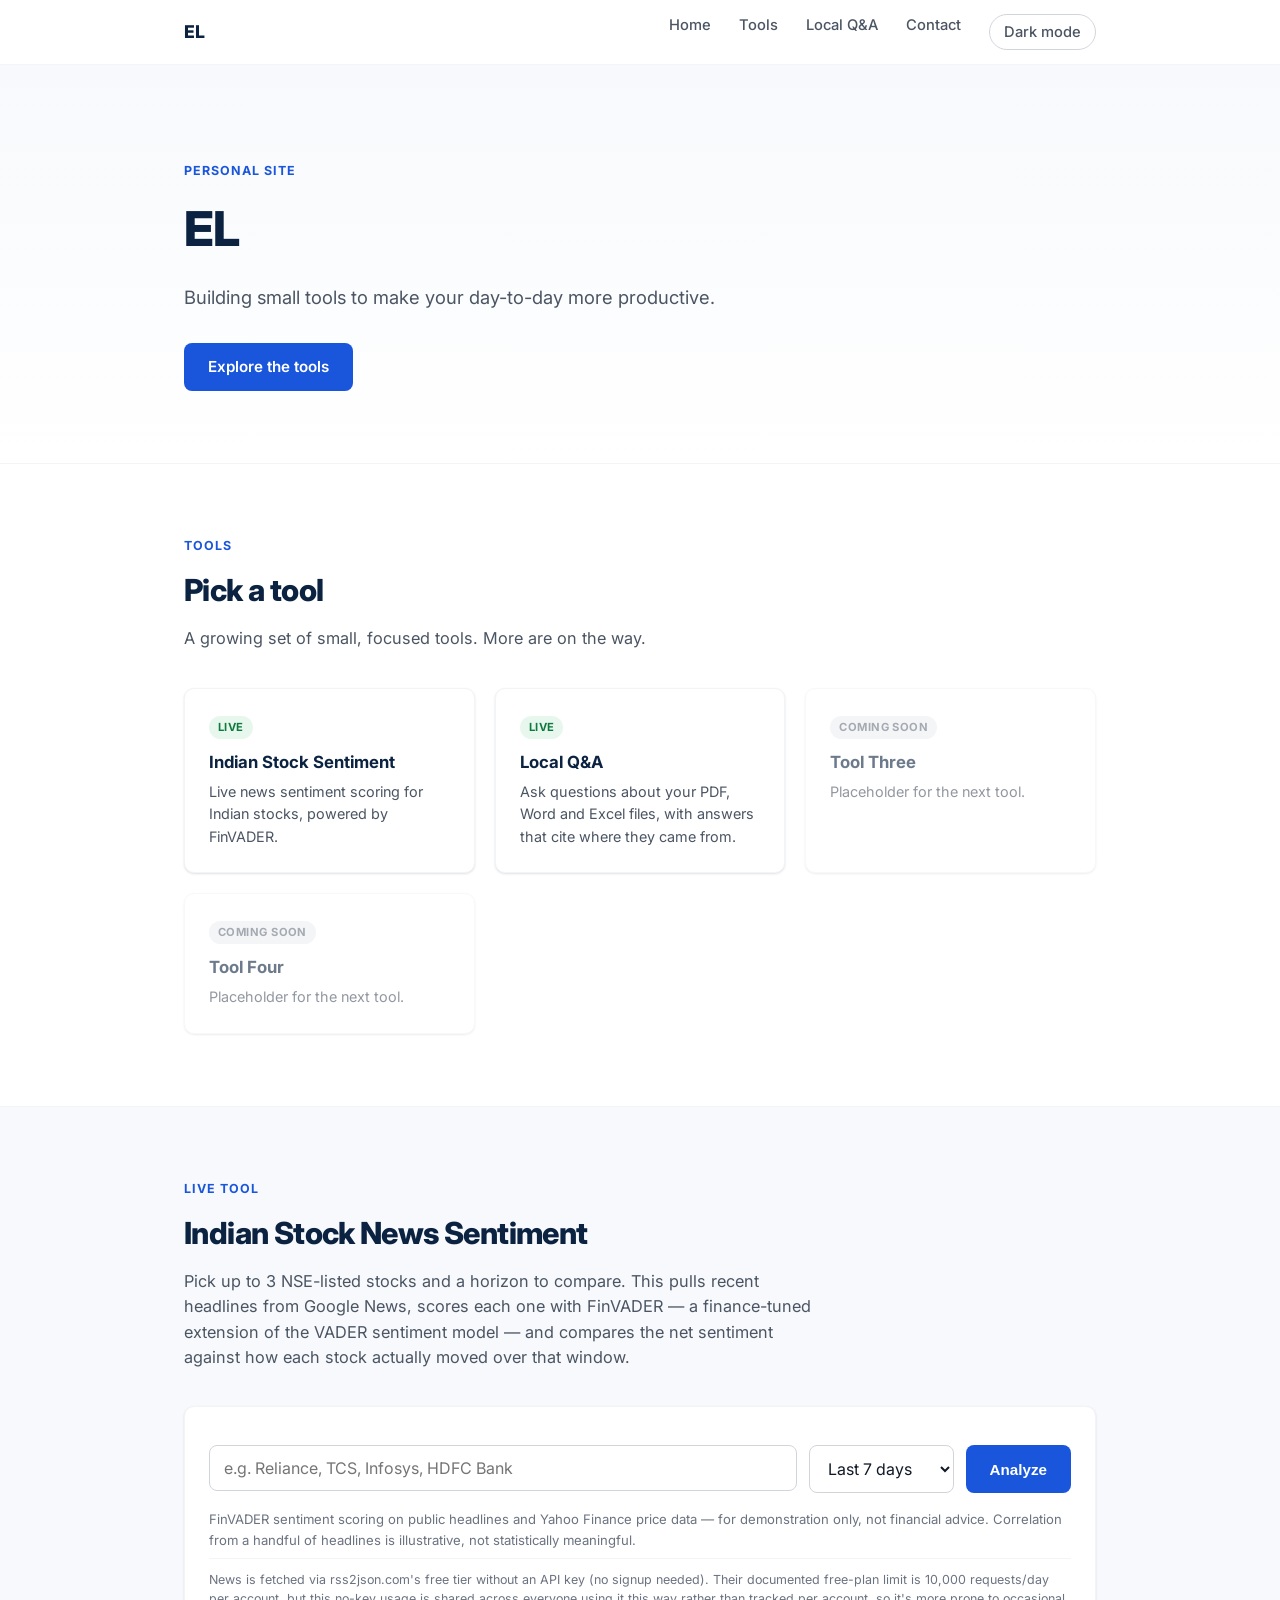
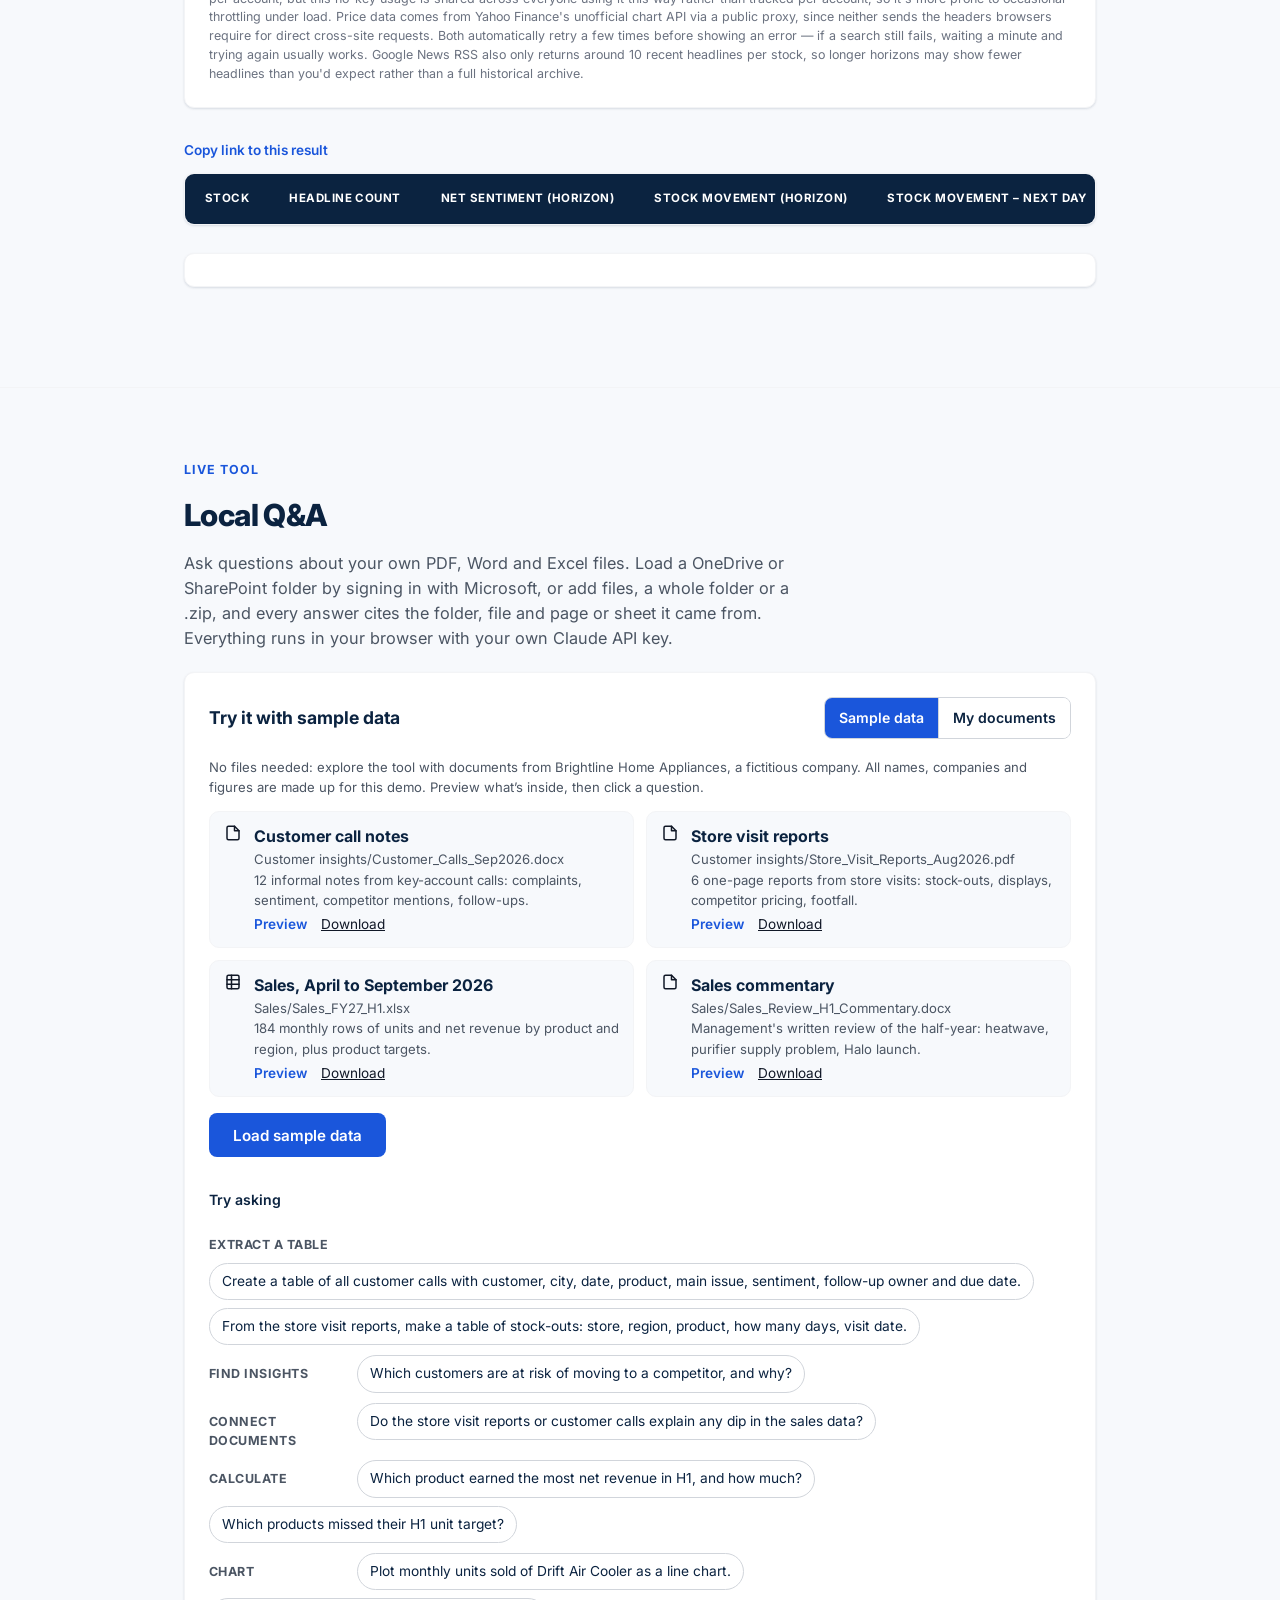
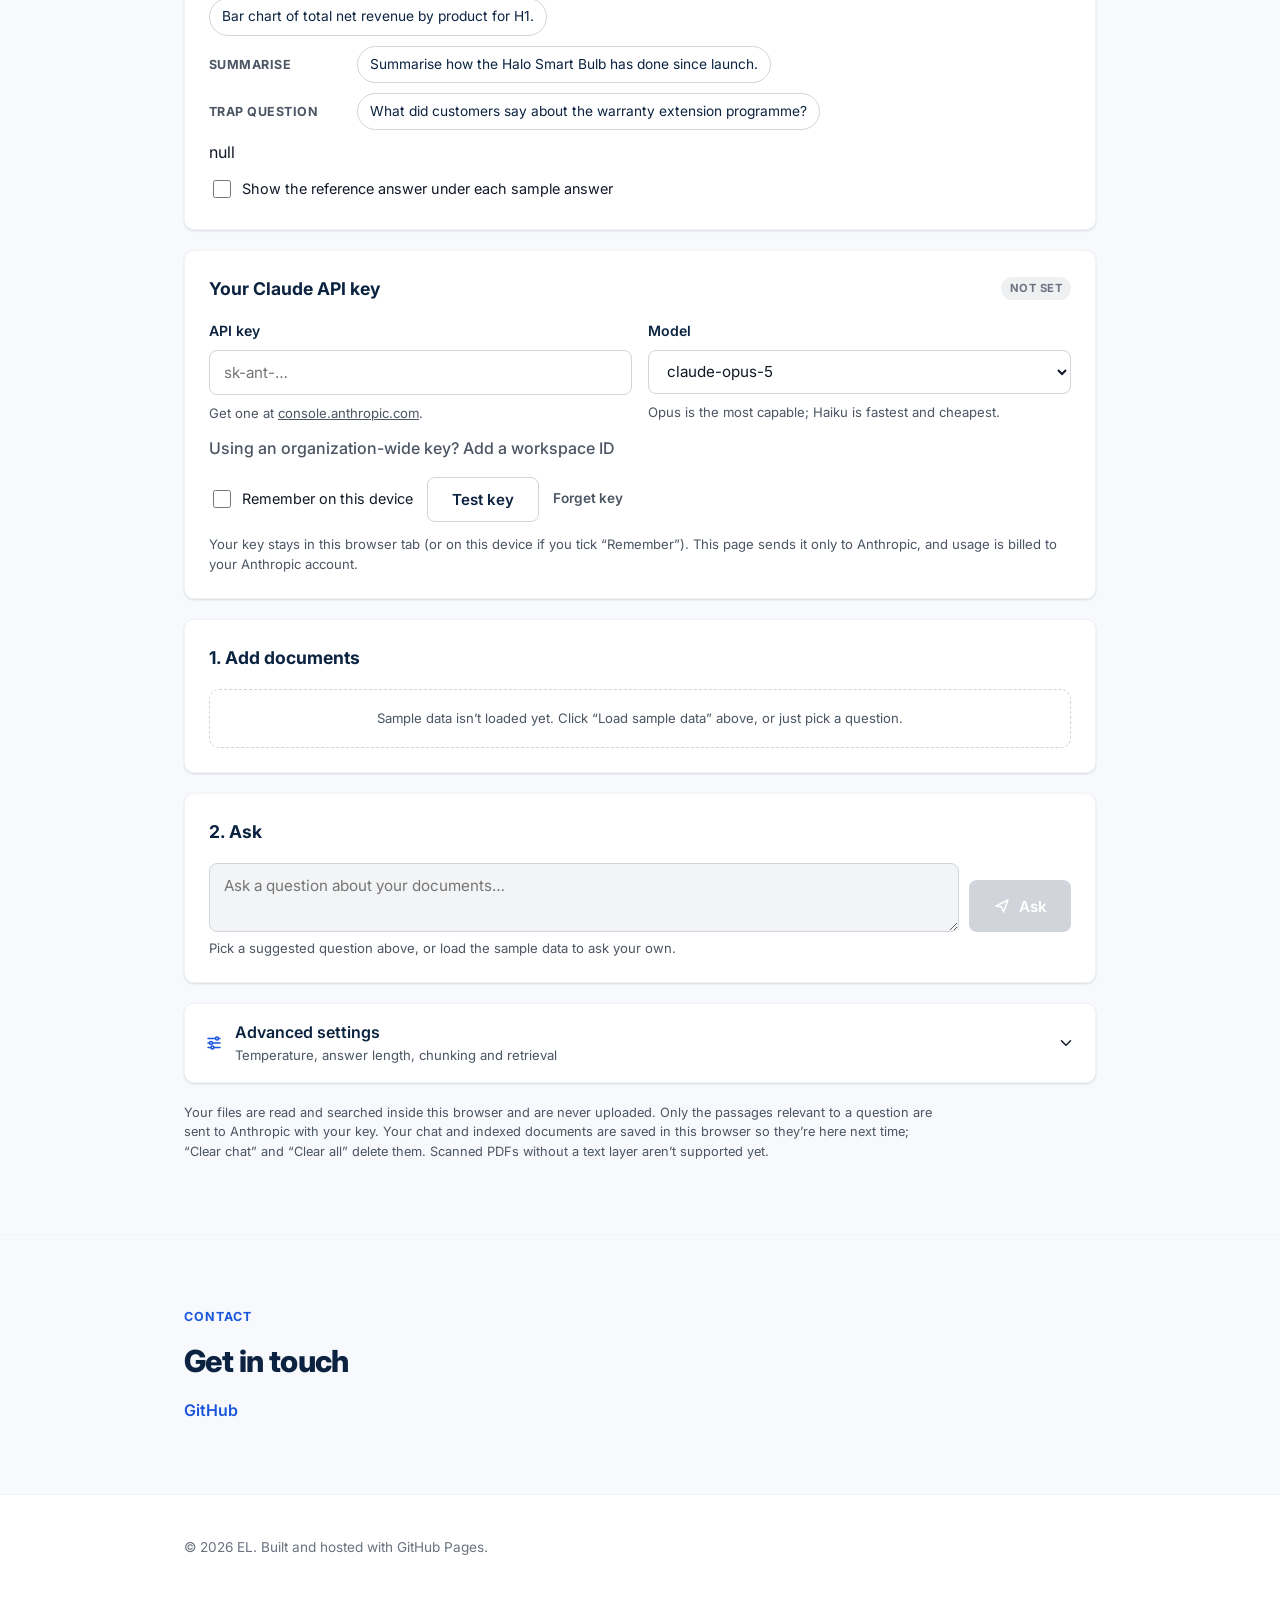
==== commit b60a0c26: "Merge moving E-Logic out" ====
--- a/index.html
+++ b/index.html
@@ -1,14 +1,369 @@
-<!doctype html>
+<!DOCTYPE html>
 <html lang="en">
 <head>
-  <meta charset="utf-8">
-  <meta name="viewport" content="width=device-width, initial-scale=1">
-  <title>E-Logic BBA</title>
-  <meta http-equiv="refresh" content="0; url=elogic-bba/">
-  <link rel="canonical" href="elogic-bba/">
-  <script>location.replace('elogic-bba/' + location.hash);</script>
+<meta charset="UTF-8" />
+<meta name="viewport" content="width=device-width, initial-scale=1.0" />
+<title>EL</title>
+<meta name="description" content="EL — small tools to make your day-to-day more productive." />
+<link rel="preconnect" href="https://fonts.googleapis.com">
+<link rel="preconnect" href="https://fonts.gstatic.com" crossorigin>
+<link href="https://fonts.googleapis.com/css2?family=Inter:wght@400;500;600;700;800&display=swap" rel="stylesheet">
+<link rel="stylesheet" href="styles.css" />
+<script>
+  (function () {
+    try {
+      var saved = localStorage.getItem("theme");
+      if (saved === "dark" || saved === "light") {
+        document.documentElement.setAttribute("data-theme", saved);
+      }
+    } catch (e) {}
+  })();
+</script>
 </head>
 <body>
-  <p><a href="elogic-bba/">Continue to E-Logic School of Business</a></p>
+<svg width="0" height="0" style="position:absolute" aria-hidden="true" focusable="false">
+  <symbol id="qa-i-lock" viewBox="0 0 24 24"><rect x="4" y="11" width="16" height="10" rx="2"/><path d="M8 11V7a4 4 0 0 1 8 0v4"/></symbol>
+  <symbol id="qa-i-spark" viewBox="0 0 24 24"><path d="M12 3v4"/><path d="M12 17v4"/><path d="M3 12h4"/><path d="M17 12h4"/><path d="M6 6l2.5 2.5"/><path d="M15.5 15.5L18 18"/><path d="M6 18l2.5-2.5"/><path d="M15.5 8.5L18 6"/></symbol>
+  <symbol id="qa-i-key" viewBox="0 0 24 24"><circle cx="8" cy="15" r="4"/><path d="M11 12l9-9"/><path d="M17 6l3 3"/></symbol>
+  <symbol id="qa-i-cloud" viewBox="0 0 24 24"><path d="M7 18a5 5 0 1 1 .9-9.9A6 6 0 0 1 19 10a4 4 0 0 1-1 8H7z"/></symbol>
+  <symbol id="qa-i-upload" viewBox="0 0 24 24"><path d="M12 16V4"/><path d="M6 10l6-6 6 6"/><path d="M4 20h16"/></symbol>
+  <symbol id="qa-i-file" viewBox="0 0 24 24"><path d="M14 3H6a2 2 0 0 0-2 2v14a2 2 0 0 0 2 2h12a2 2 0 0 0 2-2V9z"/><path d="M14 3v6h6"/></symbol>
+  <symbol id="qa-i-sheet" viewBox="0 0 24 24"><rect x="4" y="3" width="16" height="18" rx="2"/><path d="M4 9h16"/><path d="M4 15h16"/><path d="M10 3v18"/></symbol>
+  <symbol id="qa-i-folder" viewBox="0 0 24 24"><path d="M3 7a2 2 0 0 1 2-2h4l2 2h8a2 2 0 0 1 2 2v8a2 2 0 0 1-2 2H5a2 2 0 0 1-2-2z"/></symbol>
+  <symbol id="qa-i-alert" viewBox="0 0 24 24"><circle cx="12" cy="12" r="9"/><path d="M12 8v5"/><path d="M12 16.5v.01"/></symbol>
+  <symbol id="qa-i-info" viewBox="0 0 24 24"><circle cx="12" cy="12" r="9"/><path d="M12 11v5"/><path d="M12 7.5v.01"/></symbol>
+  <symbol id="qa-i-x" viewBox="0 0 24 24"><path d="M6 6l12 12"/><path d="M18 6L6 18"/></symbol>
+  <symbol id="qa-i-send" viewBox="0 0 24 24"><path d="M4 12l16-8-6 16-3-7z"/></symbol>
+  <symbol id="qa-i-up" viewBox="0 0 24 24"><path d="M6 15l6-6 6 6"/></symbol>
+  <symbol id="qa-i-down" viewBox="0 0 24 24"><path d="M6 9l6 6 6-6"/></symbol>
+  <symbol id="qa-i-search" viewBox="0 0 24 24"><circle cx="11" cy="11" r="7"/><path d="M20 20l-3.5-3.5"/><path d="M8 11h6"/></symbol>
+  <symbol id="qa-i-sliders" viewBox="0 0 24 24"><path d="M4 6h10"/><path d="M18 6h2"/><circle cx="16" cy="6" r="2"/><path d="M4 18h4"/><path d="M12 18h8"/><circle cx="10" cy="18" r="2"/><path d="M4 12h2"/><path d="M10 12h10"/><circle cx="8" cy="12" r="2"/></symbol>
+  <symbol id="qa-i-refresh" viewBox="0 0 24 24"><path d="M20 11a8 8 0 0 0-14.9-3"/><path d="M4 4v4h4"/><path d="M4 13a8 8 0 0 0 14.9 3"/><path d="M20 20v-4h-4"/></symbol>
+</svg>
+
+<header class="site-header">
+  <div class="container header-inner">
+    <a href="#home" class="brand">EL</a>
+    <nav class="nav">
+      <a href="#home">Home</a>
+      <a href="#tools">Tools</a>
+      <a href="#local-qa">Local Q&amp;A</a>
+      <a href="#contact">Contact</a>
+      <button id="theme-toggle" class="theme-toggle" type="button" aria-label="Toggle dark mode">Dark mode</button>
+    </nav>
+  </div>
+</header>
+
+<main>
+  <section id="home" class="hero">
+    <div class="container">
+      <p class="eyebrow">Personal Site</p>
+      <h1>EL</h1>
+      <p class="lead">Building small tools to make your day-to-day more productive.</p>
+      <a href="#tools" class="btn btn-primary">Explore the tools</a>
+    </div>
+  </section>
+
+  <section id="tools" class="section tools-section">
+    <div class="container">
+      <p class="eyebrow">Tools</p>
+      <h2>Pick a tool</h2>
+      <p class="section-lead">
+        A growing set of small, focused tools. More are on the way.
+      </p>
+      <div class="tile-grid">
+        <a href="#sentiment" class="tile tile-live">
+          <span class="tile-badge tile-badge-live">Live</span>
+          <h3>Indian Stock Sentiment</h3>
+          <p>Live news sentiment scoring for Indian stocks, powered by FinVADER.</p>
+        </a>
+        <a href="#local-qa" class="tile tile-live">
+          <span class="tile-badge tile-badge-live">Live</span>
+          <h3>Local Q&amp;A</h3>
+          <p>Ask questions about your PDF, Word and Excel files, with answers that cite where they came from.</p>
+        </a>
+        <div class="tile tile-placeholder">
+          <span class="tile-badge">Coming soon</span>
+          <h3>Tool Three</h3>
+          <p>Placeholder for the next tool.</p>
+        </div>
+        <div class="tile tile-placeholder">
+          <span class="tile-badge">Coming soon</span>
+          <h3>Tool Four</h3>
+          <p>Placeholder for the next tool.</p>
+        </div>
+      </div>
+    </div>
+  </section>
+
+  <section id="sentiment" class="section sentiment-section">
+    <div class="container">
+      <p class="eyebrow">Live Tool</p>
+      <h2>Indian Stock News Sentiment</h2>
+      <p class="section-lead">
+        Pick up to 3 NSE-listed stocks and a horizon to compare. This pulls recent headlines from Google
+        News, scores each one with FinVADER — a finance-tuned extension of the VADER sentiment model — and
+        compares the net sentiment against how each stock actually moved over that window.
+      </p>
+
+      <div class="search-card">
+        <ul class="stock-chips" id="stock-chips" hidden></ul>
+        <form id="sentiment-form" autocomplete="off">
+          <div class="autocomplete" id="autocomplete-wrap">
+            <input
+              id="stock-input"
+              type="text"
+              placeholder="e.g. Reliance, TCS, Infosys, HDFC Bank"
+              aria-label="Add an Indian stock or company name (up to 3)"
+              role="combobox"
+              aria-expanded="false"
+              aria-autocomplete="list"
+              aria-controls="suggestion-list"
+            />
+            <ul class="suggestion-list" id="suggestion-list" role="listbox" hidden></ul>
+          </div>
+          <select id="horizon-select" aria-label="Horizon in days">
+            <option value="7" selected>Last 7 days</option>
+            <option value="14">Last 14 days</option>
+            <option value="30">Last 30 days</option>
+          </select>
+          <button type="submit" class="btn btn-primary" id="search-btn">Analyze</button>
+        </form>
+        <p class="input-error" id="input-error" hidden></p>
+        <p class="disclaimer">
+          FinVADER sentiment scoring on public headlines and Yahoo Finance price data — for demonstration
+          only, not financial advice. Correlation from a handful of headlines is illustrative, not
+          statistically meaningful.
+        </p>
+        <p class="footnote">
+          News is fetched via rss2json.com's free tier without an API key (no signup needed). Their
+          documented free-plan limit is 10,000 requests/day per account, but this no-key usage is
+          shared across everyone using it this way rather than tracked per account, so it's more prone
+          to occasional throttling under load. Price data comes from Yahoo Finance's unofficial chart API
+          via a public proxy, since neither sends the headers browsers require for direct cross-site
+          requests. Both automatically retry a few times before showing an error — if a search still
+          fails, waiting a minute and trying again usually works. Google News RSS also only returns
+          around 10 recent headlines per stock, so longer horizons may show fewer headlines than you'd
+          expect rather than a full historical archive.
+        </p>
+      </div>
+
+      <div id="results" class="results" hidden>
+        <div class="results-toolbar">
+          <button type="button" class="btn-link" id="copy-link-btn">Copy link to this result</button>
+          <span class="copy-link-confirm" id="copy-link-confirm" hidden>Link copied</span>
+        </div>
+        <div class="summary-table-wrap">
+          <table class="summary-table">
+            <thead>
+              <tr>
+                <th>Stock</th>
+                <th>Headline Count</th>
+                <th>Net Sentiment (horizon)</th>
+                <th>Stock movement (horizon)</th>
+                <th>Stock movement – Next day</th>
+              </tr>
+            </thead>
+            <tbody id="summary-body"></tbody>
+          </table>
+        </div>
+        <p class="summary-note" id="summary-note" hidden></p>
+        <div class="chart-card" id="price-chart"></div>
+        <div id="article-groups"></div>
+      </div>
+
+      <div id="status" class="status" hidden></div>
+    </div>
+  </section>
+
+  <section id="local-qa" class="section qa-section">
+    <div class="container qa-stack">
+      <div>
+        <p class="eyebrow">Live Tool</p>
+        <h2>Local Q&amp;A</h2>
+        <p class="section-lead qa-lead">
+          Ask questions about your own PDF, Word and Excel files. Load a OneDrive or SharePoint folder
+          by signing in with Microsoft, or add files, a whole folder or a .zip, and every answer cites the
+          folder, file and page or sheet it came from. Everything runs in your browser with your own Claude API key.
+        </p>
+      </div>
+
+      <p class="qa-banner" id="qa-status" role="status" hidden></p>
+
+      <div class="qa-stack" id="qa-app">
+        <div class="qa-card qa-sample" id="qa-sample">
+          <div class="qa-card-head qa-wrap">
+            <h3>Try it with sample data</h3>
+            <div class="qa-seg" role="group" aria-label="Which documents to use">
+              <button type="button" data-mode="sample" aria-pressed="true">Sample data</button>
+              <button type="button" data-mode="mine" aria-pressed="false">My documents</button>
+            </div>
+          </div>
+          <div id="qa-sample-body">
+            <p class="qa-help qa-sample-intro" id="qa-sample-intro">No files needed: explore the tool with a fictitious company’s documents. Preview what’s inside, then click a question.</p>
+            <ul class="qa-sample-files" id="qa-sample-files"></ul>
+            <div class="qa-row qa-row-center">
+              <button type="button" class="btn btn-primary" id="qa-sample-load">Load sample data</button>
+              <span class="qa-help" id="qa-sample-status" role="status"></span>
+            </div>
+            <div class="qa-sample-questions" id="qa-sample-questions"></div>
+            <label class="qa-check"><input type="checkbox" id="qa-show-reference"> Show the reference answer under each sample answer</label>
+            <div class="qa-recorder" id="qa-recorder" hidden>
+              <p class="qa-help"><strong>Record sample answers.</strong> Runs every suggested question live with your key (about $1 in total) and downloads <code>recorded.json</code>. Put that file in <code>local-qa/samples/</code> so visitors without a key see real answers.</p>
+              <div class="qa-row qa-row-center">
+                <button type="button" class="btn qa-btn-secondary" id="qa-record">Record answers</button>
+                <span class="qa-help" id="qa-record-status" role="status"></span>
+              </div>
+            </div>
+          </div>
+          <p class="qa-help" id="qa-mine-note" hidden>You’re using your own documents. Switch to <em>Sample data</em> to explore the demo; your documents and chat stay as they are.</p>
+        </div>
+
+        <dialog class="qa-preview" id="qa-preview" aria-labelledby="qa-preview-title">
+          <div class="qa-preview-head">
+            <h3 id="qa-preview-title">Preview</h3>
+            <button type="button" class="qa-icon-btn" id="qa-preview-close" aria-label="Close preview"><svg class="qa-i" aria-hidden="true"><use href="#qa-i-x"/></svg></button>
+          </div>
+          <div class="qa-preview-body" id="qa-preview-body"></div>
+        </dialog>
+
+        <div class="qa-card" id="qa-key-card">
+          <div class="qa-card-head">
+            <h3>Your Claude API key</h3>
+            <span class="qa-badge" id="qa-key-badge">Not set</span>
+          </div>
+          <div class="qa-grid-2">
+            <div class="qa-col">
+              <label class="qa-label" for="qa-api-key">API key</label>
+              <input id="qa-api-key" class="qa-field" type="password" placeholder="sk-ant-…" autocomplete="off" spellcheck="false">
+              <p class="qa-help">Get one at <a href="https://console.anthropic.com/settings/keys" target="_blank" rel="noopener">console.anthropic.com</a>.</p>
+            </div>
+            <div class="qa-col">
+              <label class="qa-label" for="qa-model">Model</label>
+              <select id="qa-model" class="qa-field"></select>
+              <p class="qa-help">Opus is the most capable; Haiku is fastest and cheapest.</p>
+            </div>
+          </div>
+          <button type="button" class="btn-link qa-muted qa-inline-link qa-ws-toggle" id="qa-ws-toggle">Using an organization-wide key? Add a workspace ID</button>
+          <div class="qa-col qa-ws" id="qa-ws-wrap" hidden>
+            <label class="qa-label" for="qa-workspace">Workspace ID</label>
+            <input id="qa-workspace" class="qa-field" type="text" placeholder="wrkspc_…" autocomplete="off" spellcheck="false">
+            <p class="qa-help">Only needed if your key isn’t tied to a workspace. Find it at console.anthropic.com → Settings → Workspaces (click the workspace; the ID starts with <code>wrkspc_</code>).</p>
+          </div>
+          <div class="qa-row qa-row-center qa-key-actions">
+            <label class="qa-check"><input type="checkbox" id="qa-remember-key"> Remember on this device</label>
+            <button type="button" class="btn qa-btn-secondary" id="qa-test-key">Test key</button>
+            <button type="button" class="btn-link qa-muted" id="qa-forget-key">Forget key</button>
+            <span class="qa-help" id="qa-key-status" role="status"></span>
+          </div>
+          <p class="qa-help qa-key-note">Your key stays in this browser tab (or on this device if you tick “Remember”). This page sends it only to Anthropic, and usage is billed to your Anthropic account.</p>
+        </div>
+
+        <div class="qa-card">
+          <div class="qa-card-head">
+            <h3>1. Add documents</h3>
+            <button type="button" class="btn-link qa-muted" id="qa-clear" hidden>Clear all</button>
+          </div>
+          <div id="qa-add-controls">
+          <div class="qa-grid-2 qa-add-grid">
+            <div class="qa-source-box" id="qa-onedrive">
+              <div class="qa-row qa-row-center qa-nowrap">
+                <svg class="qa-i qa-accent" aria-hidden="true"><use href="#qa-i-cloud"/></svg>
+                <span class="qa-label qa-flex-1">OneDrive or SharePoint folder</span>
+                <span class="qa-badge qa-badge-ok" id="qa-od-badge" hidden>Signed in</span>
+              </div>
+              <div class="qa-col" id="qa-od-signed-out">
+                <button type="button" class="btn qa-btn-secondary" id="qa-od-signin">Sign in with Microsoft</button>
+                <p class="qa-help" id="qa-od-note">Work or school account. Read-only access; files are read in your browser.</p>
+              </div>
+              <form class="qa-col" id="qa-od-signed-in" hidden>
+                <label class="qa-help" for="qa-od-folder">Share link, or a path in your OneDrive such as /Documents/Reports. Subfolders are included.</label>
+                <div class="qa-row">
+                  <input id="qa-od-folder" class="qa-field" type="text" autocomplete="off" spellcheck="false" placeholder="/Documents/Reports">
+                  <button type="submit" class="btn qa-btn-secondary" id="qa-od-load">Load</button>
+                </div>
+                <p class="qa-help"><span id="qa-od-account"></span> · <button type="button" class="btn-link qa-muted qa-inline-link" id="qa-od-signout">Sign out</button></p>
+              </form>
+              <p class="qa-error" id="qa-od-error" hidden></p>
+            </div>
+            <div class="qa-drop" id="qa-drop">
+              <svg class="qa-i qa-i-lg" aria-hidden="true"><use href="#qa-i-upload"/></svg>
+              <strong>Drop files or a whole folder here</strong>
+              <span class="qa-help">
+                or <label class="qa-linklike" for="qa-file-input">choose files</label> ·
+                <label class="qa-linklike" for="qa-folder-input">choose a folder</label>
+              </span>
+              <span class="qa-help qa-small" id="qa-limits">.pdf, .docx, .xlsx and .zip</span>
+              <input id="qa-file-input" class="qa-sr-only" type="file" multiple accept=".pdf,.docx,.xlsx,.xlsm,.zip">
+              <input id="qa-folder-input" class="qa-sr-only" type="file" webkitdirectory multiple>
+            </div>
+          </div>
+          <p class="qa-help qa-tip">No sign-in? Drag your synced OneDrive folder here, or choose <strong>Download</strong> on a folder at onedrive.com and drop the .zip. Subfolders are kept. Files are read in your browser and never uploaded anywhere.</p>
+          </div>
+
+          <div class="qa-col qa-progress-wrap" id="qa-progress" hidden>
+            <div class="qa-row qa-help qa-between"><span id="qa-progress-label">Indexing</span><span id="qa-progress-count"></span></div>
+            <div class="qa-progress" role="progressbar" aria-label="Indexing progress" aria-valuemin="0" aria-valuemax="100" id="qa-progress-bar"><span></span></div>
+          </div>
+          <p class="qa-help qa-empty" id="qa-empty">No documents yet.</p>
+          <ul class="qa-files" id="qa-files" hidden></ul>
+        </div>
+
+        <div class="qa-card">
+          <div class="qa-card-head"><h3>2. Ask</h3><button type="button" class="btn-link qa-muted" id="qa-clear-chat" hidden>Clear chat</button></div>
+          <div class="qa-transcript" id="qa-transcript" aria-live="polite" hidden></div>
+          <form class="qa-composer" id="qa-ask-form">
+            <label class="qa-sr-only" for="qa-question">Your question</label>
+            <textarea id="qa-question" class="qa-field" rows="2" maxlength="2000" placeholder="Ask a question about your documents…" disabled></textarea>
+            <button type="submit" class="btn btn-primary" id="qa-ask" disabled>
+              <svg class="qa-i" aria-hidden="true"><use href="#qa-i-send"/></svg><span class="qa-hide-sm">Ask</span>
+            </button>
+          </form>
+          <p class="qa-help qa-hint" id="qa-ask-hint">Add at least one document to start asking.</p>
+        </div>
+
+        <div>
+          <button type="button" class="qa-card qa-adv-toggle" id="qa-adv-toggle" aria-expanded="false" aria-controls="qa-adv-panel">
+            <svg class="qa-i qa-accent" aria-hidden="true"><use href="#qa-i-sliders"/></svg>
+            <span class="qa-grow"><span class="qa-title">Advanced settings</span><span class="qa-help">Temperature, answer length, chunking and retrieval</span></span>
+            <svg class="qa-i qa-chevron" aria-hidden="true"><use href="#qa-i-down"/></svg>
+          </button>
+          <div class="qa-card qa-adv-panel" id="qa-adv-panel" hidden>
+            <div class="qa-reindex" id="qa-reindex" hidden>
+              <svg class="qa-i qa-accent" aria-hidden="true"><use href="#qa-i-refresh"/></svg>
+              <p>Indexing settings changed. Re-index your documents to apply them.</p>
+              <button type="button" class="btn btn-primary" id="qa-reindex-btn">Re-index now</button>
+            </div>
+            <div id="qa-settings"></div>
+            <div class="qa-row qa-end">
+              <button type="button" class="btn qa-btn-secondary" id="qa-reset">Reset to defaults</button>
+            </div>
+          </div>
+        </div>
+
+        <p class="qa-help qa-privacy" id="qa-privacy"></p>
+      </div>
+    </div>
+  </section>
+
+  <section id="contact" class="section contact-section">
+    <div class="container">
+      <p class="eyebrow">Contact</p>
+      <h2>Get in touch</h2>
+      <div class="contact-links">
+        <a href="https://github.com/ng-04" target="_blank" rel="noopener">GitHub</a>
+      </div>
+    </div>
+  </section>
+</main>
+
+<footer class="site-footer">
+  <div class="container">
+    <p>&copy; <span id="year"></span> EL. Built and hosted with GitHub Pages.</p>
+  </div>
+</footer>
+
+<script type="module" src="script.js"></script>
+<script type="module" src="local-qa/qa.js"></script>
 </body>
 </html>
--- a/styles.css
+++ b/styles.css
@@ -0,0 +1,1021 @@
+:root {
+  color-scheme: light;
+  --navy: #0b2340;
+  --navy-light: #123a63;
+  --heading: #0b2340;
+  --blue: #1a56db;
+  --blue-dark: #123f9e;
+  --ink: #111827;
+  --gray-600: #4b5563;
+  --gray-300: #d1d5db;
+  --gray-100: #f3f4f6;
+  --bg: #ffffff;
+  --bg-alt: #f7f9fc;
+  --green: #0f7a3d;
+  --green-bg: #e8f7ee;
+  --red: #b3261e;
+  --red-bg: #fdeceb;
+  --gray-neutral: #6b7280;
+  --gray-neutral-bg: #eef0f2;
+  --series-2: #eb6834;
+  --series-3: #1baf7a;
+  --radius: 10px;
+  --shadow: 0 1px 3px rgba(11, 35, 64, 0.08), 0 1px 2px rgba(11, 35, 64, 0.06);
+  --max-width: 960px;
+}
+
+/* Dark mode: default tokens above are light-mode. These two blocks carry the
+   same dark values — one applies when the OS is dark and the viewer hasn't
+   overridden it, the other when they've explicitly chosen dark regardless of
+   OS. Colors were run through the dataviz skill's CVD validator before use;
+   see chart.js / renderComparisonChart for the series slots. */
+@media (prefers-color-scheme: dark) {
+  :root:not([data-theme="light"]) {
+    color-scheme: dark;
+    --heading: #e8eefc;
+    --blue: #4d82f0;
+    --blue-dark: #7aa2f5;
+    --ink: #eef1f6;
+    --gray-600: #a9b6cc;
+    --gray-300: #34486b;
+    --gray-100: #16283f;
+    --bg: #0f2540;
+    --bg-alt: #0a1c33;
+    --green: #2fbd6b;
+    --green-bg: #0f2e1d;
+    --red: #f0645c;
+    --red-bg: #3a1512;
+    --gray-neutral: #9aa5b8;
+    --gray-neutral-bg: #1c2836;
+    --series-2: #d95926;
+    --series-3: #199e70;
+    --shadow: 0 1px 3px rgba(0, 0, 0, 0.5), 0 1px 2px rgba(0, 0, 0, 0.4);
+  }
+}
+
+:root[data-theme="dark"] {
+  color-scheme: dark;
+  --heading: #e8eefc;
+  --blue: #4d82f0;
+  --blue-dark: #7aa2f5;
+  --ink: #eef1f6;
+  --gray-600: #a9b6cc;
+  --gray-300: #34486b;
+  --gray-100: #16283f;
+  --bg: #0f2540;
+  --bg-alt: #0a1c33;
+  --green: #2fbd6b;
+  --green-bg: #0f2e1d;
+  --red: #f0645c;
+  --red-bg: #3a1512;
+  --gray-neutral: #9aa5b8;
+  --gray-neutral-bg: #1c2836;
+  --series-2: #d95926;
+  --series-3: #199e70;
+  --shadow: 0 1px 3px rgba(0, 0, 0, 0.5), 0 1px 2px rgba(0, 0, 0, 0.4);
+}
+
+* { box-sizing: border-box; }
+
+html { scroll-behavior: smooth; }
+
+body {
+  margin: 0;
+  font-family: "Inter", system-ui, -apple-system, Segoe UI, Roboto, sans-serif;
+  color: var(--ink);
+  background: var(--bg);
+  line-height: 1.55;
+}
+
+.container {
+  max-width: var(--max-width);
+  margin: 0 auto;
+  padding: 0 24px;
+}
+
+a { color: inherit; }
+
+/* Header */
+.site-header {
+  position: sticky;
+  top: 0;
+  z-index: 10;
+  background: rgba(255, 255, 255, 0.9);
+  backdrop-filter: saturate(180%) blur(8px);
+  border-bottom: 1px solid var(--gray-100);
+}
+
+.header-inner {
+  display: flex;
+  align-items: center;
+  justify-content: space-between;
+  height: 64px;
+}
+
+.brand {
+  font-weight: 800;
+  font-size: 1.1rem;
+  text-decoration: none;
+  color: var(--heading);
+  letter-spacing: -0.02em;
+}
+
+.nav {
+  display: flex;
+  gap: 28px;
+}
+
+.nav a {
+  text-decoration: none;
+  font-size: 0.92rem;
+  font-weight: 500;
+  color: var(--gray-600);
+  transition: color 0.15s ease;
+}
+
+.nav a:hover { color: var(--heading); }
+
+.theme-toggle {
+  font: inherit;
+  font-size: 0.92rem;
+  font-weight: 500;
+  color: var(--gray-600);
+  background: none;
+  border: 1px solid var(--gray-300);
+  border-radius: 999px;
+  padding: 6px 14px;
+  cursor: pointer;
+  transition: color 0.15s ease, border-color 0.15s ease;
+}
+
+.theme-toggle:hover {
+  color: var(--heading);
+  border-color: var(--gray-600);
+}
+
+/* Hero */
+.hero {
+  padding: 96px 0 72px;
+  background: linear-gradient(180deg, var(--bg-alt) 0%, var(--bg) 100%);
+  border-bottom: 1px solid var(--gray-100);
+}
+
+.eyebrow {
+  text-transform: uppercase;
+  letter-spacing: 0.08em;
+  font-size: 0.78rem;
+  font-weight: 700;
+  color: var(--blue);
+  margin: 0 0 12px;
+}
+
+.hero h1 {
+  font-size: 3rem;
+  font-weight: 800;
+  letter-spacing: -0.03em;
+  color: var(--heading);
+  margin: 0 0 16px;
+}
+
+.lead {
+  font-size: 1.15rem;
+  color: var(--gray-600);
+  max-width: 560px;
+  margin: 0 0 32px;
+}
+
+/* Buttons */
+.btn {
+  display: inline-block;
+  padding: 12px 24px;
+  border-radius: 8px;
+  font-weight: 600;
+  font-size: 0.95rem;
+  text-decoration: none;
+  border: none;
+  cursor: pointer;
+  transition: background 0.15s ease, transform 0.1s ease;
+}
+
+.btn-primary {
+  background: var(--blue);
+  color: #fff;
+}
+
+.btn-primary:hover { background: var(--blue-dark); }
+.btn-primary:active { transform: translateY(1px); }
+.btn-primary:disabled {
+  background: var(--gray-300);
+  cursor: not-allowed;
+}
+
+/* Sections */
+.section {
+  padding: 72px 0;
+  border-bottom: 1px solid var(--gray-100);
+}
+
+.section h2 {
+  font-size: 1.9rem;
+  font-weight: 800;
+  letter-spacing: -0.02em;
+  color: var(--heading);
+  margin: 0 0 12px;
+}
+
+.section-lead {
+  color: var(--gray-600);
+  max-width: 640px;
+  margin: 0 0 36px;
+  font-size: 1.02rem;
+}
+
+/* Sentiment tool */
+.sentiment-section { background: var(--bg-alt); }
+
+.search-card {
+  background: var(--bg);
+  border: 1px solid var(--gray-100);
+  border-radius: var(--radius);
+  box-shadow: var(--shadow);
+  padding: 24px;
+  margin-bottom: 32px;
+}
+
+.stock-chips {
+  display: flex;
+  flex-wrap: wrap;
+  gap: 8px;
+  list-style: none;
+  margin: 0 0 14px;
+  padding: 0;
+}
+
+.stock-chip {
+  display: flex;
+  align-items: center;
+  gap: 6px;
+  background: var(--bg-alt);
+  border: 1px solid var(--gray-300);
+  border-radius: 999px;
+  padding: 6px 8px 6px 14px;
+  font-size: 0.88rem;
+  font-weight: 600;
+  color: var(--heading);
+}
+
+.stock-chip-remove {
+  display: inline-flex;
+  align-items: center;
+  justify-content: center;
+  width: 20px;
+  height: 20px;
+  border: none;
+  border-radius: 50%;
+  background: none;
+  color: var(--gray-neutral);
+  font-size: 1rem;
+  line-height: 1;
+  cursor: pointer;
+}
+
+.stock-chip-remove:hover {
+  background: var(--gray-100);
+  color: var(--red);
+}
+
+#sentiment-form {
+  display: flex;
+  gap: 12px;
+  flex-wrap: wrap;
+}
+
+#horizon-select {
+  padding: 12px 14px;
+  border: 1px solid var(--gray-300);
+  border-radius: 8px;
+  font-size: 1rem;
+  font-family: inherit;
+  background: var(--bg);
+  color: var(--ink);
+}
+
+#horizon-select:focus {
+  outline: none;
+  border-color: var(--blue);
+  box-shadow: 0 0 0 3px rgba(26, 86, 219, 0.15);
+}
+
+.autocomplete {
+  position: relative;
+  flex: 1 1 280px;
+}
+
+#stock-input {
+  width: 100%;
+  padding: 12px 14px;
+  border: 1px solid var(--gray-300);
+  border-radius: 8px;
+  font-size: 1rem;
+  font-family: inherit;
+}
+
+#stock-input:focus {
+  outline: none;
+  border-color: var(--blue);
+  box-shadow: 0 0 0 3px rgba(26, 86, 219, 0.15);
+}
+
+.suggestion-list {
+  position: absolute;
+  top: calc(100% + 6px);
+  left: 0;
+  right: 0;
+  z-index: 20;
+  margin: 0;
+  padding: 6px;
+  list-style: none;
+  background: var(--bg);
+  border: 1px solid var(--gray-100);
+  border-radius: 8px;
+  box-shadow: 0 8px 24px rgba(11, 35, 64, 0.16);
+  max-height: 280px;
+  overflow-y: auto;
+}
+
+.suggestion-item {
+  padding: 9px 12px;
+  border-radius: 6px;
+  font-size: 0.92rem;
+  color: var(--ink);
+  cursor: pointer;
+}
+
+.suggestion-item .suggestion-symbol {
+  color: var(--gray-neutral);
+  font-size: 0.8rem;
+  margin-left: 6px;
+}
+
+.suggestion-item:hover,
+.suggestion-item.active {
+  background: var(--bg-alt);
+}
+
+.suggestion-item mark {
+  background: none;
+  color: var(--blue);
+  font-weight: 700;
+}
+
+.input-error {
+  margin: 10px 0 0;
+  font-size: 0.85rem;
+  font-weight: 600;
+  color: var(--red);
+}
+
+.disclaimer {
+  margin: 16px 0 0;
+  font-size: 0.82rem;
+  color: var(--gray-neutral);
+}
+
+.footnote {
+  margin: 8px 0 0;
+  padding-top: 12px;
+  border-top: 1px solid var(--gray-100);
+  font-size: 0.78rem;
+  line-height: 1.5;
+  color: var(--gray-neutral);
+}
+
+.status {
+  padding: 16px 20px;
+  border-radius: 8px;
+  background: var(--gray-100);
+  color: var(--gray-600);
+  font-size: 0.95rem;
+}
+
+.status.error {
+  background: var(--red-bg);
+  color: var(--red);
+}
+
+.results { display: grid; gap: 28px; }
+
+.results-toolbar {
+  display: flex;
+  align-items: center;
+  gap: 12px;
+  margin-bottom: -16px;
+}
+
+.btn-link {
+  background: none;
+  border: none;
+  padding: 0;
+  font: inherit;
+  font-size: 0.85rem;
+  font-weight: 600;
+  color: var(--blue);
+  cursor: pointer;
+}
+
+.btn-link:hover {
+  color: var(--blue-dark);
+  text-decoration: underline;
+}
+
+.copy-link-confirm {
+  font-size: 0.85rem;
+  color: var(--green);
+}
+
+.article-group {
+  margin-top: 8px;
+}
+
+.article-group-heading {
+  font-size: 1.1rem;
+  font-weight: 700;
+  color: var(--heading);
+  margin: 0 0 12px;
+}
+
+.summary-table-wrap {
+  overflow-x: auto;
+  background: var(--bg);
+  border: 1px solid var(--gray-100);
+  border-radius: var(--radius);
+  box-shadow: var(--shadow);
+}
+
+.summary-table {
+  width: 100%;
+  border-collapse: collapse;
+  min-width: 640px;
+}
+
+.summary-table th,
+.summary-table td {
+  padding: 16px 20px;
+  text-align: left;
+  white-space: nowrap;
+}
+
+.summary-table thead th {
+  background: var(--navy);
+  color: #fff;
+  font-size: 0.72rem;
+  text-transform: uppercase;
+  letter-spacing: 0.04em;
+  font-weight: 700;
+}
+
+.summary-table tbody td {
+  font-size: 1.05rem;
+  font-weight: 700;
+  color: var(--ink);
+}
+
+.summary-table tbody td:first-child {
+  font-size: 0.95rem;
+  font-weight: 600;
+  color: var(--heading);
+  white-space: normal;
+}
+
+.summary-table .positive { color: var(--green); }
+.summary-table .negative { color: var(--red); }
+.summary-table .neutral { color: var(--gray-neutral); }
+
+.summary-note {
+  margin: -8px 0 0;
+  font-size: 0.85rem;
+  color: var(--gray-neutral);
+}
+
+.chart-card {
+  background: var(--bg);
+  border: 1px solid var(--gray-100);
+  border-radius: var(--radius);
+  box-shadow: var(--shadow);
+  padding: 20px 20px 12px;
+}
+
+.chart-title {
+  margin: 0 0 8px;
+  font-size: 0.9rem;
+  font-weight: 600;
+  color: var(--heading);
+}
+
+.chart-empty,
+.empty-note {
+  margin: 0;
+  font-size: 0.9rem;
+  color: var(--gray-neutral);
+}
+
+.chart-baseline {
+  stroke: var(--gray-100);
+  stroke-width: 1;
+}
+
+.chart-line {
+  fill: none;
+  stroke: var(--blue);
+  stroke-width: 2;
+  stroke-linecap: round;
+  stroke-linejoin: round;
+}
+
+.chart-end-ring {
+  fill: var(--bg);
+}
+
+.chart-end-dot {
+  fill: var(--blue);
+}
+
+.chart-axis-label {
+  font-size: 11px;
+  fill: var(--gray-neutral);
+}
+
+.chart-crosshair {
+  stroke: var(--gray-300);
+  stroke-width: 1;
+}
+
+.chart-hover-dot {
+  fill: var(--blue);
+  stroke: var(--bg);
+  stroke-width: 2;
+}
+
+.chart-card svg {
+  display: block;
+  cursor: crosshair;
+}
+
+.chart-card svg:focus {
+  outline: 2px solid var(--blue);
+  outline-offset: 2px;
+}
+
+.chart-tooltip {
+  position: absolute;
+  background: var(--navy);
+  color: #fff;
+  padding: 6px 10px;
+  border-radius: 6px;
+  font-size: 0.78rem;
+  line-height: 1.3;
+  pointer-events: none;
+  box-shadow: 0 4px 12px rgba(11, 35, 64, 0.25);
+}
+
+.chart-tooltip-date {
+  color: rgba(255, 255, 255, 0.7);
+}
+
+.chart-tooltip-price {
+  font-weight: 700;
+  font-variant-numeric: tabular-nums;
+}
+
+.chart-legend {
+  display: flex;
+  flex-wrap: wrap;
+  gap: 14px;
+  margin: 0 0 10px;
+}
+
+.chart-legend-item {
+  display: inline-flex;
+  align-items: center;
+  gap: 6px;
+  font-size: 0.82rem;
+  font-weight: 600;
+  color: var(--gray-600);
+}
+
+.chart-legend-swatch {
+  display: inline-block;
+  width: 14px;
+  height: 2px;
+  border-radius: 1px;
+}
+
+.chart-zero-line {
+  stroke: var(--gray-300);
+  stroke-width: 1;
+}
+
+.chart-tooltip-row {
+  display: flex;
+  align-items: center;
+  gap: 6px;
+  white-space: nowrap;
+}
+
+.chart-tooltip-key {
+  display: inline-block;
+  width: 10px;
+  height: 2px;
+  border-radius: 1px;
+  flex-shrink: 0;
+}
+
+.article-list {
+  list-style: none;
+  margin: 0;
+  padding: 0;
+  display: grid;
+  gap: 12px;
+}
+
+.article-item {
+  background: var(--bg);
+  border: 1px solid var(--gray-100);
+  border-left: 4px solid var(--gray-neutral);
+  border-radius: 8px;
+  padding: 16px 18px;
+  box-shadow: var(--shadow);
+}
+
+.article-item.positive { border-left-color: var(--green); }
+.article-item.negative { border-left-color: var(--red); }
+.article-item.neutral { border-left-color: var(--gray-neutral); }
+
+.article-top {
+  display: flex;
+  justify-content: space-between;
+  align-items: flex-start;
+  gap: 12px;
+  margin-bottom: 6px;
+}
+
+.article-title {
+  font-weight: 600;
+  font-size: 0.98rem;
+  text-decoration: none;
+  color: var(--ink);
+}
+
+.article-title:hover { text-decoration: underline; }
+
+.tag {
+  flex-shrink: 0;
+  font-size: 0.72rem;
+  font-weight: 700;
+  text-transform: uppercase;
+  letter-spacing: 0.04em;
+  padding: 3px 9px;
+  border-radius: 999px;
+  white-space: nowrap;
+}
+
+.tag.positive { background: var(--green-bg); color: var(--green); }
+.tag.negative { background: var(--red-bg); color: var(--red); }
+.tag.neutral { background: var(--gray-neutral-bg); color: var(--gray-neutral); }
+
+.article-meta {
+  font-size: 0.8rem;
+  color: var(--gray-neutral);
+}
+
+/* Tools */
+.tools-section { background: var(--bg); }
+
+.tile-grid {
+  display: grid;
+  grid-template-columns: repeat(auto-fit, minmax(220px, 1fr));
+  gap: 20px;
+}
+
+.tile {
+  display: block;
+  background: var(--bg);
+  border: 1px solid var(--gray-100);
+  border-radius: var(--radius);
+  box-shadow: var(--shadow);
+  padding: 24px;
+  text-decoration: none;
+  color: inherit;
+  transition: transform 0.15s ease, box-shadow 0.15s ease, border-color 0.15s ease;
+}
+
+.tile h3 {
+  margin: 10px 0 6px;
+  font-size: 1.05rem;
+  font-weight: 700;
+  color: var(--heading);
+}
+
+.tile p {
+  margin: 0;
+  font-size: 0.9rem;
+  color: var(--gray-600);
+}
+
+.tile-live:hover {
+  transform: translateY(-3px);
+  box-shadow: 0 6px 18px rgba(11, 35, 64, 0.14);
+  border-color: var(--blue);
+}
+
+.tile-placeholder {
+  opacity: 0.6;
+  cursor: not-allowed;
+}
+
+.tile-badge {
+  display: inline-block;
+  font-size: 0.7rem;
+  font-weight: 700;
+  text-transform: uppercase;
+  letter-spacing: 0.04em;
+  padding: 3px 9px;
+  border-radius: 999px;
+  background: var(--gray-neutral-bg);
+  color: var(--gray-neutral);
+}
+
+.tile-badge-live {
+  background: var(--green-bg);
+  color: var(--green);
+}
+
+/* Contact */
+.contact-section { background: var(--bg-alt); }
+
+.contact-links {
+  display: flex;
+  gap: 20px;
+}
+
+.contact-links a {
+  text-decoration: none;
+  font-weight: 600;
+  color: var(--blue);
+}
+
+.contact-links a:hover { color: var(--blue-dark); }
+
+/* Footer */
+.site-footer {
+  padding: 28px 0;
+  color: var(--gray-neutral);
+  font-size: 0.85rem;
+}
+
+@media (max-width: 640px) {
+  .hero h1 { font-size: 2.2rem; }
+  .header-inner { flex-wrap: wrap; height: auto; padding: 10px 0; }
+  .nav { gap: 12px 16px; flex-wrap: wrap; }
+  .theme-toggle { padding: 4px 10px; font-size: 0.85rem; }
+  #sentiment-form { flex-direction: column; }
+  #sentiment-form .btn { width: 100%; }
+}
+
+/* ------------------------------------------------------------------ */
+/* Local Q&A                                                            */
+/* ------------------------------------------------------------------ */
+:root { --qa-blue-bg: #e8effd; --qa-ring: 0 0 0 3px rgba(26, 86, 219, 0.15); }
+@media (prefers-color-scheme: dark) { :root:not([data-theme="light"]) { --qa-blue-bg: #16305a; } }
+:root[data-theme="dark"] { --qa-blue-bg: #16305a; }
+
+.qa-section { background: var(--bg-alt); scroll-margin-top: 64px; }
+.qa-section [hidden] { display: none !important; } /* several qa- classes set display */
+.qa-stack { display: flex; flex-direction: column; gap: 20px; }
+.qa-lead { margin-bottom: 0; }
+.qa-card { background: var(--bg); border: 1px solid var(--gray-100); border-radius: var(--radius); box-shadow: var(--shadow); padding: 24px; }
+.qa-card h3 { margin: 0; font-size: 1.1rem; font-weight: 700; color: var(--heading); }
+.qa-card-head { display: flex; align-items: center; justify-content: space-between; gap: 12px; margin-bottom: 18px; }
+.qa-help { margin: 0; font-size: 0.82rem; color: var(--gray-600); }
+.qa-small { font-size: 0.75rem; }
+.qa-label { font-size: 0.88rem; font-weight: 600; color: var(--heading); }
+.qa-title { font-weight: 600; color: var(--heading); }
+.qa-field { width: 100%; min-height: 44px; padding: 10px 14px; border: 1px solid var(--gray-300); border-radius: 8px; font: inherit; font-size: 0.95rem; background: var(--bg); color: var(--ink); }
+.qa-field:focus { outline: none; border-color: var(--blue); box-shadow: var(--qa-ring); }
+.qa-field:disabled { background: var(--gray-100); cursor: not-allowed; }
+.qa-section .btn { min-height: 44px; display: inline-flex; align-items: center; justify-content: center; gap: 8px; font-family: inherit; }
+.qa-btn-secondary { background: var(--bg); color: var(--heading); border: 1px solid var(--gray-300); }
+.qa-btn-secondary:hover { border-color: var(--gray-600); }
+.qa-section .btn-link { display: inline-flex; align-items: center; gap: 6px; font-family: inherit; }
+.qa-muted { color: var(--gray-600) !important; }
+.qa-accent { color: var(--blue); }
+.qa-row { display: flex; gap: 8px; }
+.qa-row-center { align-items: center; flex-wrap: wrap; gap: 14px; }
+.qa-between { justify-content: space-between; }
+.qa-end { justify-content: flex-end; }
+.qa-col { display: flex; flex-direction: column; gap: 8px; }
+.qa-gap-lg { gap: 18px; }
+.qa-grow { flex-grow: 1; display: flex; flex-direction: column; min-width: 0; }
+.qa-grid-2 { display: grid; grid-template-columns: repeat(2, minmax(0, 1fr)); gap: 16px; }
+.qa-sr-only { position: absolute; width: 1px; height: 1px; overflow: hidden; clip: rect(0 0 0 0); white-space: nowrap; }
+svg.qa-i { width: 18px; height: 18px; fill: none; stroke: currentColor; stroke-width: 2; stroke-linecap: round; stroke-linejoin: round; flex-shrink: 0; }
+svg.qa-i-lg { width: 24px; height: 24px; color: var(--gray-600); }
+.qa-icon-tile { display: inline-flex; width: 44px; height: 44px; border-radius: 10px; align-items: center; justify-content: center; background: var(--qa-blue-bg); color: var(--blue); flex-shrink: 0; }
+.qa-icon-tile-sm { width: 36px; height: 36px; }
+.qa-badge { display: inline-flex; align-items: center; font-size: 0.7rem; font-weight: 700; text-transform: uppercase; letter-spacing: 0.04em; padding: 3px 9px; border-radius: 999px; background: var(--gray-neutral-bg); color: var(--gray-neutral); white-space: nowrap; }
+.qa-badge-ok { background: var(--green-bg); color: var(--green); }
+.qa-badge-fail { background: var(--red-bg); color: var(--red); }
+.qa-badge-busy { background: var(--qa-blue-bg); color: var(--blue); }
+.qa-error { margin: 0; font-size: 0.85rem; color: var(--red); font-weight: 500; }
+.qa-banner { margin: 0; padding: 12px 16px; border-radius: var(--radius); background: var(--qa-blue-bg); color: var(--heading); font-size: 0.92rem; }
+.qa-banner.qa-banner-error { background: var(--red-bg); color: var(--red); }
+.qa-banner button { margin-left: 8px; }
+
+.qa-lock { max-width: 520px; display: flex; flex-direction: column; gap: 14px; }
+
+.qa-model-bar { display: flex; align-items: center; gap: 14px; padding: 14px 20px; flex-wrap: wrap; }
+.qa-model-select { display: flex; align-items: center; gap: 8px; }
+.qa-model-select .qa-field { width: auto; min-width: 190px; }
+.qa-check { display: inline-flex; align-items: center; gap: 8px; font-size: 0.9rem; }
+.qa-check input { width: 18px; height: 18px; accent-color: var(--blue); }
+
+.qa-drop { display: flex; flex-direction: column; align-items: center; justify-content: center; gap: 6px; padding: 24px 16px; border: 2px dashed var(--gray-300); border-radius: var(--radius); text-align: center; transition: border-color 0.15s ease, background 0.15s ease; }
+.qa-drop strong { color: var(--heading); }
+.qa-drop.qa-dragover { border-color: var(--blue); background: var(--qa-blue-bg); }
+.qa-linklike { color: var(--blue); font-weight: 600; text-decoration: underline; cursor: pointer; }
+.qa-linklike:focus-within, .qa-drop input:focus-visible + .qa-linklike { outline: 2px solid var(--blue); }
+.qa-tip { margin-top: 10px; }
+.qa-progress-wrap { margin-top: 16px; gap: 6px; }
+.qa-progress { height: 6px; border-radius: 999px; background: var(--gray-100); overflow: hidden; }
+.qa-progress > span { display: block; height: 100%; width: 0; background: var(--blue); border-radius: 999px; transition: width 0.2s ease; }
+.qa-empty { margin-top: 16px; padding: 18px; text-align: center; border: 1px dashed var(--gray-300); border-radius: var(--radius); }
+.qa-files { list-style: none; margin: 16px 0 0; padding: 0; border: 1px solid var(--gray-100); border-radius: var(--radius); overflow: hidden; }
+.qa-files li { display: flex; align-items: center; gap: 12px; padding: 4px 8px 4px 28px; }
+.qa-files li + li { border-top: 1px solid var(--gray-100); }
+.qa-files li.qa-folder-row { background: var(--bg-alt); padding: 8px 16px; gap: 8px; font-size: 0.82rem; font-weight: 700; color: var(--heading); overflow-wrap: anywhere; }
+.qa-files li.qa-folder-row svg.qa-i { width: 16px; height: 16px; color: var(--blue); }
+.qa-files .qa-name { flex-grow: 1; display: flex; flex-direction: column; padding: 6px 0; min-width: 0; }
+.qa-files .qa-name strong { color: var(--heading); overflow-wrap: anywhere; }
+.qa-files .qa-meta { width: 200px; }
+.qa-files .qa-file-status { width: 96px; }
+.qa-files .qa-err { font-size: 0.82rem; color: var(--red); }
+.qa-icon-btn { display: inline-flex; align-items: center; justify-content: center; width: 44px; height: 44px; border: none; border-radius: 8px; background: none; color: var(--gray-600); cursor: pointer; flex-shrink: 0; }
+.qa-icon-btn:hover { background: var(--gray-100); color: var(--red); }
+
+.qa-transcript { display: flex; flex-direction: column; gap: 18px; padding: 20px; background: var(--bg-alt); border: 1px solid var(--gray-100); border-radius: var(--radius); margin-bottom: 14px; max-height: 70vh; overflow-y: auto; }
+.qa-msg-user { align-self: flex-end; max-width: 70%; padding: 10px 16px; border-radius: 14px 14px 4px 14px; background: var(--blue); color: #fff; white-space: pre-wrap; overflow-wrap: anywhere; }
+.qa-msg-bot { align-self: flex-start; max-width: 88%; display: flex; flex-direction: column; gap: 10px; padding: 16px 18px; border-radius: 14px 14px 14px 4px; background: var(--bg); border: 1px solid var(--gray-100); box-shadow: var(--shadow); overflow-wrap: anywhere; }
+.qa-msg-bot.qa-notfound { box-shadow: none; border: 1px dashed var(--gray-300); }
+.qa-msg-bot.qa-failed { box-shadow: none; border-color: var(--red); }
+.qa-answer p, .qa-answer ul { margin: 0 0 8px; }
+.qa-answer > :last-child { margin-bottom: 0; }
+.qa-answer ul { padding-left: 20px; }
+.qa-answer.qa-streaming { white-space: pre-wrap; }
+.qa-typing { color: var(--gray-600); font-size: 0.9rem; }
+.qa-note { display: flex; align-items: center; gap: 6px; margin: 0; font-size: 0.82rem; color: var(--gray-600); }
+.qa-note svg.qa-i { width: 14px; height: 14px; }
+.qa-cite { display: inline-flex; align-items: center; justify-content: center; min-width: 24px; height: 20px; padding: 0 6px; margin: 0 1px; border-radius: 5px; background: var(--qa-blue-bg); color: var(--blue); font-size: 0.75rem; font-weight: 700; text-decoration: none; vertical-align: 1px; }
+.qa-sources { border-top: 1px solid var(--gray-100); padding-top: 10px; display: flex; flex-direction: column; gap: 10px; }
+.qa-sources ol { list-style: none; margin: 0; padding: 0; display: flex; flex-direction: column; gap: 10px; }
+.qa-sources li { display: flex; gap: 10px; align-items: flex-start; }
+.qa-where { font-size: 0.88rem; font-weight: 600; color: var(--heading); }
+.qa-where .qa-path, .qa-where .qa-score { font-weight: 500; color: var(--gray-600); }
+.qa-sources blockquote { margin: 4px 0 0; font-size: 0.85rem; color: var(--gray-600); padding: 8px 10px; background: var(--bg-alt); border-radius: 6px; white-space: pre-line; max-height: 9em; overflow-y: auto; }
+.qa-chevron { transition: transform 0.15s ease; }
+[aria-expanded="true"] > .qa-chevron { transform: rotate(180deg); }
+.qa-composer { display: flex; gap: 10px; align-items: flex-end; }
+.qa-composer textarea { flex-grow: 1; resize: vertical; min-height: 52px; }
+.qa-composer .btn { min-height: 52px; }
+.qa-hint { margin-top: 6px; }
+
+.qa-adv-toggle { width: 100%; display: flex; align-items: center; gap: 12px; padding: 16px 20px; cursor: pointer; text-align: left; font: inherit; color: inherit; }
+.qa-adv-toggle[aria-expanded="true"] { border-bottom-left-radius: 0; border-bottom-right-radius: 0; }
+.qa-adv-panel { margin-top: -1px; border-top-left-radius: 0; border-top-right-radius: 0; display: flex; flex-direction: column; gap: 28px; }
+.qa-group-head { display: flex; align-items: baseline; justify-content: space-between; gap: 12px; margin-bottom: 14px; padding-bottom: 8px; border-bottom: 1px solid var(--gray-100); }
+.qa-group-head h4 { margin: 0; font-size: 1rem; color: var(--heading); }
+.qa-group + .qa-group { margin-top: 28px; }
+.qa-controls { display: grid; grid-template-columns: repeat(2, minmax(0, 1fr)); gap: 22px 32px; }
+.qa-control { display: flex; flex-direction: column; gap: 6px; }
+.qa-control-top { display: flex; justify-content: space-between; align-items: baseline; gap: 8px; }
+.qa-control output { font-size: 0.88rem; font-weight: 700; color: var(--heading); font-variant-numeric: tabular-nums; }
+.qa-control input[type="range"] { width: 100%; accent-color: var(--blue); min-height: 24px; }
+.qa-warn { display: flex; gap: 6px; align-items: flex-start; margin: 0; font-size: 0.8rem; color: var(--gray-600); background: var(--gray-neutral-bg); padding: 6px 10px; border-radius: 6px; }
+.qa-reindex { display: flex; align-items: center; gap: 12px; padding: 12px 16px; border-radius: var(--radius); background: var(--qa-blue-bg); color: var(--heading); }
+.qa-reindex p { margin: 0; flex-grow: 1; font-size: 0.9rem; }
+.qa-privacy { font-size: 0.8rem; max-width: 760px; }
+
+@media (max-width: 640px) {
+  .qa-card { padding: 18px 16px; }
+  .qa-grid-2, .qa-controls { grid-template-columns: minmax(0, 1fr); }
+  .qa-model-bar { padding: 14px 16px; }
+  .qa-model-select { width: 100%; }
+  .qa-model-select .qa-field { flex-grow: 1; min-width: 0; }
+  .qa-files li { display: grid; grid-template-columns: auto minmax(0, 1fr) auto; column-gap: 12px; align-items: center; padding: 6px 4px 8px 12px; }
+  .qa-files li.qa-folder-row { display: flex; }
+  .qa-files li > svg.qa-i { grid-column: 1; grid-row: 1; }
+  .qa-files .qa-name { grid-column: 2; grid-row: 1; padding: 4px 0 0; }
+  .qa-files .qa-icon-btn { grid-column: 3; grid-row: 1; }
+  .qa-files .qa-meta { grid-column: 2; grid-row: 2; width: auto; }
+  .qa-files .qa-file-status { grid-column: 3; grid-row: 2; width: auto; justify-self: center; }
+  .qa-transcript { padding: 12px; max-height: none; }
+  .qa-msg-user, .qa-msg-bot { max-width: 100%; }
+  .qa-hide-sm { display: none; }
+  .qa-reindex { flex-wrap: wrap; }
+}
+.qa-key-actions { margin-top: 16px; }
+.qa-ws-toggle { margin-top: 12px; font-size: 0.85rem; }
+.qa-ws { margin-top: 12px; max-width: 420px; }
+.qa-key-note { margin-top: 12px; }
+.qa-add-grid { align-items: stretch; }
+.qa-source-box { display: flex; flex-direction: column; gap: 10px; padding: 16px; border: 1px solid var(--gray-100); border-radius: var(--radius); background: var(--bg-alt); }
+.qa-nowrap { flex-wrap: nowrap; gap: 8px; }
+.qa-flex-1 { flex: 1; }
+.qa-inline-link { font-size: inherit; font-weight: 500; }
+
+/* Local Q&A charts. Series colours: validated with the dataviz palette checker against this
+   site's surfaces (light #ffffff, dark #0f2540): CVD separation, normal-vision floor and lightness
+   band pass in both modes; three light-mode slots sit below 3:1, so charts always ship with their
+   data table. Slot 1 is the site blue; 2–6 are the reference palette's orange, aqua, yellow,
+   magenta, green (the same 2–3 the stock comparison chart already uses). */
+:root {
+  --qa-series-1: #1a56db; --qa-series-2: #eb6834; --qa-series-3: #1baf7a;
+  --qa-series-4: #eda100; --qa-series-5: #e87ba4; --qa-series-6: #008300;
+}
+@media (prefers-color-scheme: dark) {
+  :root:not([data-theme="light"]) {
+    --qa-series-1: #4d82f0; --qa-series-2: #d95926; --qa-series-3: #199e70;
+    --qa-series-4: #c98500; --qa-series-5: #d55181; --qa-series-6: #008300;
+  }
+}
+:root[data-theme="dark"] {
+  --qa-series-1: #4d82f0; --qa-series-2: #d95926; --qa-series-3: #199e70;
+  --qa-series-4: #c98500; --qa-series-5: #d55181; --qa-series-6: #008300;
+}
+.qa-chart-block { display: flex; flex-direction: column; gap: 10px; border-top: 1px solid var(--gray-100); padding-top: 12px; }
+.qa-chart-ask { margin: 0; font-size: 0.92rem; }
+.qa-table-label { margin: 4px 0 0; }
+.qa-table-wrap { max-height: 320px; overflow: auto; border: 1px solid var(--gray-100); border-radius: 8px; }
+.qa-table { width: 100%; border-collapse: collapse; font-size: 0.85rem; }
+.qa-table th, .qa-table td { padding: 6px 10px; text-align: left; border-bottom: 1px solid var(--gray-100); vertical-align: top; }
+.qa-table thead th { position: sticky; top: 0; background: var(--bg-alt); color: var(--heading); font-weight: 600; }
+.qa-table tbody th { font-weight: 500; color: var(--ink); }
+.qa-table .qa-num { text-align: right; font-variant-numeric: tabular-nums; }
+.qa-table-settings { border: 1px solid var(--gray-100); border-radius: 8px; overflow: hidden; }
+.qa-table-settings th { width: 34%; color: var(--gray-600); font-weight: 600; background: var(--bg-alt); }
+.qa-ref { color: var(--gray-600); font-size: 0.78rem; }
+.qa-chart-confirm { gap: 10px; }
+.qa-chart { margin: 0; display: flex; flex-direction: column; gap: 8px; }
+.qa-chart-title { font-weight: 700; color: var(--heading); }
+.qa-chart-plot { position: relative; }
+.qa-chart-plot svg { width: 100%; height: auto; display: block; }
+.qa-chart-tip { position: absolute; z-index: 2; min-width: 140px; max-width: 220px; padding: 8px 10px; border-radius: 6px; background: var(--bg); color: var(--ink); border: 1px solid var(--gray-300); box-shadow: 0 4px 12px rgba(11, 35, 64, 0.18); font-size: 0.8rem; pointer-events: none; }
+.qa-tip-head { font-weight: 700; color: var(--heading); margin-bottom: 4px; }
+.qa-tip-row { display: flex; align-items: center; gap: 6px; }
+.qa-legend { list-style: none; margin: 0; padding: 0; display: flex; flex-wrap: wrap; gap: 6px 16px; font-size: 0.82rem; color: var(--ink); }
+.qa-legend li { display: inline-flex; align-items: center; gap: 6px; }
+.qa-swatch { display: inline-block; width: 10px; height: 10px; border-radius: 3px; flex-shrink: 0; }
+.qa-chart-source { font-size: 0.78rem; }
+.qa-chart-actions { gap: 16px; }
+.qa-chart-data summary { cursor: pointer; font-size: 0.85rem; font-weight: 600; color: var(--blue); }
+.qa-chart-data[open] { display: flex; flex-direction: column; gap: 8px; }
+.qa-answer-table { margin: 4px 0 8px; max-height: 480px; }
+
+/* Local Q&A sample data */
+.qa-wrap { flex-wrap: wrap; }
+.qa-seg { display: inline-flex; border: 1px solid var(--gray-300); border-radius: 8px; overflow: hidden; }
+.qa-seg button { font: inherit; font-size: 0.88rem; font-weight: 600; min-height: 40px; padding: 0 14px; border: none; background: var(--bg); color: var(--heading); cursor: pointer; }
+.qa-seg button + button { border-left: 1px solid var(--gray-300); }
+.qa-seg button[aria-pressed="true"] { background: var(--blue); color: #fff; }
+.qa-sample-intro { margin-bottom: 14px; }
+.qa-sample-files { list-style: none; margin: 0 0 16px; padding: 0; display: grid; grid-template-columns: repeat(2, minmax(0, 1fr)); gap: 12px; }
+.qa-sample-files li { display: flex; gap: 12px; align-items: flex-start; padding: 12px 14px; border: 1px solid var(--gray-100); border-radius: var(--radius); background: var(--bg-alt); }
+.qa-sample-files .qa-grow strong { color: var(--heading); }
+.qa-sample-files .qa-file-actions { display: flex; gap: 14px; margin-top: 4px; font-size: 0.85rem; }
+.qa-sample-questions { margin: 18px 0 12px; display: flex; flex-direction: column; gap: 10px; }
+.qa-q-group { display: flex; flex-wrap: wrap; align-items: baseline; gap: 8px; }
+.qa-q-group > span { width: 140px; flex-shrink: 0; font-size: 0.78rem; font-weight: 700; text-transform: uppercase; letter-spacing: 0.04em; color: var(--gray-600); }
+.qa-chip-q { font: inherit; font-size: 0.86rem; text-align: left; padding: 7px 12px; border-radius: 999px; border: 1px solid var(--gray-300); background: var(--bg); color: var(--heading); cursor: pointer; }
+.qa-chip-q:hover { border-color: var(--blue); color: var(--blue); }
+.qa-chip-q .qa-rec-dot { display: inline-block; width: 7px; height: 7px; border-radius: 50%; background: var(--green); margin-right: 6px; vertical-align: 1px; }
+.qa-recorder { margin-top: 14px; padding: 12px 14px; border: 1px dashed var(--gray-300); border-radius: var(--radius); }
+.qa-recorded { margin: 0; font-size: 0.75rem; font-weight: 700; text-transform: uppercase; letter-spacing: 0.04em; color: var(--gray-neutral); }
+.qa-reference { display: none; border-left: 3px solid var(--green); background: var(--green-bg); padding: 8px 12px; border-radius: 6px; font-size: 0.86rem; white-space: pre-line; }
+.qa-show-ref .qa-reference { display: block; }
+.qa-reference strong { display: block; color: var(--green); font-size: 0.75rem; text-transform: uppercase; letter-spacing: 0.04em; margin-bottom: 4px; }
+.qa-calc summary { cursor: pointer; font-size: 0.85rem; font-weight: 600; color: var(--blue); }
+.qa-calc[open] { display: flex; flex-direction: column; gap: 8px; }
+.qa-preview { width: min(860px, calc(100vw - 32px)); max-height: 85vh; padding: 0; border: 1px solid var(--gray-300); border-radius: var(--radius); background: var(--bg); color: var(--ink); box-shadow: 0 12px 40px rgba(11, 35, 64, 0.3); }
+.qa-preview::backdrop { background: rgba(11, 35, 64, 0.45); }
+.qa-preview-head { display: flex; align-items: center; justify-content: space-between; gap: 12px; padding: 12px 16px 12px 20px; border-bottom: 1px solid var(--gray-100); position: sticky; top: 0; background: var(--bg); }
+.qa-preview-head h3 { margin: 0; font-size: 1.05rem; color: var(--heading); }
+.qa-preview-body { padding: 16px 20px 20px; overflow: auto; max-height: calc(85vh - 64px); display: flex; flex-direction: column; gap: 12px; }
+.qa-preview-body h4 { margin: 8px 0 0; font-size: 0.95rem; color: var(--heading); }
+.qa-preview-body p { margin: 0; font-size: 0.9rem; line-height: 1.6; }
+.qa-preview-page { border: 1px solid var(--gray-100); border-radius: 8px; padding: 12px 14px; background: var(--bg-alt); }
+@media (max-width: 640px) {
+  .qa-sample-files { grid-template-columns: minmax(0, 1fr); }
+  .qa-q-group > span { width: 100%; }
+}
+.qa-meta summary { cursor: pointer; font-size: 0.8rem; font-weight: 600; color: var(--gray-600); }
+.qa-meta[open] { display: flex; flex-direction: column; gap: 8px; }
+.qa-raw { margin: 0; max-height: 240px; overflow: auto; white-space: pre-wrap; font-size: 0.78rem; padding: 8px 10px; border-radius: 6px; background: var(--bg-alt); border: 1px solid var(--gray-100); color: var(--ink); }
